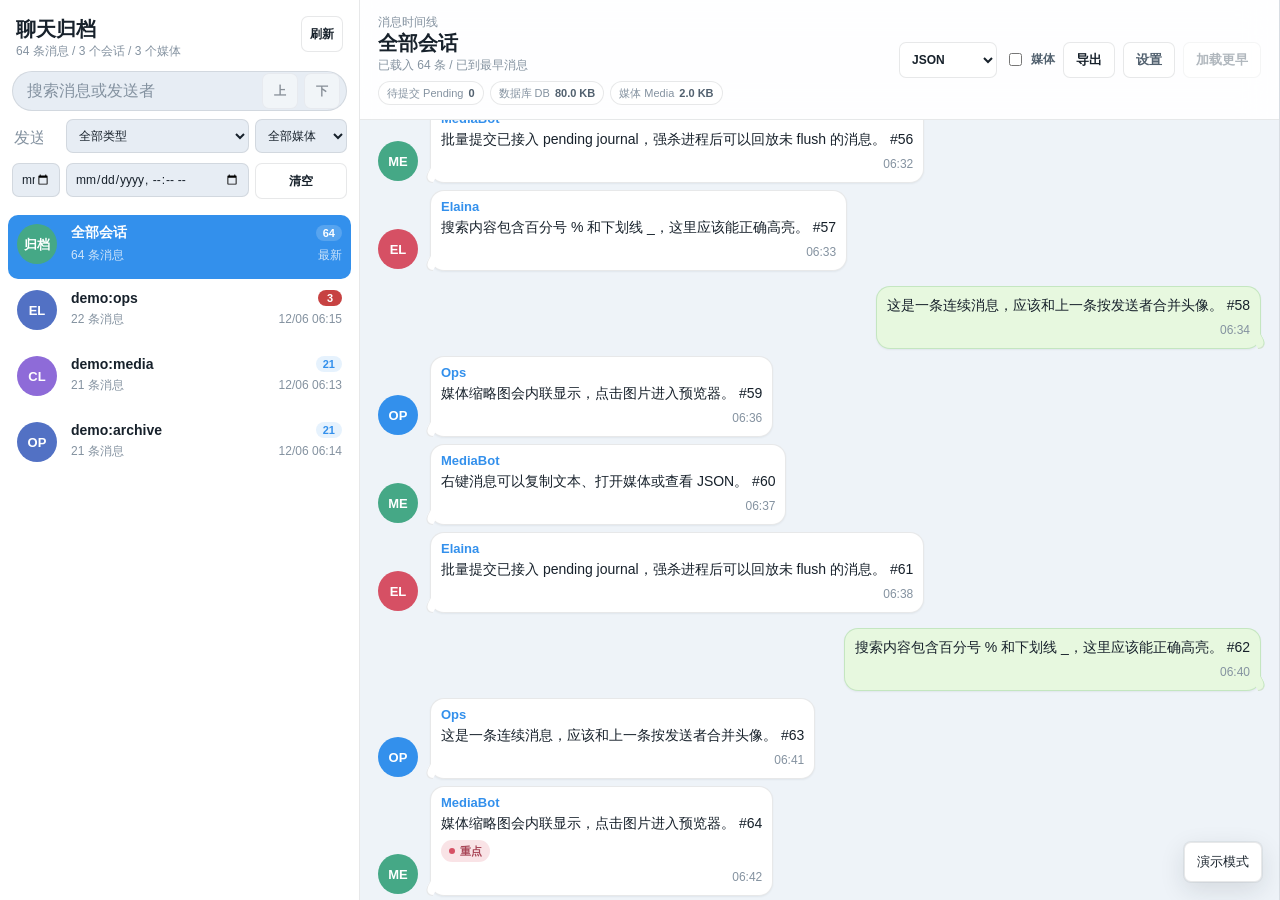
==== pages/timeline/index.html @ 01dcf889 "Initial chat archive plugin" ====
<!doctype html>
<html lang="zh-CN">
  <head>
    <meta charset="UTF-8" />
    <meta name="viewport" content="width=device-width, initial-scale=1.0" />
    <title>聊天归档</title>
    <link rel="stylesheet" href="./style.css" />
  </head>
  <body>
    <main class="shell">
      <aside class="rail">
        <div class="brand">
          <div>
              <h1>聊天归档</h1>
              <p id="statLine">加载中</p>
          </div>
          <button id="refreshBtn" class="icon-button" title="刷新 / Refresh" aria-label="刷新">刷新</button>
        </div>
        <div class="search-box">
          <div class="search-shell">
            <input id="searchInput" type="search" placeholder="搜索消息或发送者" autocomplete="off" aria-label="搜索消息" />
            <span id="searchCount" class="search-count"></span>
            <button id="prevSearchBtn" class="icon-button" type="button" title="上一个结果" aria-label="上一个搜索结果">上</button>
            <button id="nextSearchBtn" class="icon-button" type="button" title="下一个结果" aria-label="下一个搜索结果">下</button>
          </div>
          <div class="filter-grid" aria-label="搜索过滤器">
            <input id="senderFilter" type="search" placeholder="发送者" autocomplete="off" aria-label="按发送者过滤" />
            <select id="typeFilter" aria-label="按消息类型过滤">
              <option value="">全部类型</option>
            </select>
            <select id="mediaFilter" aria-label="按媒体类型过滤">
              <option value="">全部媒体</option>
            </select>
            <input id="startFilter" type="datetime-local" aria-label="开始时间" />
            <input id="endFilter" type="datetime-local" aria-label="结束时间" />
            <button id="clearFiltersBtn" class="icon-button" type="button">清空</button>
          </div>
        </div>
        <div id="conversationList" class="conversation-list"></div>
      </aside>

      <section class="timeline-panel">
        <header class="timeline-header">
          <div>
            <div class="eyebrow">消息时间线</div>
            <h2 id="currentTitle">全部会话</h2>
            <p id="currentMeta" class="panel-meta">加载中</p>
            <div id="statusStrip" class="status-strip" aria-label="归档状态"></div>
          </div>
          <div class="header-actions">
            <button id="sessionToggleBtn" class="button subtle session-toggle" type="button">会话</button>
            <select id="exportFormat" class="select-compact" aria-label="导出格式">
              <option value="json">JSON</option>
              <option value="markdown">Markdown</option>
              <option value="txt">TXT</option>
              <option value="html">HTML</option>
              <option value="zip">ZIP</option>
            </select>
            <label class="check-compact"><input id="includeMediaExport" type="checkbox" />媒体</label>
            <button id="exportBtn" class="button">导出</button>
            <button id="settingsBtn" class="button subtle" type="button">设置</button>
            <button id="loadMoreBtn" class="button subtle">加载更早</button>
          </div>
        </header>
        <div id="timeline" class="timeline" aria-live="polite"></div>
        <button id="jumpLatestBtn" class="button jump-latest" type="button" hidden>跳到最新</button>
      </section>

      <section id="detailPane" class="detail-pane" hidden>
        <header>
          <h3>原始 JSON</h3>
          <button id="closeDetailBtn" class="icon-button" title="关闭 / Close" aria-label="关闭原始 JSON">关闭</button>
        </header>
        <pre id="rawJson"></pre>
      </section>
    </main>

    <div id="toastLayer" class="toast-layer"></div>
    <div id="contextMenu" class="context-menu" hidden></div>
    <dialog id="tagDialog" class="modal-dialog">
      <form method="dialog">
        <header>
          <div>
            <h3>标签</h3>
            <p class="panel-meta">给当前消息添加或移除标签</p>
          </div>
          <button id="closeTagDialogBtn" class="icon-button" value="close" aria-label="关闭标签面板">关闭</button>
        </header>
        <div id="tagDialogList" class="tag-dialog-list"></div>
        <div class="tag-create">
          <input id="newTagName" type="text" maxlength="40" placeholder="新标签名称" aria-label="新标签名称" />
          <input id="newTagColor" type="color" value="#3390ec" aria-label="标签颜色" />
          <button id="createTagBtn" class="button" type="button">新建</button>
        </div>
      </form>
    </dialog>
    <dialog id="settingsDialog" class="modal-dialog">
      <form method="dialog">
        <header>
          <div>
            <h3>设置与监控</h3>
            <p class="panel-meta">调整 WebUI 行为，查看近期检索记录</p>
          </div>
          <button id="closeSettingsBtn" class="icon-button" value="close" aria-label="关闭设置">关闭</button>
        </header>
        <div class="settings-grid">
          <label>
            <span>主题</span>
            <select id="themeSelect">
              <option value="system">跟随系统</option>
              <option value="light">浅色</option>
              <option value="dark">深色</option>
            </select>
          </label>
          <label>
            <span>轮询间隔</span>
            <input id="pollIntervalInput" type="number" min="5" max="120" step="1" />
          </label>
          <label class="check-line"><input id="autoScrollToggle" type="checkbox" /> 自动滚动到最新</label>
          <label class="check-line"><input id="compactModeToggle" type="checkbox" /> 紧凑模式</label>
          <label class="check-line"><input id="showStatusToggle" type="checkbox" /> 显示状态条</label>
        </div>
        <section class="history-panel">
          <div class="history-title-row">
            <h3>搜索历史</h3>
            <button id="clearHistoryBtn" class="button subtle" type="button">清空</button>
          </div>
          <div id="historyList" class="history-list"></div>
        </section>
        <footer>
          <button id="saveSettingsBtn" class="button" type="button">保存设置</button>
        </footer>
      </form>
    </dialog>
    <div id="mediaViewer" class="media-viewer" hidden>
      <header>
        <div id="mediaViewerCaption"></div>
        <button id="closeViewerBtn" class="icon-button" type="button" aria-label="关闭预览">关闭</button>
      </header>
      <div id="mediaViewerBody" class="media-viewer-body"></div>
      <footer>
        <button id="downloadViewerBtn" class="button" type="button">下载</button>
        <button id="prevMediaBtn" class="button" type="button">上一项</button>
        <button id="nextMediaBtn" class="button" type="button">下一项</button>
      </footer>
    </div>
    <script type="module" src="./app.js"></script>
  </body>
</html>
---- pages/timeline/style.css ----
:root {
  color-scheme: light;
  --canvas: #eef3f8;
  --panel: #ffffff;
  --panel-soft: #f7f9fc;
  --recess: #e7edf4;
  --ink: #17212b;
  --ink-soft: #52616f;
  --ink-muted: #8492a0;
  --line: rgba(23, 33, 43, 0.1);
  --line-strong: rgba(23, 33, 43, 0.18);
  --accent: #3390ec;
  --accent-soft: rgba(51, 144, 236, 0.12);
  --incoming: #ffffff;
  --outgoing: #e7f8df;
  --outgoing-line: rgba(76, 164, 83, 0.22);
  --tail-incoming: #ffffff;
  --tail-outgoing: #e7f8df;
  --mark: #ffe08a;
  --danger: #c74242;
  --radius-sm: 7px;
  --radius-md: 10px;
  --radius-lg: 16px;
  --shadow-pop: 0 0 0 1px rgba(23, 33, 43, 0.06), 0 8px 26px rgba(23, 33, 43, 0.12);
  --font-ui: ui-sans-serif, -apple-system, BlinkMacSystemFont, "Segoe UI", "Microsoft YaHei", sans-serif;
  font-family: var(--font-ui);
}

@media (prefers-color-scheme: dark) {
  :root {
    color-scheme: dark;
    --canvas: #0e141a;
    --panel: #17212b;
    --panel-soft: #1d2a35;
    --recess: #101920;
    --ink: #eff5fb;
    --ink-soft: #b8c3cc;
    --ink-muted: #7d8b96;
    --line: rgba(239, 245, 251, 0.1);
    --line-strong: rgba(239, 245, 251, 0.2);
    --accent: #62aef4;
    --accent-soft: rgba(98, 174, 244, 0.14);
    --incoming: #1d2a35;
    --outgoing: #21422f;
    --outgoing-line: rgba(117, 204, 126, 0.2);
    --tail-incoming: #1d2a35;
    --tail-outgoing: #21422f;
    --mark: #745d1d;
    --shadow-pop: 0 0 0 1px rgba(255, 255, 255, 0.08);
  }
}

:root[data-theme="light"] {
  color-scheme: light;
  --canvas: #eef3f8;
  --panel: #ffffff;
  --panel-soft: #f7f9fc;
  --recess: #e7edf4;
  --ink: #17212b;
  --ink-soft: #52616f;
  --ink-muted: #8492a0;
  --line: rgba(23, 33, 43, 0.1);
  --line-strong: rgba(23, 33, 43, 0.18);
  --accent: #3390ec;
  --accent-soft: rgba(51, 144, 236, 0.12);
  --incoming: #ffffff;
  --outgoing: #e7f8df;
  --outgoing-line: rgba(76, 164, 83, 0.22);
  --mark: #ffe08a;
}

:root[data-theme="dark"] {
  color-scheme: dark;
  --canvas: #0e141a;
  --panel: #17212b;
  --panel-soft: #1d2a35;
  --recess: #101920;
  --ink: #eff5fb;
  --ink-soft: #b8c3cc;
  --ink-muted: #7d8b96;
  --line: rgba(239, 245, 251, 0.1);
  --line-strong: rgba(239, 245, 251, 0.2);
  --accent: #62aef4;
  --accent-soft: rgba(98, 174, 244, 0.14);
  --incoming: #1d2a35;
  --outgoing: #21422f;
  --outgoing-line: rgba(117, 204, 126, 0.2);
  --mark: #745d1d;
  --shadow-pop: 0 0 0 1px rgba(255, 255, 255, 0.08);
}

* {
  box-sizing: border-box;
}

html,
body {
  height: 100%;
}

body {
  margin: 0;
  min-height: 100vh;
  overflow: hidden;
  background: var(--canvas);
  color: var(--ink);
  -webkit-font-smoothing: antialiased;
}

button,
input {
  font: inherit;
}

button {
  touch-action: manipulation;
}

:focus-visible {
  outline: 2px solid color-mix(in srgb, var(--accent), transparent 20%);
  outline-offset: 2px;
}

::-webkit-scrollbar {
  width: 10px;
  height: 10px;
}

::-webkit-scrollbar-thumb {
  border: 3px solid transparent;
  border-radius: 999px;
  background: color-mix(in srgb, var(--ink-muted), transparent 52%);
  background-clip: padding-box;
}

h1,
h2,
h3,
p {
  margin: 0;
}

.shell {
  display: grid;
  grid-template-columns: minmax(280px, 360px) minmax(0, 1fr);
  height: 100vh;
  min-height: 0;
}

.rail {
  display: flex;
  flex-direction: column;
  min-width: 0;
  min-height: 0;
  border-right: 1px solid var(--line);
  background: var(--panel);
}

.brand {
  display: flex;
  align-items: flex-start;
  justify-content: space-between;
  gap: 12px;
  padding: 16px 16px 12px;
}

h1 {
  font-size: 20px;
  font-weight: 720;
  letter-spacing: 0;
}

.brand p,
.eyebrow,
.message-time,
.media-meta,
.conversation-sub,
.panel-meta,
.search-count {
  color: var(--ink-muted);
  font-size: 12px;
  line-height: 1.35;
}

.search-box {
  padding: 0 12px 12px;
}

.search-shell {
  display: grid;
  grid-template-columns: minmax(0, 1fr) auto auto auto;
  align-items: center;
  gap: 6px;
  min-height: 40px;
  border: 1px solid var(--line);
  border-radius: 999px;
  background: var(--recess);
  padding: 0 6px 0 12px;
}

input[type="search"] {
  width: 100%;
  min-width: 0;
  height: 38px;
  border: 0;
  outline: none;
  background: transparent;
  color: var(--ink);
}

input[type="search"]::placeholder {
  color: var(--ink-muted);
}

select,
input[type="datetime-local"] {
  min-width: 0;
  height: 34px;
  border: 1px solid var(--line);
  border-radius: var(--radius-sm);
  background: var(--recess);
  color: var(--ink);
  padding: 0 8px;
  font: inherit;
  font-size: 12px;
}

.filter-grid {
  display: grid;
  grid-template-columns: minmax(0, 1fr) minmax(92px, auto) minmax(92px, auto);
  gap: 6px;
  margin-top: 8px;
}

.filter-grid input[type="datetime-local"] {
  grid-column: span 1;
}

.search-count {
  min-width: 64px;
  text-align: right;
  font-variant-numeric: tabular-nums;
}

.conversation-list {
  display: grid;
  gap: 2px;
  min-height: 0;
  overflow: auto;
  padding: 4px 8px 12px;
}

.conversation {
  display: grid;
  grid-template-columns: 44px minmax(0, 1fr);
  gap: 10px;
  width: 100%;
  min-height: 64px;
  text-align: left;
  border: 1px solid transparent;
  border-radius: var(--radius-md);
  background: transparent;
  color: var(--ink);
  padding: 8px;
  cursor: pointer;
}

.conversation:hover {
  background: var(--panel-soft);
}

.conversation.active {
  background: var(--accent);
  color: #fff;
}

.conversation.active .conversation-sub {
  color: rgba(255, 255, 255, 0.76);
}

.conversation-title-row {
  display: grid;
  grid-template-columns: minmax(0, 1fr) auto;
  align-items: center;
  gap: 8px;
}

.conversation-avatar,
.avatar {
  display: grid;
  place-items: center;
  width: 40px;
  height: 40px;
  border-radius: 50%;
  background: var(--avatar-bg, var(--accent));
  color: #fff;
  font-size: 13px;
  font-weight: 720;
  line-height: 1;
  user-select: none;
}

.conversation-main {
  min-width: 0;
}

.conversation-title {
  overflow: hidden;
  text-overflow: ellipsis;
  white-space: nowrap;
  font-size: 14px;
  font-weight: 650;
}

.conversation-badge {
  min-width: 24px;
  border-radius: 999px;
  padding: 2px 7px;
  background: var(--accent-soft);
  color: var(--accent);
  font-size: 11px;
  font-weight: 760;
  font-variant-numeric: tabular-nums;
  text-align: center;
}

.conversation-badge.unread {
  background: var(--danger);
  color: #fff;
}

.conversation.active .conversation-badge {
  background: rgba(255, 255, 255, 0.18);
  color: #fff;
}

.conversation-sub {
  display: flex;
  justify-content: space-between;
  gap: 10px;
  margin-top: 5px;
  font-variant-numeric: tabular-nums;
}

.timeline-panel {
  position: relative;
  display: grid;
  grid-template-rows: auto minmax(0, 1fr);
  min-width: 0;
  min-height: 0;
  background:
    radial-gradient(circle at 20px 20px, rgba(51, 144, 236, 0.06) 0 2px, transparent 2px 22px),
    var(--canvas);
  border-right: 1px solid var(--line);
}

.timeline-header {
  z-index: 3;
  display: flex;
  align-items: center;
  justify-content: space-between;
  gap: 16px;
  min-height: 72px;
  padding: 14px 18px;
  border-bottom: 1px solid var(--line);
  background: color-mix(in srgb, var(--panel), transparent 8%);
  backdrop-filter: blur(18px);
}

.status-strip {
  display: flex;
  flex-wrap: wrap;
  gap: 6px;
  margin-top: 8px;
}

.status-chip {
  display: inline-flex;
  align-items: center;
  gap: 5px;
  min-height: 24px;
  border: 1px solid var(--line);
  border-radius: 999px;
  background: color-mix(in srgb, var(--panel), transparent 14%);
  color: var(--ink-muted);
  padding: 2px 8px;
  font-size: 11px;
  line-height: 1;
  font-variant-numeric: tabular-nums;
}

.status-chip strong {
  color: var(--ink-soft);
  font-weight: 720;
}

.status-chip.warn {
  border-color: rgba(199, 66, 66, 0.28);
  background: rgba(199, 66, 66, 0.08);
}

.status-chip.warn strong {
  color: var(--danger);
}

h2 {
  max-width: min(56vw, 780px);
  overflow: hidden;
  text-overflow: ellipsis;
  white-space: nowrap;
  font-size: 20px;
  font-weight: 720;
  letter-spacing: 0;
}

.header-actions {
  display: flex;
  align-items: center;
  justify-content: flex-end;
  gap: 8px;
  flex-wrap: wrap;
}

.session-toggle {
  display: none;
}

.select-compact {
  height: 36px;
  background: var(--panel);
  font-weight: 650;
}

.check-compact {
  display: inline-flex;
  align-items: center;
  gap: 6px;
  min-height: 36px;
  color: var(--ink-soft);
  font-size: 12px;
  font-weight: 650;
  white-space: nowrap;
}

.check-compact input {
  accent-color: var(--accent);
}

.button,
.icon-button,
.message-action,
.media-download {
  min-height: 36px;
  border: 1px solid var(--line);
  border-radius: var(--radius-sm);
  color: var(--ink);
  background: var(--panel);
  cursor: pointer;
  transition:
    border-color 140ms ease,
    background-color 140ms ease,
    transform 100ms ease;
}

.button {
  padding: 0 12px;
  font-size: 13px;
  font-weight: 650;
  white-space: nowrap;
}

.button.subtle {
  color: var(--ink-soft);
  background: color-mix(in srgb, var(--panel), transparent 20%);
}

.icon-button {
  width: auto;
  min-width: 36px;
  padding: 0 8px;
  font-size: 12px;
  font-weight: 700;
  white-space: nowrap;
}

.button:hover,
.icon-button:hover,
.message-action:hover,
.media-download:hover {
  border-color: var(--line-strong);
  background: var(--panel-soft);
}

.button:active,
.icon-button:active,
.message-action:active,
.media-download:active {
  transform: scale(0.97);
}

.button:disabled,
.icon-button:disabled {
  opacity: 0.45;
  cursor: not-allowed;
}

.timeline {
  position: relative;
  min-height: 0;
  overflow: auto;
  padding: 0 18px;
  scroll-behavior: smooth;
}

.virtual-spacer {
  position: relative;
  min-height: 100%;
}

.virtual-window {
  position: absolute;
  inset: 0;
}

.virtual-row {
  position: absolute;
  left: 0;
  right: 0;
  padding: 3px 0;
  will-change: transform;
}

.day-divider,
.time-gap {
  width: max-content;
  max-width: 80%;
  margin: 12px auto;
  padding: 5px 12px;
  border-radius: 999px;
  background: color-mix(in srgb, var(--panel), transparent 4%);
  color: var(--ink-muted);
  box-shadow: var(--shadow-pop);
  font-size: 12px;
  font-weight: 650;
  text-align: center;
}

.time-gap {
  margin-top: 6px;
  margin-bottom: 6px;
  background: transparent;
  box-shadow: none;
}

.message-row {
  display: grid;
  grid-template-columns: 44px minmax(0, 1fr);
  gap: 8px;
  width: min(760px, 86%);
  margin-right: auto;
  align-items: end;
}

.message-row.self {
  grid-template-columns: minmax(0, 1fr);
  margin-left: auto;
  margin-right: 0;
}

.avatar {
  align-self: end;
  margin-bottom: 2px;
}

.avatar-spacer {
  width: 40px;
}

.bubble-shell {
  min-width: 0;
}

.bubble {
  position: relative;
  width: max-content;
  max-width: min(100%, 680px);
  border: 1px solid var(--line);
  border-radius: 14px;
  background: var(--incoming);
  color: var(--ink);
  box-shadow: 0 1px 2px rgba(23, 33, 43, 0.06);
  padding: 8px 10px 6px;
}

.message-row.group-last:not(.self) .bubble::before,
.message-row.self.group-last .bubble::before {
  content: "";
  position: absolute;
  bottom: -1px;
  width: 10px;
  height: 14px;
  background: inherit;
  border-bottom: 1px solid var(--line);
}

.message-row.group-last:not(.self) .bubble::before {
  left: -5px;
  border-left: 1px solid var(--line);
  border-bottom-left-radius: 12px;
  transform: skewX(-28deg);
}

.message-row.self.group-last .bubble::before {
  right: -5px;
  border-right: 1px solid var(--outgoing-line);
  border-bottom-right-radius: 12px;
  transform: skewX(28deg);
}

.message-row.self .bubble {
  margin-left: auto;
  border-color: var(--outgoing-line);
  background: var(--outgoing);
}

.message-row.active-search .bubble {
  outline: 2px solid color-mix(in srgb, var(--accent), transparent 20%);
  outline-offset: 2px;
}

.message-row.group-first:not(.group-last) .bubble {
  border-bottom-left-radius: 8px;
}

.message-row:not(.group-first):not(.self) .bubble {
  border-top-left-radius: 8px;
}

.message-row.self.group-first:not(.group-last) .bubble {
  border-bottom-right-radius: 8px;
}

.message-row.self:not(.group-first) .bubble {
  border-top-right-radius: 8px;
}

.sender {
  margin-bottom: 3px;
  color: var(--accent);
  font-size: 13px;
  font-weight: 720;
}

.message-text {
  color: var(--ink);
  font-size: 14px;
  line-height: 1.45;
  white-space: pre-wrap;
  overflow-wrap: anywhere;
}

mark {
  border-radius: 4px;
  background: var(--mark);
  color: inherit;
  padding: 0 2px;
}

.message-foot {
  display: flex;
  align-items: center;
  justify-content: flex-end;
  gap: 6px;
  min-height: 18px;
  margin-top: 3px;
  padding-left: 12px;
}

.tag-row {
  display: flex;
  flex-wrap: wrap;
  gap: 5px;
  margin-top: 7px;
}

.tag-chip {
  display: inline-flex;
  align-items: center;
  gap: 5px;
  min-height: 22px;
  border-radius: 999px;
  background: color-mix(in srgb, var(--tag-color, var(--accent)), transparent 84%);
  color: color-mix(in srgb, var(--tag-color, var(--accent)), var(--ink) 24%);
  padding: 2px 8px;
  font-size: 11px;
  font-weight: 720;
}

.tag-chip::before {
  content: "";
  width: 6px;
  height: 6px;
  border-radius: 50%;
  background: var(--tag-color, var(--accent));
}

.message-action {
  min-height: 24px;
  padding: 0 6px;
  opacity: 0;
  color: var(--ink-muted);
  font-size: 11px;
  font-weight: 650;
  white-space: nowrap;
}

.message-action.active {
  opacity: 1;
  color: var(--accent);
  background: var(--accent-soft);
}

.bubble:hover .message-action,
.message-action:focus-visible {
  opacity: 1;
}

.message-time {
  margin-left: auto;
  font-variant-numeric: tabular-nums;
}

.message-platform {
  color: var(--ink-muted);
  font-size: 11px;
  font-weight: 650;
  text-transform: uppercase;
}

.media-grid {
  display: grid;
  gap: 8px;
  margin-top: 8px;
}

.media-card {
  overflow: hidden;
  max-width: 320px;
  border: 1px solid var(--line);
  border-radius: 10px;
  background: color-mix(in srgb, var(--panel), var(--canvas) 34%);
}

.media-thumb {
  display: block;
  width: 100%;
  border: 0;
  padding: 0;
  background: #000;
  cursor: zoom-in;
}

.media-card img,
.media-card video,
.media-card audio,
.media-viewer-body img {
  display: block;
  max-width: 100%;
  max-height: 340px;
  background: #000;
}

.media-card audio {
  width: min(320px, 100%);
  padding: 10px;
  background: transparent;
}

.media-file {
  display: grid;
  grid-template-columns: 38px minmax(0, 1fr) auto;
  align-items: center;
  gap: 9px;
  padding: 9px;
}

.file-icon {
  display: grid;
  place-items: center;
  width: 34px;
  height: 34px;
  border-radius: 9px;
  background: var(--accent-soft);
  color: var(--accent);
  font-size: 10px;
  font-weight: 780;
}

.file-main {
  min-width: 0;
}

.media-kind {
  color: var(--ink);
  font-size: 12px;
  font-weight: 720;
  text-transform: uppercase;
}

.media-meta {
  overflow: hidden;
  text-overflow: ellipsis;
  white-space: nowrap;
}

.media-download {
  min-height: 30px;
  padding: 0 9px;
  color: var(--accent);
  font-size: 12px;
  font-weight: 700;
}

.jump-latest {
  position: absolute;
  right: 20px;
  bottom: 18px;
  z-index: 4;
  border-color: transparent;
  background: var(--accent);
  color: #fff;
  box-shadow: var(--shadow-pop);
}

.detail-pane {
  position: fixed;
  top: 0;
  right: 0;
  bottom: 0;
  z-index: 12;
  width: min(420px, calc(100vw - 24px));
  min-width: 0;
  min-height: 0;
  background: var(--panel);
  border-left: 1px solid var(--line);
  box-shadow: var(--shadow-pop);
  padding: 16px;
}

.detail-pane[hidden] {
  display: none;
}

.detail-pane header {
  display: flex;
  justify-content: space-between;
  align-items: center;
  margin-bottom: 12px;
}

.detail-pane pre {
  margin: 0;
  padding: 12px;
  border: 1px solid var(--line);
  border-radius: var(--radius-sm);
  max-height: calc(100vh - 78px);
  overflow: auto;
  background: var(--recess);
  color: var(--ink-soft);
  font-size: 12px;
  line-height: 1.55;
}

.empty {
  display: grid;
  gap: 6px;
  width: min(420px, calc(100% - 32px));
  margin: 20vh auto 0;
  border: 1px dashed var(--line-strong);
  border-radius: var(--radius-lg);
  padding: 26px;
  text-align: center;
  color: var(--ink-muted);
  background: color-mix(in srgb, var(--panel), transparent 10%);
}

.empty.error {
  border-color: rgba(199, 66, 66, 0.32);
  background: rgba(199, 66, 66, 0.08);
}

.empty strong {
  color: var(--ink);
  font-size: 15px;
}

.loading-state {
  display: grid;
  gap: 12px;
  width: min(760px, 86%);
  margin: 28px auto;
}

.skeleton {
  overflow: hidden;
  border-radius: 14px;
  background: color-mix(in srgb, var(--panel), var(--canvas) 20%);
}

.skeleton::after {
  content: "";
  display: block;
  width: 100%;
  height: 100%;
  transform: translateX(-100%);
  background: linear-gradient(90deg, transparent, rgba(255, 255, 255, 0.28), transparent);
  animation: shimmer 1.2s infinite;
}

.bubble-skeleton {
  width: min(520px, 78%);
  height: 72px;
}

.bubble-skeleton.short {
  width: min(360px, 58%);
}

.bubble-skeleton.self {
  justify-self: end;
  width: min(440px, 68%);
}

@keyframes shimmer {
  to {
    transform: translateX(100%);
  }
}

.toast-layer {
  position: fixed;
  right: 18px;
  bottom: 18px;
  z-index: 20;
  display: grid;
  gap: 8px;
}

.toast {
  border: 1px solid var(--line);
  border-radius: var(--radius-sm);
  background: var(--panel);
  color: var(--ink);
  box-shadow: var(--shadow-pop);
  padding: 10px 12px;
  font-size: 13px;
}

.context-menu {
  position: fixed;
  z-index: 30;
  display: grid;
  min-width: 168px;
  border: 1px solid var(--line);
  border-radius: var(--radius-md);
  background: var(--panel);
  box-shadow: var(--shadow-pop);
  padding: 6px;
}

.context-menu[hidden] {
  display: none;
}

.context-menu button {
  min-height: 34px;
  border: 0;
  border-radius: var(--radius-sm);
  background: transparent;
  color: var(--ink);
  text-align: left;
  padding: 0 10px;
  cursor: pointer;
}

.context-menu button:hover {
  background: var(--panel-soft);
}

.modal-dialog {
  width: min(520px, calc(100vw - 28px));
  border: 1px solid var(--line);
  border-radius: var(--radius-lg);
  background: var(--panel);
  color: var(--ink);
  box-shadow: var(--shadow-pop);
  padding: 0;
}

.modal-dialog::backdrop {
  background: rgba(14, 20, 26, 0.42);
  backdrop-filter: blur(4px);
}

.modal-dialog form {
  display: grid;
  gap: 14px;
  margin: 0;
  padding: 16px;
}

.modal-dialog header,
.modal-dialog footer,
.history-title-row {
  display: flex;
  align-items: center;
  justify-content: space-between;
  gap: 12px;
}

.modal-dialog h3 {
  font-size: 16px;
  font-weight: 720;
}

.tag-dialog-list,
.history-list {
  display: grid;
  gap: 6px;
  max-height: min(360px, 52vh);
  overflow: auto;
}

.tag-option,
.history-item,
.settings-grid label {
  border: 1px solid var(--line);
  border-radius: var(--radius-sm);
  background: var(--panel-soft);
}

.tag-option {
  display: grid;
  grid-template-columns: auto 10px minmax(0, 1fr) auto;
  align-items: center;
  gap: 9px;
  min-height: 40px;
  padding: 8px 10px;
  cursor: pointer;
}

.tag-dot {
  width: 10px;
  height: 10px;
  border-radius: 50%;
  background: var(--tag-color, var(--accent));
}

.tag-option small,
.history-item small {
  color: var(--ink-muted);
  font-size: 12px;
  font-variant-numeric: tabular-nums;
}

.tag-create {
  display: grid;
  grid-template-columns: minmax(0, 1fr) 44px auto;
  gap: 8px;
}

.tag-create input[type="text"],
.settings-grid input[type="number"] {
  min-width: 0;
  min-height: 36px;
  border: 1px solid var(--line);
  border-radius: var(--radius-sm);
  background: var(--recess);
  color: var(--ink);
  padding: 0 10px;
}

.tag-create input[type="color"] {
  width: 44px;
  min-height: 36px;
  border: 1px solid var(--line);
  border-radius: var(--radius-sm);
  background: var(--recess);
  padding: 3px;
}

.settings-grid {
  display: grid;
  grid-template-columns: 1fr 1fr;
  gap: 8px;
}

.settings-grid label {
  display: grid;
  gap: 6px;
  padding: 10px;
  color: var(--ink-soft);
  font-size: 12px;
  font-weight: 650;
}

.settings-grid .check-line {
  display: flex;
  align-items: center;
  gap: 8px;
  min-height: 42px;
}

.history-panel {
  display: grid;
  gap: 8px;
}

.history-item {
  display: grid;
  gap: 3px;
  min-height: 44px;
  color: var(--ink);
  text-align: left;
  padding: 8px 10px;
  cursor: pointer;
}

.history-item:hover {
  border-color: var(--line-strong);
  background: var(--recess);
}

.empty-inline {
  border: 1px dashed var(--line);
  border-radius: var(--radius-sm);
  color: var(--ink-muted);
  padding: 12px;
  text-align: center;
  font-size: 13px;
}

body.hide-status .status-strip {
  display: none;
}

body.compact-mode .timeline-header {
  min-height: 58px;
  padding: 10px 14px;
}

body.compact-mode .bubble {
  padding: 6px 9px 5px;
}

body.compact-mode .message-text {
  font-size: 13px;
  line-height: 1.38;
}

.media-viewer {
  position: fixed;
  inset: 0;
  z-index: 40;
  display: grid;
  grid-template-rows: auto minmax(0, 1fr) auto;
  background: rgba(0, 0, 0, 0.82);
  color: #fff;
}

.media-viewer[hidden] {
  display: none;
}

.media-viewer header,
.media-viewer footer {
  display: flex;
  align-items: center;
  justify-content: flex-end;
  gap: 12px;
  padding: 12px;
}

.media-viewer header {
  justify-content: space-between;
}

.media-viewer-body {
  display: grid;
  place-items: center;
  min-height: 0;
  padding: 12px;
}

.media-viewer-body img,
.media-viewer-body video {
  max-height: calc(100vh - 132px);
  border-radius: var(--radius-sm);
  box-shadow: 0 16px 80px rgba(0, 0, 0, 0.35);
}

.media-viewer-body video {
  max-width: min(1100px, 96vw);
  background: #000;
}

.media-viewer-body audio {
  width: min(560px, 86vw);
}

.viewer-file {
  display: grid;
  justify-items: center;
  gap: 10px;
  min-width: min(420px, 86vw);
  border: 1px solid rgba(255, 255, 255, 0.16);
  border-radius: var(--radius-lg);
  background: rgba(255, 255, 255, 0.08);
  padding: 28px;
  text-align: center;
}

.viewer-file .file-icon {
  width: 52px;
  height: 52px;
  border-radius: 14px;
  background: rgba(255, 255, 255, 0.14);
  color: #fff;
  font-size: 18px;
}

.viewer-file strong {
  max-width: 100%;
  overflow-wrap: anywhere;
}

.viewer-file span {
  color: rgba(255, 255, 255, 0.68);
  font-size: 13px;
}

.media-viewer .icon-button,
.media-viewer .button {
  background: rgba(255, 255, 255, 0.12);
  border-color: rgba(255, 255, 255, 0.22);
  color: #fff;
}

@media (max-width: 1080px) {
  .shell {
    grid-template-columns: minmax(250px, 320px) minmax(0, 1fr);
  }

  .detail-pane {
    top: 60px;
    right: 12px;
    bottom: 12px;
    border: 1px solid var(--line);
    border-radius: var(--radius-lg);
  }
}

@media (max-width: 760px) {
  body {
    overflow: hidden;
  }

  .shell {
    grid-template-columns: 1fr;
    height: 100vh;
    min-height: 0;
  }

  .rail {
    position: fixed;
    inset: 0 auto 0 0;
    z-index: 18;
    width: min(88vw, 340px);
    max-height: none;
    transform: translateX(-102%);
    box-shadow: var(--shadow-pop);
    border-right: 0;
    border-bottom: 0;
    transition: transform 180ms cubic-bezier(0.23, 1, 0.32, 1);
  }

  body.sessions-open .rail {
    transform: translateX(0);
  }

  .timeline-panel {
    height: 100vh;
    min-height: 0;
    border-right: 0;
  }

  .timeline-header {
    align-items: flex-start;
    flex-direction: column;
    gap: 10px;
  }

  .header-actions {
    width: 100%;
    justify-content: flex-start;
  }

  .filter-grid {
    grid-template-columns: 1fr 1fr;
  }

  .session-toggle {
    display: inline-flex;
  }

  .status-strip {
    max-height: 58px;
    overflow: auto;
  }

  h2 {
    max-width: calc(100vw - 36px);
  }

  .timeline {
    height: auto;
    padding: 0 10px;
  }

  .message-row,
  .message-row.self {
    width: 100%;
    grid-template-columns: 34px minmax(0, 1fr);
  }

  .message-row.self {
    grid-template-columns: minmax(0, 1fr);
  }

  .avatar,
  .conversation-avatar {
    width: 34px;
    height: 34px;
    font-size: 11px;
  }

  .media-card {
    max-width: 100%;
  }

  .jump-latest {
    right: 12px;
    bottom: 12px;
  }

  .media-viewer header,
  .media-viewer footer {
    flex-wrap: wrap;
  }
}

@media (prefers-reduced-motion: reduce) {
  *,
  *::before,
  *::after {
    scroll-behavior: auto !important;
    transition-duration: 0.01ms !important;
    animation-duration: 0.01ms !important;
  }
}
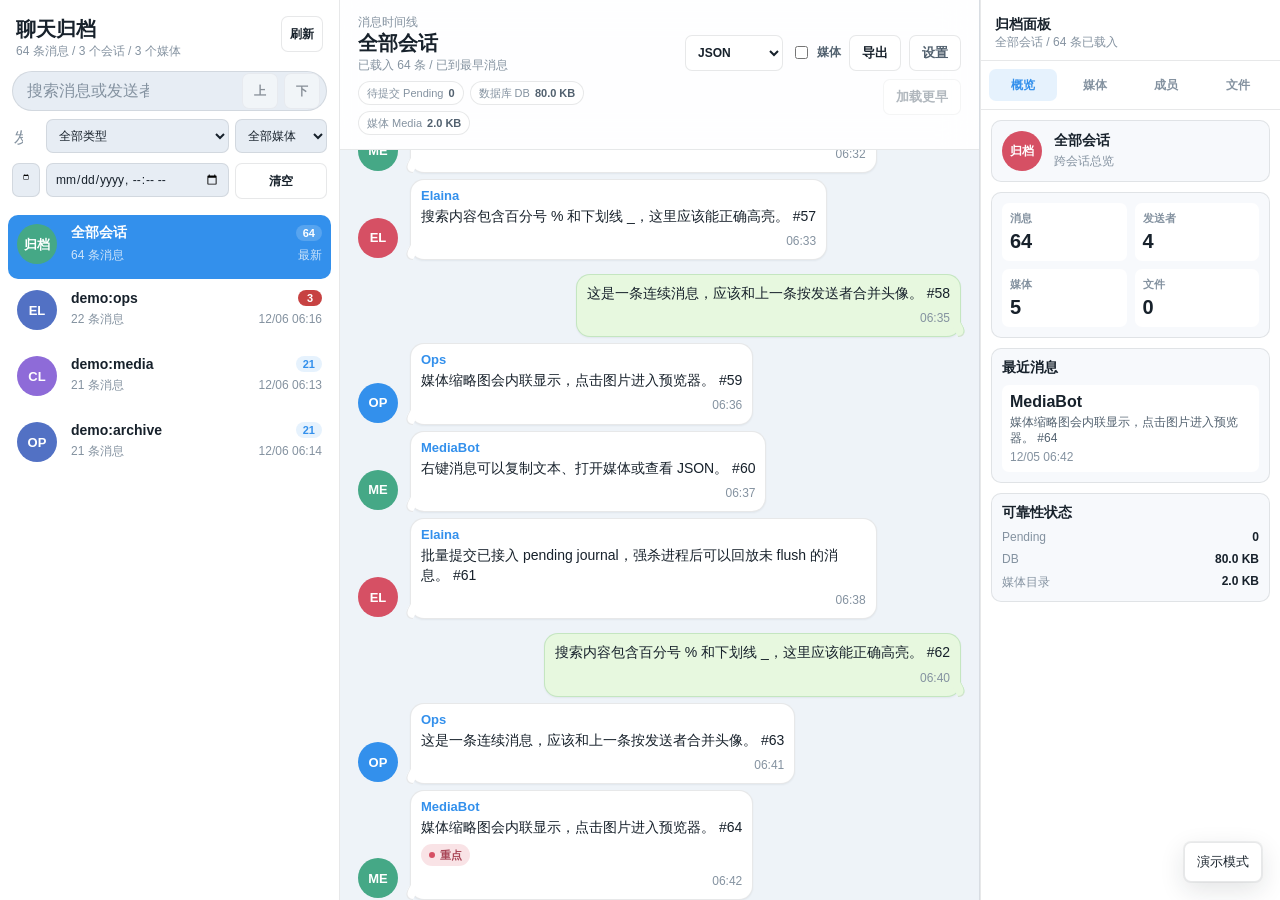
==== commit a124f819: "Enhance archive WebUI media rendering" ====
--- a/pages/timeline/index.html
+++ b/pages/timeline/index.html
@@ -66,6 +66,22 @@
         <button id="jumpLatestBtn" class="button jump-latest" type="button" hidden>跳到最新</button>
       </section>
 
+      <aside id="inspectorPane" class="inspector-pane">
+        <header>
+          <div>
+            <h3>归档面板</h3>
+            <p id="inspectorMeta" class="panel-meta">当前会话概览</p>
+          </div>
+        </header>
+        <div class="inspector-tabs" role="tablist" aria-label="归档面板">
+          <button class="active" type="button" data-inspector-tab="summary">概览</button>
+          <button type="button" data-inspector-tab="media">媒体</button>
+          <button type="button" data-inspector-tab="people">成员</button>
+          <button type="button" data-inspector-tab="files">文件</button>
+        </div>
+        <div id="inspectorContent" class="inspector-content"></div>
+      </aside>
+
       <section id="detailPane" class="detail-pane" hidden>
         <header>
           <h3>原始 JSON</h3>
@@ -77,6 +93,19 @@
 
     <div id="toastLayer" class="toast-layer"></div>
     <div id="contextMenu" class="context-menu" hidden></div>
+    <div id="profilePopover" class="profile-popover" hidden></div>
+    <div id="forwardViewer" class="forward-viewer" hidden>
+      <section>
+        <header>
+          <div>
+            <h3 id="forwardViewerTitle">合并转发</h3>
+            <p class="panel-meta">只读归档预览</p>
+          </div>
+          <button id="closeForwardBtn" class="icon-button" type="button" aria-label="关闭合并转发预览">关闭</button>
+        </header>
+        <div id="forwardViewerBody" class="forward-viewer-body"></div>
+      </section>
+    </div>
     <dialog id="tagDialog" class="modal-dialog">
       <form method="dialog">
         <header>
--- a/pages/timeline/style.css
+++ b/pages/timeline/style.css
@@ -142,7 +142,7 @@
 
 .shell {
   display: grid;
-  grid-template-columns: minmax(280px, 360px) minmax(0, 1fr);
+  grid-template-columns: minmax(280px, 340px) minmax(0, 1fr) minmax(240px, 300px);
   height: 100vh;
   min-height: 0;
 }
@@ -300,6 +300,16 @@
   user-select: none;
 }
 
+.avatar {
+  border: 0;
+  padding: 0;
+  cursor: pointer;
+}
+
+.avatar:hover {
+  filter: brightness(0.96);
+}
+
 .conversation-main {
   min-width: 0;
 }
@@ -342,6 +352,262 @@
   font-variant-numeric: tabular-nums;
 }
 
+.inspector-pane {
+  display: grid;
+  grid-template-rows: auto auto minmax(0, 1fr);
+  min-width: 0;
+  min-height: 0;
+  border-left: 1px solid var(--line);
+  background: var(--panel);
+}
+
+.inspector-pane header {
+  padding: 16px 14px 10px;
+  border-bottom: 1px solid var(--line);
+}
+
+.inspector-pane h3,
+.inspector-card h4 {
+  margin: 0;
+  color: var(--ink);
+  font-size: 14px;
+  font-weight: 720;
+}
+
+.inspector-tabs {
+  display: grid;
+  grid-template-columns: repeat(4, minmax(0, 1fr));
+  gap: 4px;
+  padding: 8px;
+  border-bottom: 1px solid var(--line);
+}
+
+.inspector-tabs button {
+  min-height: 32px;
+  border: 0;
+  border-radius: var(--radius-sm);
+  background: transparent;
+  color: var(--ink-muted);
+  font-size: 12px;
+  font-weight: 650;
+  cursor: pointer;
+}
+
+.inspector-tabs button:hover {
+  background: var(--panel-soft);
+  color: var(--ink);
+}
+
+.inspector-tabs button.active {
+  background: var(--accent-soft);
+  color: var(--accent);
+}
+
+.inspector-content {
+  display: grid;
+  align-content: start;
+  gap: 10px;
+  min-height: 0;
+  overflow: auto;
+  padding: 10px;
+}
+
+.inspector-card {
+  display: grid;
+  gap: 8px;
+  border: 1px solid var(--line);
+  border-radius: var(--radius-md);
+  background: var(--panel-soft);
+  padding: 10px;
+}
+
+.session-card {
+  grid-template-columns: 44px minmax(0, 1fr);
+  align-items: center;
+}
+
+.session-avatar,
+.person-avatar {
+  display: grid;
+  place-items: center;
+  overflow: hidden;
+  width: 40px;
+  height: 40px;
+  border-radius: 50%;
+  background: var(--avatar-bg, var(--accent));
+  color: #fff;
+  font-size: 12px;
+  font-weight: 760;
+}
+
+.session-card strong,
+.session-card span,
+.person-row strong,
+.person-row small,
+.file-row strong,
+.file-row small {
+  overflow: hidden;
+  text-overflow: ellipsis;
+  white-space: nowrap;
+}
+
+.session-card strong {
+  display: block;
+  font-size: 14px;
+}
+
+.session-card span {
+  display: block;
+  margin-top: 3px;
+  color: var(--ink-muted);
+  font-size: 12px;
+}
+
+.metric-grid {
+  grid-template-columns: repeat(2, minmax(0, 1fr));
+}
+
+.metric {
+  display: grid;
+  gap: 3px;
+  min-height: 58px;
+  border-radius: var(--radius-sm);
+  background: var(--panel);
+  padding: 8px;
+}
+
+.metric span {
+  color: var(--ink-muted);
+  font-size: 11px;
+  font-weight: 650;
+}
+
+.metric strong {
+  color: var(--ink);
+  font-size: 20px;
+  font-weight: 760;
+  font-variant-numeric: tabular-nums;
+}
+
+.inspector-message,
+.person-row,
+.file-row {
+  display: grid;
+  width: 100%;
+  border: 0;
+  border-radius: var(--radius-sm);
+  background: var(--panel);
+  color: var(--ink);
+  text-align: left;
+  padding: 8px;
+  cursor: pointer;
+}
+
+.inspector-message:hover,
+.person-row:hover,
+.file-row:hover {
+  background: var(--recess);
+}
+
+.inspector-message {
+  gap: 3px;
+}
+
+.inspector-message span {
+  display: -webkit-box;
+  overflow: hidden;
+  color: var(--ink-soft);
+  font-size: 12px;
+  line-height: 1.35;
+  -webkit-line-clamp: 2;
+  -webkit-box-orient: vertical;
+}
+
+.inspector-message small,
+.inspector-kv span {
+  color: var(--ink-muted);
+  font-size: 12px;
+}
+
+.inspector-kv {
+  display: flex;
+  justify-content: space-between;
+  gap: 8px;
+  font-size: 12px;
+}
+
+.inspector-kv strong {
+  color: var(--ink);
+  font-weight: 720;
+  font-variant-numeric: tabular-nums;
+}
+
+.inspector-media-grid {
+  display: grid;
+  grid-template-columns: repeat(3, minmax(0, 1fr));
+  gap: 6px;
+}
+
+.inspector-media-thumb {
+  display: grid;
+  place-items: center;
+  overflow: hidden;
+  aspect-ratio: 1;
+  border: 1px solid var(--line);
+  border-radius: var(--radius-sm);
+  background: var(--recess);
+  color: var(--ink-muted);
+  padding: 0;
+  cursor: pointer;
+}
+
+.inspector-media-thumb img {
+  width: 100%;
+  height: 100%;
+  object-fit: cover;
+}
+
+.inspector-media-thumb span {
+  display: grid;
+  place-items: center;
+  width: 34px;
+  height: 34px;
+  border-radius: 50%;
+  background: var(--accent-soft);
+  color: var(--accent);
+  font-weight: 760;
+}
+
+.inspector-media-thumb small {
+  margin-top: 4px;
+  font-size: 11px;
+}
+
+.people-list,
+.file-list {
+  display: grid;
+  gap: 6px;
+}
+
+.person-row,
+.file-row {
+  grid-template-columns: 40px minmax(0, 1fr) auto;
+  align-items: center;
+  gap: 8px;
+}
+
+.person-row b {
+  color: var(--accent);
+  font-size: 12px;
+  font-variant-numeric: tabular-nums;
+}
+
+.person-avatar img {
+  width: 100%;
+  height: 100%;
+  object-fit: cover;
+}
+
 .timeline-panel {
   position: relative;
   display: grid;
@@ -510,24 +776,9 @@
   overflow: auto;
   padding: 0 18px;
   scroll-behavior: smooth;
-}
-
-.virtual-spacer {
-  position: relative;
-  min-height: 100%;
-}
-
-.virtual-window {
-  position: absolute;
-  inset: 0;
-}
-
-.virtual-row {
-  position: absolute;
-  left: 0;
-  right: 0;
-  padding: 3px 0;
-  will-change: transform;
+  display: flex;
+  flex-direction: column;
+  gap: 6px;
 }
 
 .day-divider,
@@ -557,6 +808,7 @@
   grid-template-columns: 44px minmax(0, 1fr);
   gap: 8px;
   width: min(760px, 86%);
+  flex: 0 0 auto;
   margin-right: auto;
   align-items: end;
 }
@@ -570,6 +822,28 @@
 .avatar {
   align-self: end;
   margin-bottom: 2px;
+}
+
+.image-avatar {
+  position: relative;
+  overflow: hidden;
+}
+
+.image-avatar img {
+  position: absolute;
+  inset: 0;
+  width: 100%;
+  height: 100%;
+  object-fit: cover;
+}
+
+.image-avatar span {
+  position: relative;
+  z-index: 1;
+}
+
+.image-avatar img + span {
+  opacity: 0;
 }
 
 .avatar-spacer {
@@ -628,6 +902,34 @@
   outline-offset: 2px;
 }
 
+.system-tip-row {
+  display: flex;
+  justify-content: center;
+  width: 100%;
+  flex: 0 0 auto;
+  margin: 4px 0;
+}
+
+.system-tip {
+  max-width: min(640px, 86%);
+  border: 1px solid var(--line);
+  border-radius: 999px;
+  background: color-mix(in srgb, var(--panel), transparent 10%);
+  color: var(--ink-muted);
+  box-shadow: var(--shadow-pop);
+  padding: 5px 12px;
+  font-size: 12px;
+  font-weight: 650;
+  line-height: 1.45;
+  text-align: center;
+  overflow-wrap: anywhere;
+}
+
+.system-tip-row.active-search .system-tip {
+  outline: 2px solid color-mix(in srgb, var(--accent), transparent 20%);
+  outline-offset: 2px;
+}
+
 .message-row.group-first:not(.group-last) .bubble {
   border-bottom-left-radius: 8px;
 }
@@ -645,10 +947,42 @@
 }
 
 .sender {
+  display: flex;
+  align-items: center;
+  flex-wrap: wrap;
+  gap: 5px;
   margin-bottom: 3px;
   color: var(--accent);
   font-size: 13px;
   font-weight: 720;
+}
+
+.sender-badge {
+  display: inline-flex;
+  align-items: center;
+  min-height: 18px;
+  border-radius: 5px;
+  background: color-mix(in srgb, var(--accent), transparent 86%);
+  color: var(--accent);
+  padding: 0 5px;
+  font-size: 10px;
+  font-weight: 760;
+  line-height: 1;
+}
+
+.sender-badge.owner {
+  background: rgba(209, 122, 34, 0.14);
+  color: #b76718;
+}
+
+.sender-badge.admin {
+  background: rgba(51, 144, 236, 0.14);
+  color: var(--accent);
+}
+
+.sender-badge.title {
+  background: rgba(214, 80, 100, 0.12);
+  color: #d65064;
 }
 
 .message-text {
@@ -657,6 +991,436 @@
   line-height: 1.45;
   white-space: pre-wrap;
   overflow-wrap: anywhere;
+}
+
+.bubble.is-recalled {
+  opacity: 0.72;
+}
+
+.message-recalled {
+  margin-top: 6px;
+  color: var(--ink-muted);
+  font-size: 12px;
+  font-style: italic;
+}
+
+.reply-preview {
+  display: grid;
+  gap: 2px;
+  width: 100%;
+  min-height: 42px;
+  margin-bottom: 7px;
+  border: 0;
+  border-left: 3px solid var(--accent);
+  border-radius: 8px;
+  background: color-mix(in srgb, var(--accent), transparent 90%);
+  color: var(--ink-soft);
+  padding: 6px 8px;
+  text-align: left;
+  cursor: pointer;
+}
+
+.reply-preview strong {
+  color: var(--accent);
+  font-size: 12px;
+  font-weight: 720;
+}
+
+.reply-preview span {
+  display: -webkit-box;
+  overflow: hidden;
+  color: var(--ink-muted);
+  font-size: 12px;
+  line-height: 1.35;
+  -webkit-box-orient: vertical;
+  -webkit-line-clamp: 2;
+}
+
+.reply-preview:not([data-reply-key]) {
+  cursor: default;
+}
+
+.inline-face {
+  display: inline-flex;
+  align-items: center;
+  min-height: 22px;
+  border-radius: 6px;
+  background: color-mix(in srgb, var(--accent), transparent 88%);
+  color: var(--accent);
+  padding: 1px 5px;
+  font-size: 13px;
+  font-weight: 650;
+  line-height: 1.35;
+  vertical-align: baseline;
+}
+
+.market-face-shell,
+.inline-face-shell {
+  display: inline-grid;
+  vertical-align: bottom;
+}
+
+.market-face-shell em,
+.inline-face-shell em {
+  display: none;
+  color: var(--ink-muted);
+  font-style: normal;
+}
+
+.market-face-shell.no-image em,
+.inline-face-shell.no-image em {
+  display: inline;
+}
+
+.inline-market-face,
+.inline-face-img {
+  display: inline-block;
+  border-radius: 8px;
+  vertical-align: bottom;
+}
+
+.inline-market-face {
+  max-width: 180px;
+  max-height: 180px;
+}
+
+.inline-face-img {
+  width: 24px;
+  height: 24px;
+  object-fit: contain;
+}
+
+.inline-image-preview {
+  display: inline-block;
+  position: relative;
+  overflow: hidden;
+  max-width: min(260px, 100%);
+  max-height: 220px;
+  border: 1px solid var(--line);
+  border-radius: 10px;
+  background: #000;
+  padding: 0;
+  vertical-align: top;
+  cursor: zoom-in;
+}
+
+.media-loading,
+.media-error {
+  position: absolute;
+  inset: 0;
+  display: grid;
+  place-items: center;
+  color: rgba(255, 255, 255, 0.72);
+  font-size: 12px;
+  pointer-events: none;
+}
+
+.media-error {
+  display: none;
+}
+
+.inline-image-preview.loaded .media-loading,
+.media-thumb.loaded .media-loading,
+.inline-image-preview.loaded .media-error,
+.media-thumb.loaded .media-error {
+  display: none;
+}
+
+.inline-image-preview.load-error .media-loading,
+.media-thumb.load-error .media-loading {
+  display: none;
+}
+
+.inline-image-preview.load-error .media-error,
+.media-thumb.load-error .media-error {
+  display: grid;
+}
+
+.inline-image-preview img {
+  display: block;
+  width: 100%;
+  height: 100%;
+  object-fit: contain;
+  opacity: 0;
+  transition: opacity 140ms ease-out;
+}
+
+.inline-image-preview.loaded img,
+.media-thumb.loaded img {
+  opacity: 1;
+}
+
+.inline-image-preview.load-error img,
+.media-thumb.load-error img {
+  display: none;
+}
+
+.inline-market-face:not([src]),
+.inline-market-face[src=""] {
+  display: none;
+}
+
+.inline-market-face:not([src]) + em,
+.inline-market-face[src=""] + em {
+  display: inline;
+}
+
+.inline-rich-card,
+.forward-card,
+.voice-element {
+  display: inline-grid;
+  max-width: min(320px, 100%);
+  vertical-align: top;
+}
+
+.inline-rich-card {
+  grid-template-columns: 38px minmax(0, 1fr);
+  align-items: center;
+  gap: 9px;
+  min-width: min(260px, 100%);
+  border: 1px solid var(--line);
+  border-radius: 10px;
+  background: color-mix(in srgb, var(--panel), var(--canvas) 22%);
+  padding: 8px;
+}
+
+.rich-card-icon {
+  display: grid;
+  place-items: center;
+  width: 34px;
+  height: 34px;
+  border-radius: 9px;
+  background: var(--accent-soft);
+  color: var(--accent);
+  font-size: 10px;
+  font-weight: 780;
+}
+
+.rich-card-main {
+  display: grid;
+  gap: 2px;
+  min-width: 0;
+}
+
+.rich-card-main strong,
+.forward-card strong {
+  overflow: hidden;
+  color: var(--ink);
+  font-size: 13px;
+  font-weight: 720;
+  text-overflow: ellipsis;
+  white-space: nowrap;
+}
+
+.rich-card-main small,
+.forward-card small {
+  overflow: hidden;
+  color: var(--ink-muted);
+  font-size: 12px;
+  text-overflow: ellipsis;
+  white-space: nowrap;
+}
+
+.voice-element {
+  gap: 6px;
+}
+
+.voice-bar {
+  display: inline-flex;
+  align-items: center;
+  gap: 8px;
+  min-height: 38px;
+  border-radius: 999px;
+  background: rgba(69, 168, 134, 0.14);
+  color: #2f8d70;
+  padding: 0 10px;
+}
+
+.voice-play {
+  display: grid;
+  place-items: center;
+  width: 22px;
+  height: 22px;
+  border-radius: 50%;
+  background: rgba(69, 168, 134, 0.18);
+  font-size: 10px;
+  font-weight: 780;
+}
+
+.voice-wave {
+  display: inline-flex;
+  align-items: center;
+  gap: 2px;
+  flex: 1;
+  min-width: 40px;
+}
+
+.voice-wave i {
+  width: 3px;
+  border-radius: 999px;
+  background: currentColor;
+  opacity: 0.58;
+}
+
+.voice-wave i:nth-child(1) { height: 8px; }
+.voice-wave i:nth-child(2) { height: 14px; }
+.voice-wave i:nth-child(3) { height: 18px; }
+.voice-wave i:nth-child(4) { height: 12px; }
+.voice-wave i:nth-child(5) { height: 16px; }
+
+.voice-duration {
+  font-size: 12px;
+  font-weight: 720;
+  font-variant-numeric: tabular-nums;
+}
+
+.voice-text {
+  max-width: 280px;
+  border-radius: 8px;
+  background: color-mix(in srgb, var(--panel), var(--canvas) 24%);
+  color: var(--ink-soft);
+  padding: 6px 8px;
+  font-size: 13px;
+  line-height: 1.45;
+  white-space: pre-wrap;
+  overflow-wrap: anywhere;
+}
+
+.voice-audio {
+  width: min(260px, 100%);
+  height: 32px;
+}
+
+.inline-card-action {
+  align-self: center;
+  min-height: 28px;
+  border: 1px solid var(--line);
+  border-radius: 7px;
+  color: var(--accent);
+  padding: 5px 8px;
+  font-size: 12px;
+  font-weight: 700;
+  text-decoration: none;
+}
+
+.inline-card-action:hover {
+  background: var(--accent-soft);
+}
+
+.video-element {
+  display: inline-grid;
+  position: relative;
+  overflow: hidden;
+  max-width: min(300px, 100%);
+  min-width: 180px;
+  min-height: 120px;
+  border: 1px solid var(--line);
+  border-radius: 10px;
+  background: #000;
+  padding: 0;
+  color: #fff;
+  vertical-align: top;
+  cursor: pointer;
+}
+
+.video-cover {
+  position: relative;
+  display: grid;
+  place-items: center;
+  overflow: hidden;
+  width: 100%;
+  height: 100%;
+  border-radius: inherit;
+  background: #000;
+  color: #fff;
+}
+
+.video-cover img {
+  width: 100%;
+  height: 100%;
+  object-fit: cover;
+}
+
+.video-cover b {
+  position: absolute;
+  display: grid;
+  place-items: center;
+  width: 26px;
+  height: 26px;
+  border-radius: 50%;
+  background: rgba(0, 0, 0, 0.58);
+  color: #fff;
+  font-size: 12px;
+}
+
+.video-caption {
+  position: absolute;
+  right: 0;
+  bottom: 0;
+  left: 0;
+  display: flex;
+  align-items: end;
+  justify-content: space-between;
+  gap: 8px;
+  background: linear-gradient(to top, rgba(0, 0, 0, 0.72), transparent);
+  padding: 26px 9px 8px;
+  text-align: left;
+  pointer-events: none;
+}
+
+.video-caption strong,
+.video-caption small {
+  overflow: hidden;
+  text-overflow: ellipsis;
+  white-space: nowrap;
+}
+
+.video-caption strong {
+  min-width: 0;
+  font-size: 12px;
+  font-weight: 750;
+}
+
+.video-caption small {
+  flex: 0 0 auto;
+  opacity: 0.86;
+  font-size: 11px;
+  font-variant-numeric: tabular-nums;
+}
+
+.forward-card {
+  border: 1px solid var(--line);
+  color: inherit;
+  text-align: left;
+  cursor: pointer;
+}
+
+.forward-card:hover {
+  border-color: var(--line-strong);
+  background: color-mix(in srgb, var(--panel), var(--canvas) 34%);
+}
+
+.forward-card {
+  gap: 3px;
+  min-width: min(260px, 100%);
+  border-radius: 10px;
+  background: color-mix(in srgb, var(--panel), var(--canvas) 22%);
+  padding: 9px 10px 8px;
+}
+
+.forward-card span {
+  overflow: hidden;
+  color: var(--ink-soft);
+  font-size: 12px;
+  line-height: 1.45;
+  text-overflow: ellipsis;
+  white-space: nowrap;
+}
+
+.forward-card small {
+  margin-top: 4px;
+  border-top: 1px solid var(--line);
+  padding-top: 6px;
 }
 
 mark {
@@ -704,6 +1468,43 @@
   background: var(--tag-color, var(--accent));
 }
 
+.reaction-row {
+  display: flex;
+  flex-wrap: wrap;
+  gap: 5px;
+  margin-top: 7px;
+}
+
+.message-row.self .reaction-row {
+  justify-content: flex-end;
+}
+
+.reaction-chip {
+  display: inline-flex;
+  align-items: center;
+  gap: 4px;
+  min-height: 24px;
+  border: 1px solid var(--line);
+  border-radius: 999px;
+  background: color-mix(in srgb, var(--panel), transparent 16%);
+  color: var(--ink-soft);
+  padding: 2px 7px;
+  font-size: 12px;
+  line-height: 1;
+}
+
+.reaction-chip.active {
+  border-color: color-mix(in srgb, var(--accent), transparent 48%);
+  background: var(--accent-soft);
+  color: var(--accent);
+}
+
+.reaction-chip b {
+  font-size: 11px;
+  font-weight: 780;
+  font-variant-numeric: tabular-nums;
+}
+
 .message-action {
   min-height: 24px;
   padding: 0 6px;
@@ -753,11 +1554,20 @@
 
 .media-thumb {
   display: block;
+  position: relative;
   width: 100%;
+  min-width: 160px;
+  min-height: 96px;
+  max-width: 100%;
   border: 0;
   padding: 0;
   background: #000;
   cursor: zoom-in;
+}
+
+.media-card.image {
+  width: max-content;
+  max-width: min(320px, 70vw);
 }
 
 .media-card img,
@@ -765,9 +1575,18 @@
 .media-card audio,
 .media-viewer-body img {
   display: block;
+  width: 100%;
   max-width: 100%;
   max-height: 340px;
+  object-fit: contain;
   background: #000;
+}
+
+.media-thumb img {
+  height: 100%;
+  object-fit: contain;
+  opacity: 0;
+  transition: opacity 140ms ease-out;
 }
 
 .media-card audio {
@@ -987,6 +1806,224 @@
   background: var(--panel-soft);
 }
 
+.profile-popover {
+  position: fixed;
+  z-index: 32;
+  overflow: hidden;
+  width: min(320px, calc(100vw - 24px));
+  border: 1px solid var(--line);
+  border-radius: var(--radius-lg);
+  background: var(--panel);
+  box-shadow: var(--shadow-pop);
+}
+
+.profile-popover[hidden] {
+  display: none;
+}
+
+.profile-cover {
+  display: grid;
+  grid-template-columns: 58px minmax(0, 1fr) auto;
+  align-items: center;
+  gap: 12px;
+  min-height: 86px;
+  background:
+    linear-gradient(135deg, color-mix(in srgb, var(--avatar-bg), #000 12%), color-mix(in srgb, var(--avatar-bg), #fff 18%));
+  color: #fff;
+  padding: 14px;
+}
+
+.profile-avatar {
+  display: grid;
+  place-items: center;
+  overflow: hidden;
+  width: 58px;
+  height: 58px;
+  border: 2px solid rgba(255, 255, 255, 0.42);
+  border-radius: 50%;
+  background: rgba(255, 255, 255, 0.18);
+  font-size: 18px;
+  font-weight: 780;
+}
+
+.profile-avatar img {
+  width: 100%;
+  height: 100%;
+  object-fit: cover;
+}
+
+.profile-main {
+  display: grid;
+  gap: 3px;
+  min-width: 0;
+}
+
+.profile-main strong,
+.profile-main span {
+  overflow: hidden;
+  text-overflow: ellipsis;
+  white-space: nowrap;
+}
+
+.profile-main strong {
+  font-size: 17px;
+  font-weight: 760;
+}
+
+.profile-main span {
+  opacity: 0.82;
+  font-size: 12px;
+}
+
+.profile-close {
+  align-self: start;
+  min-height: 28px;
+  border: 1px solid rgba(255, 255, 255, 0.28);
+  border-radius: 999px;
+  background: rgba(0, 0, 0, 0.14);
+  color: #fff;
+  padding: 0 8px;
+  font-size: 12px;
+  cursor: pointer;
+}
+
+.profile-body {
+  display: grid;
+  gap: 2px;
+  padding: 10px 12px;
+}
+
+.profile-row {
+  display: grid;
+  grid-template-columns: 62px minmax(0, 1fr);
+  align-items: center;
+  gap: 10px;
+  min-height: 30px;
+}
+
+.profile-row span {
+  color: var(--ink-muted);
+  font-size: 12px;
+}
+
+.profile-row strong {
+  overflow: hidden;
+  color: var(--ink);
+  font-size: 13px;
+  font-weight: 650;
+  text-overflow: ellipsis;
+  white-space: nowrap;
+}
+
+.profile-popover footer {
+  display: flex;
+  justify-content: flex-end;
+  gap: 8px;
+  border-top: 1px solid var(--line);
+  padding: 9px 12px 12px;
+}
+
+.profile-popover footer button {
+  min-height: 32px;
+  border: 1px solid var(--line);
+  border-radius: var(--radius-sm);
+  background: var(--panel-soft);
+  color: var(--ink);
+  padding: 0 10px;
+  font-size: 12px;
+  font-weight: 650;
+  cursor: pointer;
+}
+
+.forward-viewer {
+  position: fixed;
+  inset: 0;
+  z-index: 38;
+  display: grid;
+  place-items: center;
+  background: rgba(14, 20, 26, 0.42);
+  backdrop-filter: blur(5px);
+  padding: 18px;
+}
+
+.forward-viewer[hidden] {
+  display: none;
+}
+
+.forward-viewer > section {
+  display: grid;
+  grid-template-rows: auto minmax(0, 1fr);
+  width: min(680px, 100%);
+  max-height: min(760px, calc(100vh - 36px));
+  overflow: hidden;
+  border: 1px solid var(--line);
+  border-radius: var(--radius-lg);
+  background: var(--panel);
+  box-shadow: var(--shadow-pop);
+}
+
+.forward-viewer header {
+  display: flex;
+  align-items: center;
+  justify-content: space-between;
+  gap: 12px;
+  border-bottom: 1px solid var(--line);
+  padding: 14px;
+}
+
+.forward-viewer h3 {
+  margin: 0;
+  font-size: 16px;
+}
+
+.forward-viewer-body {
+  display: grid;
+  align-content: start;
+  gap: 8px;
+  min-height: 0;
+  overflow: auto;
+  padding: 14px;
+}
+
+.forward-message {
+  display: grid;
+  gap: 5px;
+  border: 1px solid var(--line);
+  border-radius: var(--radius-md);
+  background: var(--panel-soft);
+  padding: 10px 12px;
+}
+
+.forward-message header {
+  display: flex;
+  border: 0;
+  padding: 0;
+}
+
+.forward-message header span {
+  margin-left: auto;
+  color: var(--ink-muted);
+  font-size: 12px;
+}
+
+.forward-message p,
+.forward-preview-list p {
+  margin: 0;
+  color: var(--ink-soft);
+  font-size: 13px;
+  line-height: 1.5;
+  white-space: pre-wrap;
+  overflow-wrap: anywhere;
+}
+
+.forward-preview-list {
+  display: grid;
+  gap: 8px;
+  border: 1px dashed var(--line);
+  border-radius: var(--radius-md);
+  padding: 12px;
+}
+
 .modal-dialog {
   width: min(520px, calc(100vw - 28px));
   border: 1px solid var(--line);
@@ -1249,6 +2286,10 @@
 @media (max-width: 1080px) {
   .shell {
     grid-template-columns: minmax(250px, 320px) minmax(0, 1fr);
+  }
+
+  .inspector-pane {
+    display: none;
   }
 
   .detail-pane {
@@ -1294,6 +2335,10 @@
     border-right: 0;
   }
 
+  .inspector-pane {
+    display: none;
+  }
+
   .timeline-header {
     align-items: flex-start;
     flex-direction: column;
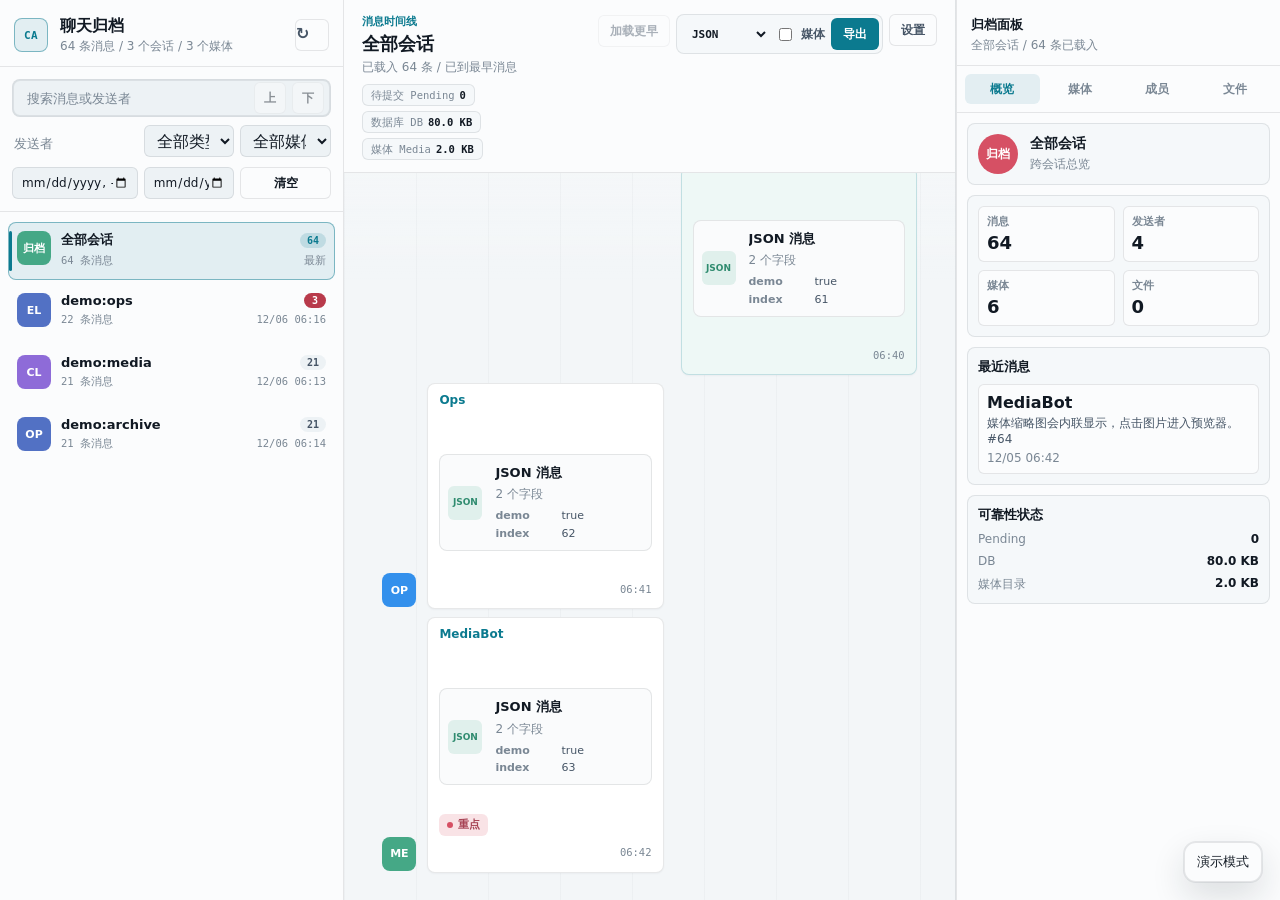
==== commit 3cf8816d: "Redesign timeline archive console UI" ====
--- a/pages/timeline/index.html
+++ b/pages/timeline/index.html
@@ -10,7 +10,8 @@
     <main class="shell">
       <aside class="rail">
         <div class="brand">
-          <div>
+          <span class="brand-mark" aria-hidden="true">CA</span>
+          <div class="brand-copy">
               <h1>聊天归档</h1>
               <p id="statLine">加载中</p>
           </div>
@@ -41,25 +42,29 @@
 
       <section class="timeline-panel">
         <header class="timeline-header">
-          <div>
+          <div class="header-copy">
             <div class="eyebrow">消息时间线</div>
             <h2 id="currentTitle">全部会话</h2>
             <p id="currentMeta" class="panel-meta">加载中</p>
             <div id="statusStrip" class="status-strip" aria-label="归档状态"></div>
           </div>
           <div class="header-actions">
-            <button id="sessionToggleBtn" class="button subtle session-toggle" type="button">会话</button>
-            <select id="exportFormat" class="select-compact" aria-label="导出格式">
-              <option value="json">JSON</option>
-              <option value="markdown">Markdown</option>
-              <option value="txt">TXT</option>
-              <option value="html">HTML</option>
-              <option value="zip">ZIP</option>
-            </select>
-            <label class="check-compact"><input id="includeMediaExport" type="checkbox" />媒体</label>
-            <button id="exportBtn" class="button">导出</button>
+            <div class="action-cluster">
+              <button id="sessionToggleBtn" class="button subtle session-toggle" type="button">会话</button>
+              <button id="loadMoreBtn" class="button subtle">加载更早</button>
+            </div>
+            <div class="action-cluster export-cluster">
+              <select id="exportFormat" class="select-compact" aria-label="导出格式">
+                <option value="json">JSON</option>
+                <option value="markdown">Markdown</option>
+                <option value="txt">TXT</option>
+                <option value="html">HTML</option>
+                <option value="zip">ZIP</option>
+              </select>
+              <label class="check-compact"><input id="includeMediaExport" type="checkbox" />媒体</label>
+              <button id="exportBtn" class="button">导出</button>
+            </div>
             <button id="settingsBtn" class="button subtle" type="button">设置</button>
-            <button id="loadMoreBtn" class="button subtle">加载更早</button>
           </div>
         </header>
         <div id="timeline" class="timeline" aria-live="polite"></div>
--- a/pages/timeline/style.css
+++ b/pages/timeline/style.css
@@ -786,11 +786,10 @@
   width: max-content;
   max-width: 80%;
   margin: 12px auto;
-  padding: 5px 12px;
+  padding: 4px 12px;
   border-radius: 999px;
-  background: color-mix(in srgb, var(--panel), transparent 4%);
-  color: var(--ink-muted);
-  box-shadow: var(--shadow-pop);
+  background: color-mix(in srgb, var(--ink), transparent 88%);
+  color: var(--ink-soft);
   font-size: 12px;
   font-weight: 650;
   text-align: center;
@@ -1054,6 +1053,20 @@
   vertical-align: baseline;
 }
 
+.inline-mention {
+  display: inline-flex;
+  align-items: center;
+  min-height: 22px;
+  border-radius: 999px;
+  background: var(--accent-soft);
+  color: var(--accent);
+  padding: 1px 7px;
+  font-size: 13px;
+  font-weight: 720;
+  line-height: 1.35;
+  vertical-align: baseline;
+}
+
 .market-face-shell,
 .inline-face-shell {
   display: inline-grid;
@@ -1121,18 +1134,22 @@
 
 .inline-image-preview.loaded .media-loading,
 .media-thumb.loaded .media-loading,
+.video-element.loaded .media-loading,
 .inline-image-preview.loaded .media-error,
-.media-thumb.loaded .media-error {
+.media-thumb.loaded .media-error,
+.video-element.loaded .media-error {
   display: none;
 }
 
 .inline-image-preview.load-error .media-loading,
-.media-thumb.load-error .media-loading {
+.media-thumb.load-error .media-loading,
+.video-element.load-error .media-loading {
   display: none;
 }
 
 .inline-image-preview.load-error .media-error,
-.media-thumb.load-error .media-error {
+.media-thumb.load-error .media-error,
+.video-element.load-error .media-error {
   display: grid;
 }
 
@@ -1146,12 +1163,14 @@
 }
 
 .inline-image-preview.loaded img,
-.media-thumb.loaded img {
+.media-thumb.loaded img,
+.video-element.loaded img {
   opacity: 1;
 }
 
 .inline-image-preview.load-error img,
-.media-thumb.load-error img {
+.media-thumb.load-error img,
+.video-element.load-error img {
   display: none;
 }
 
@@ -1217,6 +1236,48 @@
   overflow: hidden;
   color: var(--ink-muted);
   font-size: 12px;
+  text-overflow: ellipsis;
+  white-space: nowrap;
+}
+
+.json-element {
+  width: min(340px, 100%);
+}
+
+.json-element .rich-card-icon {
+  background: rgba(69, 168, 134, 0.14);
+  color: #2f8b6f;
+  font-size: 9px;
+}
+
+.json-field-list {
+  display: grid;
+  gap: 3px;
+  min-width: 0;
+  padding-top: 3px;
+}
+
+.json-field-list span {
+  display: grid;
+  grid-template-columns: minmax(58px, 0.42fr) minmax(0, 1fr);
+  gap: 8px;
+  min-width: 0;
+  color: var(--ink-soft);
+  font-size: 11px;
+  line-height: 1.35;
+}
+
+.json-field-list b {
+  overflow: hidden;
+  color: var(--ink-muted);
+  font-weight: 680;
+  text-overflow: ellipsis;
+  white-space: nowrap;
+}
+
+.json-field-list em {
+  overflow: hidden;
+  font-style: normal;
   text-overflow: ellipsis;
   white-space: nowrap;
 }
@@ -1289,6 +1350,34 @@
 .voice-audio {
   width: min(260px, 100%);
   height: 32px;
+}
+
+.voice-download,
+.voice-unavailable,
+.media-playback-note {
+  width: fit-content;
+  max-width: min(280px, 100%);
+  border-radius: 999px;
+  background: color-mix(in srgb, var(--panel), var(--canvas) 24%);
+  color: var(--ink-muted);
+  padding: 5px 9px;
+  font-size: 12px;
+  line-height: 1.35;
+}
+
+.voice-download {
+  color: var(--accent);
+  font-weight: 700;
+  text-decoration: none;
+}
+
+.voice-download:hover {
+  background: var(--accent-soft);
+}
+
+.media-playback-note {
+  border-radius: var(--radius-sm);
+  background: var(--panel-soft);
 }
 
 .inline-card-action {
@@ -1339,6 +1428,8 @@
   width: 100%;
   height: 100%;
   object-fit: cover;
+  opacity: 0;
+  transition: opacity 140ms ease-out;
 }
 
 .video-cover b {
@@ -1499,6 +1590,31 @@
   color: var(--accent);
 }
 
+.reaction-chip img {
+  width: 18px;
+  height: 18px;
+  object-fit: contain;
+}
+
+.reaction-chip img + em {
+  display: none;
+  font-style: normal;
+}
+
+.reaction-chip img:not([src]),
+.reaction-chip img[src=""] {
+  display: none;
+}
+
+.reaction-chip img:not([src]) + em,
+.reaction-chip img[src=""] + em {
+  display: inline;
+}
+
+.reaction-chip.no-image em {
+  display: inline;
+}
+
 .reaction-chip b {
   font-size: 11px;
   font-weight: 780;
@@ -1536,6 +1652,12 @@
   font-size: 11px;
   font-weight: 650;
   text-transform: uppercase;
+  opacity: 0;
+  transition: opacity 0.15s ease;
+}
+
+.bubble:hover .message-platform {
+  opacity: 0.7;
 }
 
 .media-grid {
@@ -2016,6 +2138,25 @@
   overflow-wrap: anywhere;
 }
 
+.forward-segments {
+  display: grid;
+  gap: 6px;
+  color: var(--ink-soft);
+  font-size: 13px;
+  line-height: 1.5;
+  white-space: pre-wrap;
+  overflow-wrap: anywhere;
+}
+
+.forward-segments .inline-image-preview,
+.forward-segments .video-element,
+.forward-segments .inline-rich-card,
+.forward-segments .voice-element,
+.forward-segments .forward-card {
+  display: inline-grid;
+  max-width: min(260px, 100%);
+}
+
 .forward-preview-list {
   display: grid;
   gap: 8px;
@@ -2413,3 +2554,875 @@
     animation-duration: 0.01ms !important;
   }
 }
+
+/* Archive console redesign: compact, border-led product UI for long reading sessions. */
+:root {
+  --canvas: #f3f6f8;
+  --panel: #fbfcfd;
+  --panel-soft: #f5f8fa;
+  --recess: #edf2f5;
+  --ink: #111923;
+  --ink-soft: #465566;
+  --ink-muted: #7a8794;
+  --line: rgba(21, 33, 45, 0.1);
+  --line-strong: rgba(21, 33, 45, 0.18);
+  --accent: #0b7a8f;
+  --accent-soft: rgba(11, 122, 143, 0.1);
+  --incoming: #ffffff;
+  --outgoing: #eef8f6;
+  --outgoing-line: rgba(11, 122, 143, 0.2);
+  --tail-incoming: #ffffff;
+  --tail-outgoing: #eef8f6;
+  --mark: #ffe37a;
+  --danger: #b83a4b;
+  --ok: #218a62;
+  --warn: #b87416;
+  --radius-sm: 6px;
+  --radius-md: 8px;
+  --radius-lg: 12px;
+  --shadow-pop: 0 0 0 1px rgba(21, 33, 45, 0.08), 0 14px 34px rgba(21, 33, 45, 0.14);
+  --shadow-soft: 0 1px 2px rgba(21, 33, 45, 0.04);
+  --font-ui: "Inter", "SF Pro Text", "Segoe UI", "Microsoft YaHei", ui-sans-serif, system-ui, sans-serif;
+  --font-mono: "SF Mono", "Cascadia Code", "Consolas", ui-monospace, monospace;
+}
+
+@media (prefers-color-scheme: dark) {
+  :root {
+    color-scheme: dark;
+    --canvas: #0c1117;
+    --panel: #111821;
+    --panel-soft: #151e28;
+    --recess: #0f151d;
+    --ink: #edf4f7;
+    --ink-soft: #b5c0ca;
+    --ink-muted: #738290;
+    --line: rgba(237, 244, 247, 0.1);
+    --line-strong: rgba(237, 244, 247, 0.18);
+    --accent: #4ab9ca;
+    --accent-soft: rgba(74, 185, 202, 0.14);
+    --incoming: #151e28;
+    --outgoing: #142a2e;
+    --outgoing-line: rgba(74, 185, 202, 0.18);
+    --tail-incoming: #151e28;
+    --tail-outgoing: #142a2e;
+    --mark: #6a5616;
+    --shadow-pop: 0 0 0 1px rgba(237, 244, 247, 0.1), 0 16px 42px rgba(0, 0, 0, 0.38);
+    --shadow-soft: none;
+  }
+}
+
+:root[data-theme="light"] {
+  color-scheme: light;
+  --canvas: #f3f6f8;
+  --panel: #fbfcfd;
+  --panel-soft: #f5f8fa;
+  --recess: #edf2f5;
+  --ink: #111923;
+  --ink-soft: #465566;
+  --ink-muted: #7a8794;
+  --line: rgba(21, 33, 45, 0.1);
+  --line-strong: rgba(21, 33, 45, 0.18);
+  --accent: #0b7a8f;
+  --accent-soft: rgba(11, 122, 143, 0.1);
+  --incoming: #ffffff;
+  --outgoing: #eef8f6;
+  --outgoing-line: rgba(11, 122, 143, 0.2);
+  --tail-incoming: #ffffff;
+  --tail-outgoing: #eef8f6;
+  --mark: #ffe37a;
+  --shadow-pop: 0 0 0 1px rgba(21, 33, 45, 0.08), 0 14px 34px rgba(21, 33, 45, 0.14);
+  --shadow-soft: 0 1px 2px rgba(21, 33, 45, 0.04);
+}
+
+:root[data-theme="dark"] {
+  color-scheme: dark;
+  --canvas: #0c1117;
+  --panel: #111821;
+  --panel-soft: #151e28;
+  --recess: #0f151d;
+  --ink: #edf4f7;
+  --ink-soft: #b5c0ca;
+  --ink-muted: #738290;
+  --line: rgba(237, 244, 247, 0.1);
+  --line-strong: rgba(237, 244, 247, 0.18);
+  --accent: #4ab9ca;
+  --accent-soft: rgba(74, 185, 202, 0.14);
+  --incoming: #151e28;
+  --outgoing: #142a2e;
+  --outgoing-line: rgba(74, 185, 202, 0.18);
+  --tail-incoming: #151e28;
+  --tail-outgoing: #142a2e;
+  --mark: #6a5616;
+  --shadow-pop: 0 0 0 1px rgba(237, 244, 247, 0.1), 0 16px 42px rgba(0, 0, 0, 0.38);
+  --shadow-soft: none;
+}
+
+html,
+body {
+  min-width: 0;
+}
+
+body {
+  min-height: 100dvh;
+  background:
+    linear-gradient(90deg, color-mix(in srgb, var(--line), transparent 55%) 1px, transparent 1px) 0 0 / 72px 72px,
+    linear-gradient(180deg, color-mix(in srgb, var(--panel), transparent 72%), transparent 220px),
+    var(--canvas);
+  letter-spacing: 0;
+}
+
+button,
+input,
+select {
+  font: inherit;
+}
+
+button,
+select,
+input[type="search"],
+input[type="datetime-local"],
+input[type="number"],
+input[type="text"] {
+  letter-spacing: 0;
+}
+
+select,
+input[type="datetime-local"],
+input[type="number"],
+input[type="text"] {
+  border-radius: var(--radius-sm);
+}
+
+:focus-visible {
+  outline: 2px solid color-mix(in srgb, var(--accent), transparent 18%);
+  outline-offset: 2px;
+}
+
+.shell {
+  grid-template-columns: minmax(286px, 344px) minmax(520px, 1fr) minmax(260px, 324px);
+  height: 100dvh;
+  background: transparent;
+}
+
+.rail,
+.inspector-pane {
+  background: color-mix(in srgb, var(--panel), transparent 1%);
+}
+
+.rail {
+  border-right: 1px solid var(--line);
+}
+
+.brand {
+  align-items: center;
+  gap: 12px;
+  padding: 16px 14px 12px;
+  border-bottom: 1px solid var(--line);
+}
+
+.brand-mark {
+  display: grid;
+  place-items: center;
+  flex: 0 0 auto;
+  width: 34px;
+  height: 34px;
+  border: 1px solid color-mix(in srgb, var(--accent), transparent 52%);
+  border-radius: var(--radius-md);
+  background: var(--accent-soft);
+  color: var(--accent);
+  font-family: var(--font-mono);
+  font-size: 11px;
+  font-weight: 760;
+  letter-spacing: 0.04em;
+}
+
+.brand-copy {
+  min-width: 0;
+  margin-right: auto;
+}
+
+h1 {
+  font-size: 16px;
+  font-weight: 680;
+  line-height: 1.2;
+}
+
+.brand p {
+  margin-top: 3px;
+}
+
+.brand .icon-button {
+  width: 34px;
+  min-width: 34px;
+  padding: 0;
+  overflow: hidden;
+  color: transparent;
+}
+
+.brand .icon-button::before {
+  content: "↻";
+  color: var(--ink-soft);
+  font-size: 16px;
+  line-height: 1;
+}
+
+.search-box {
+  padding: 12px;
+  border-bottom: 1px solid var(--line);
+}
+
+.search-shell {
+  min-height: 38px;
+  border-radius: var(--radius-md);
+  background: var(--recess);
+  box-shadow: inset 0 0 0 1px color-mix(in srgb, var(--line), transparent 18%);
+}
+
+input[type="search"] {
+  height: 36px;
+  font-size: 13px;
+}
+
+.search-count {
+  font-family: var(--font-mono);
+  font-size: 11px;
+}
+
+.filter-grid {
+  grid-template-columns: minmax(0, 1fr) minmax(74px, 0.72fr) minmax(74px, 0.72fr);
+  gap: 6px;
+}
+
+.filter-grid input[type="datetime-local"],
+.filter-grid select,
+.filter-grid .icon-button {
+  height: 32px;
+  min-height: 32px;
+}
+
+.conversation-list {
+  gap: 4px;
+  padding: 10px 8px 14px;
+}
+
+.conversation {
+  position: relative;
+  grid-template-columns: 34px minmax(0, 1fr);
+  gap: 10px;
+  min-height: 58px;
+  border-radius: var(--radius-md);
+  padding: 8px;
+}
+
+.conversation::before {
+  content: "";
+  position: absolute;
+  inset: 8px auto 8px 0;
+  width: 3px;
+  border-radius: 999px;
+  background: transparent;
+}
+
+.conversation:hover {
+  background: var(--panel-soft);
+}
+
+.conversation.active {
+  border-color: color-mix(in srgb, var(--accent), transparent 52%);
+  background: var(--accent-soft);
+  color: var(--ink);
+}
+
+.conversation.active::before {
+  background: var(--accent);
+}
+
+.conversation-avatar,
+.avatar {
+  width: 34px;
+  height: 34px;
+  border-radius: var(--radius-md);
+  font-size: 11px;
+}
+
+.conversation-title {
+  font-size: 13px;
+  font-weight: 640;
+}
+
+.conversation-badge {
+  min-width: 22px;
+  background: var(--recess);
+  color: var(--ink-soft);
+  font-family: var(--font-mono);
+  font-size: 10px;
+  font-weight: 700;
+}
+
+.conversation.active .conversation-badge {
+  background: color-mix(in srgb, var(--accent), transparent 84%);
+  color: var(--accent);
+}
+
+.conversation.active .conversation-sub {
+  color: var(--ink-muted);
+}
+
+.conversation-sub {
+  margin-top: 4px;
+  font-family: var(--font-mono);
+  font-size: 10.5px;
+}
+
+.timeline-panel {
+  min-width: 0;
+  border-right: 1px solid var(--line);
+  background:
+    linear-gradient(90deg, color-mix(in srgb, var(--line), transparent 72%) 1px, transparent 1px) 0 0 / 72px 72px,
+    linear-gradient(180deg, color-mix(in srgb, var(--panel), transparent 54%), transparent 280px),
+    var(--canvas);
+}
+
+.timeline-header {
+  align-items: flex-start;
+  min-height: 86px;
+  padding: 14px 18px 12px;
+  background: color-mix(in srgb, var(--panel), transparent 4%);
+  backdrop-filter: blur(16px) saturate(120%);
+  -webkit-backdrop-filter: blur(16px) saturate(120%);
+}
+
+.header-copy {
+  min-width: 0;
+}
+
+.eyebrow {
+  margin-bottom: 4px;
+  color: var(--accent);
+  font-family: var(--font-mono);
+  font-size: 10.5px;
+  font-weight: 680;
+}
+
+h2 {
+  max-width: min(48vw, 720px);
+  font-size: 18px;
+  font-weight: 680;
+}
+
+.panel-meta {
+  margin-top: 3px;
+}
+
+.header-actions {
+  align-items: flex-start;
+  flex: 0 0 auto;
+  gap: 6px;
+}
+
+.action-cluster {
+  display: inline-flex;
+  align-items: center;
+  gap: 6px;
+  min-height: 34px;
+}
+
+.export-cluster {
+  border: 1px solid var(--line);
+  border-radius: var(--radius-md);
+  background: var(--panel-soft);
+  padding: 3px;
+}
+
+.status-strip {
+  gap: 5px;
+  margin-top: 9px;
+}
+
+.status-chip {
+  min-height: 22px;
+  border-radius: var(--radius-sm);
+  background: var(--panel-soft);
+  font-family: var(--font-mono);
+  font-size: 10.5px;
+}
+
+.status-chip strong {
+  color: var(--ink);
+}
+
+.button,
+.icon-button,
+.message-action,
+.media-download,
+.select-compact {
+  min-height: 32px;
+  border-color: var(--line);
+  border-radius: var(--radius-sm);
+  box-shadow: none;
+}
+
+.button {
+  padding: 0 11px;
+  font-size: 12px;
+  font-weight: 620;
+}
+
+.button:not(.subtle) {
+  border-color: color-mix(in srgb, var(--accent), transparent 38%);
+  background: var(--accent);
+  color: #ffffff;
+}
+
+.button.subtle {
+  color: var(--ink-soft);
+  background: var(--panel);
+}
+
+.icon-button {
+  min-width: 32px;
+  min-height: 32px;
+  border-radius: var(--radius-sm);
+  padding: 0 7px;
+}
+
+.select-compact {
+  height: 28px;
+  min-height: 28px;
+  border: 0;
+  background: transparent;
+  font-family: var(--font-mono);
+  font-size: 11px;
+}
+
+.check-compact {
+  min-height: 28px;
+  color: var(--ink-soft);
+  font-size: 12px;
+}
+
+.button:hover,
+.icon-button:hover,
+.message-action:hover,
+.media-download:hover {
+  border-color: color-mix(in srgb, var(--accent), transparent 52%);
+  background: color-mix(in srgb, var(--accent-soft), var(--panel) 64%);
+}
+
+.button:not(.subtle):hover {
+  background: color-mix(in srgb, var(--accent), #000 10%);
+}
+
+.timeline {
+  gap: 8px;
+  overflow-x: hidden;
+  overflow-y: auto;
+  padding: 14px clamp(14px, 3vw, 40px) 28px;
+}
+
+.day-divider,
+.time-gap {
+  border: 1px solid var(--line);
+  border-radius: var(--radius-sm);
+  background: color-mix(in srgb, var(--panel), transparent 10%);
+  box-shadow: none;
+  color: var(--ink-muted);
+  font-family: var(--font-mono);
+  font-size: 11px;
+}
+
+.time-gap {
+  border-color: transparent;
+  background: transparent;
+}
+
+.message-row {
+  grid-template-columns: 36px minmax(0, 1fr);
+  width: min(820px, 92%);
+  min-width: 0;
+  gap: 9px;
+}
+
+.message-row.self {
+  width: min(760px, 82%);
+}
+
+.avatar-spacer {
+  width: 34px;
+}
+
+.bubble {
+  min-width: 0;
+  max-width: min(100%, 720px);
+  border-radius: var(--radius-md);
+  box-shadow: var(--shadow-soft);
+  padding: 9px 11px 7px;
+  overflow-wrap: anywhere;
+}
+
+.message-row.self .bubble {
+  border-color: var(--outgoing-line);
+  background: var(--outgoing);
+}
+
+.message-row.group-last:not(.self) .bubble::before,
+.message-row.self.group-last .bubble::before {
+  display: none;
+}
+
+.message-row.group-first:not(.group-last) .bubble,
+.message-row:not(.group-first):not(.self) .bubble,
+.message-row.self.group-first:not(.group-last) .bubble,
+.message-row.self:not(.group-first) .bubble {
+  border-radius: var(--radius-md);
+}
+
+.sender {
+  margin-bottom: 4px;
+  color: var(--accent);
+  font-size: 12px;
+  font-weight: 680;
+}
+
+.sender-badge,
+.tag-chip,
+.reaction-chip {
+  border-radius: var(--radius-sm);
+}
+
+.message-text {
+  font-size: 13.5px;
+  line-height: 1.58;
+}
+
+.message-foot {
+  gap: 5px;
+  margin-top: 5px;
+  font-family: var(--font-mono);
+}
+
+.message-time,
+.message-platform {
+  font-family: var(--font-mono);
+  font-size: 10.5px;
+}
+
+.message-action {
+  min-height: 24px;
+  border-radius: 5px;
+}
+
+.reply-preview {
+  min-height: 40px;
+  border-left-width: 2px;
+  border-radius: var(--radius-sm);
+  background: color-mix(in srgb, var(--accent), transparent 92%);
+}
+
+.inline-mention,
+.inline-face {
+  border-radius: var(--radius-sm);
+}
+
+.inline-rich-card,
+.forward-card,
+.media-card,
+.video-element,
+.inline-image-preview,
+.voice-text,
+.media-playback-note {
+  max-width: 100%;
+  border-radius: var(--radius-md);
+  overflow-wrap: anywhere;
+}
+
+.forward-card,
+.inline-rich-card,
+.media-card {
+  min-width: 0;
+  background: color-mix(in srgb, var(--panel), var(--canvas) 18%);
+}
+
+.media-grid {
+  gap: 7px;
+}
+
+.media-card.image .media-thumb,
+.inline-image-preview,
+.video-element {
+  border-radius: var(--radius-md);
+}
+
+.file-icon,
+.rich-card-icon {
+  border-radius: var(--radius-sm);
+}
+
+.inspector-pane {
+  background: var(--panel);
+}
+
+.inspector-pane header {
+  padding: 16px 14px 12px;
+}
+
+.inspector-pane h3,
+.inspector-card h4 {
+  font-size: 13px;
+  font-weight: 680;
+}
+
+.inspector-tabs {
+  gap: 3px;
+  padding: 8px;
+}
+
+.inspector-tabs button {
+  min-height: 30px;
+  border-radius: var(--radius-sm);
+  font-size: 11.5px;
+}
+
+.inspector-card {
+  border-radius: var(--radius-md);
+  background: var(--panel-soft);
+  padding: 10px;
+}
+
+.metric {
+  min-height: 54px;
+  border: 1px solid var(--line);
+  background: var(--panel);
+}
+
+.metric span {
+  font-family: var(--font-mono);
+  font-size: 10.5px;
+}
+
+.metric strong {
+  font-size: 18px;
+}
+
+.inspector-message,
+.person-row,
+.file-row {
+  border: 1px solid var(--line);
+  background: var(--panel);
+}
+
+.inspector-media-thumb {
+  border-radius: var(--radius-md);
+}
+
+.detail-pane,
+.profile-popover,
+.forward-viewer > section,
+.modal-dialog,
+.context-menu,
+.toast {
+  border-radius: var(--radius-lg);
+}
+
+.empty {
+  border-radius: var(--radius-lg);
+  background: color-mix(in srgb, var(--panel), transparent 4%);
+}
+
+.loading-state {
+  width: min(820px, 92%);
+}
+
+.skeleton {
+  border-radius: var(--radius-md);
+  background: color-mix(in srgb, var(--panel), var(--canvas) 20%);
+}
+
+@media (max-width: 1180px) {
+  .shell {
+    grid-template-columns: minmax(264px, 320px) minmax(0, 1fr);
+  }
+
+  .header-actions {
+    flex-wrap: wrap;
+  }
+
+  h2 {
+    max-width: min(66vw, 760px);
+  }
+}
+
+@media (min-width: 1181px) {
+  .header-actions {
+    flex-wrap: nowrap;
+  }
+}
+
+@media (max-width: 760px) {
+  .shell,
+  .timeline-panel {
+    height: 100dvh;
+  }
+
+  .shell {
+    grid-template-columns: minmax(0, 1fr);
+    width: 100%;
+  }
+
+  .timeline-panel {
+    width: 100%;
+  }
+
+  .rail {
+    width: min(90vw, 360px);
+  }
+
+  .timeline-header {
+    min-height: auto;
+    padding: 12px;
+  }
+
+  .header-actions,
+  .action-cluster,
+  .export-cluster {
+    width: 100%;
+  }
+
+  .header-actions {
+    display: grid;
+    grid-template-columns: 1fr;
+  }
+
+  .action-cluster,
+  .export-cluster {
+    justify-content: flex-start;
+    min-width: 0;
+    overflow-x: auto;
+    scrollbar-width: none;
+  }
+
+  .action-cluster::-webkit-scrollbar,
+  .export-cluster::-webkit-scrollbar {
+    display: none;
+  }
+
+  #settingsBtn {
+    width: auto;
+    justify-self: end;
+  }
+
+  h2 {
+    max-width: calc(100vw - 24px);
+    font-size: 17px;
+  }
+
+  .timeline {
+    overflow-x: hidden;
+    padding: 12px 10px 22px;
+  }
+
+  .message-row,
+  .message-row.self {
+    width: 100%;
+    grid-template-columns: 34px minmax(0, 1fr);
+  }
+
+  .message-row.self {
+    grid-template-columns: minmax(0, 1fr);
+  }
+
+  .bubble {
+    width: fit-content;
+    max-width: 100%;
+  }
+
+  .message-row.self .bubble {
+    max-width: 100%;
+  }
+
+  .filter-grid {
+    grid-template-columns: 1fr 1fr;
+  }
+
+  .media-card,
+  .media-card.image,
+  .inline-rich-card,
+  .forward-card,
+  .json-element,
+  .voice-element {
+    width: auto;
+    min-width: 0;
+    max-width: 100%;
+  }
+
+  .media-thumb {
+    min-width: 0;
+  }
+
+  .toast-layer {
+    right: 12px;
+    bottom: 12px;
+    left: 12px;
+    justify-items: end;
+  }
+
+  .toast {
+    max-width: 100%;
+  }
+
+  .jump-latest {
+    right: 12px;
+    bottom: 58px;
+  }
+}
+
+
+.media-card.image {
+  border: 0;
+  background: transparent;
+}
+
+.media-card.image .media-thumb {
+  overflow: hidden;
+  border: 1px solid color-mix(in srgb, var(--line), transparent 18%);
+  border-radius: 8px;
+  background: color-mix(in srgb, var(--canvas), #000 82%);
+  box-shadow: inset 0 0 0 1px rgba(255, 255, 255, 0.04);
+}
+
+.media-file.compact {
+  grid-template-columns: minmax(0, 1fr) auto;
+  padding: 6px 0 0;
+  background: transparent;
+}
+
+.media-file.compact .file-icon,
+.media-file.compact .media-kind {
+  display: none;
+}
+
+.media-file.compact .media-meta {
+  overflow: hidden;
+  max-width: 220px;
+  color: var(--ink-muted);
+  font-size: 11px;
+  text-overflow: ellipsis;
+  white-space: nowrap;
+}
+
+.media-file.compact .media-download {
+  min-height: 24px;
+  border: 1px solid var(--line);
+  border-radius: 6px;
+  background: color-mix(in srgb, var(--panel), transparent 22%);
+  padding: 0 8px;
+  color: var(--ink-soft);
+  font-size: 11px;
+  font-weight: 650;
+}
+
+.media-file.compact .media-download:hover {
+  border-color: color-mix(in srgb, var(--accent), transparent 54%);
+  color: var(--accent);
+}
+
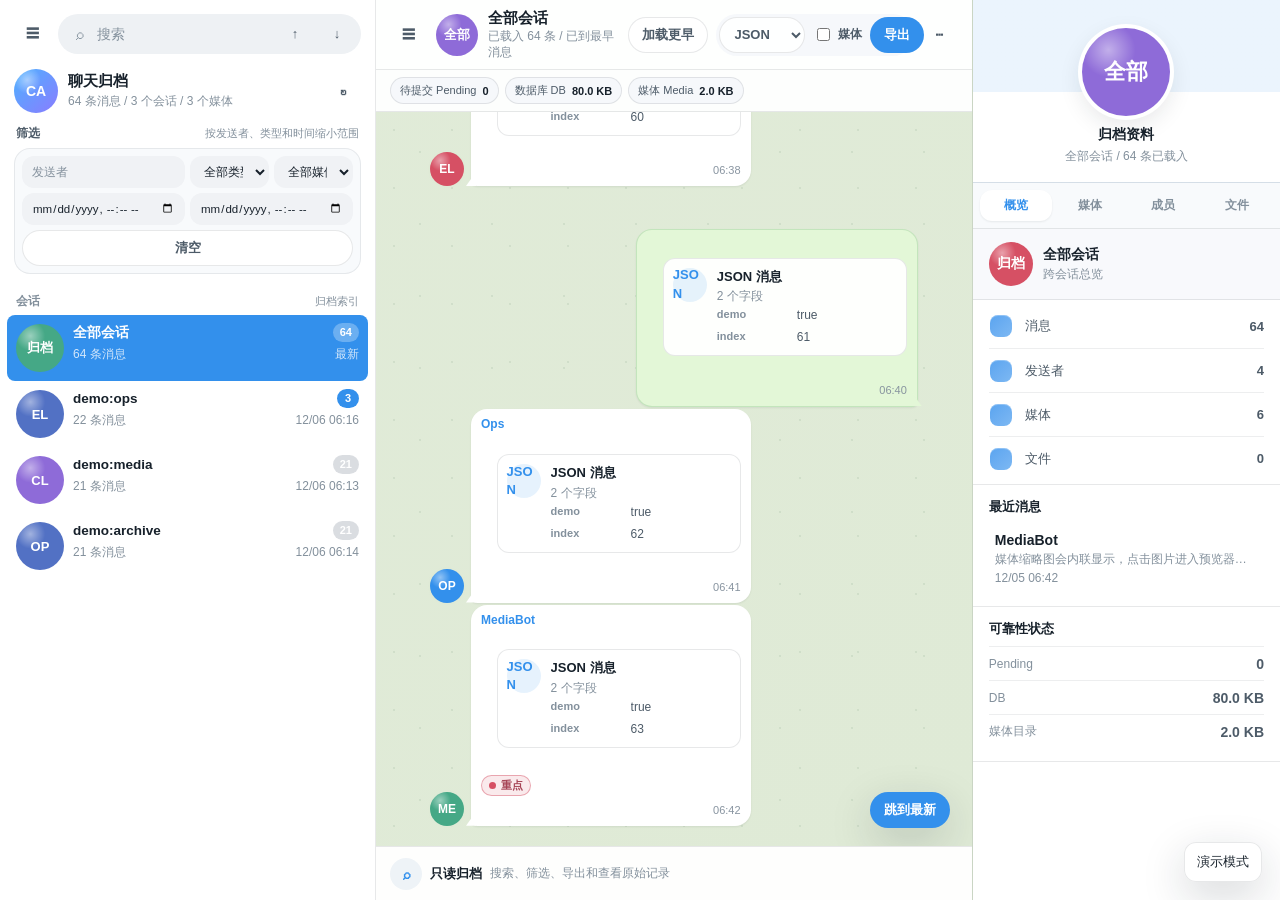
==== commit 2cd3f6b1: "Redesign archive reader frontend" ====
--- a/pages/timeline/index.html
+++ b/pages/timeline/index.html
@@ -4,27 +4,37 @@
     <meta charset="UTF-8" />
     <meta name="viewport" content="width=device-width, initial-scale=1.0" />
     <title>聊天归档</title>
-    <link rel="stylesheet" href="./style.css" />
+    <link rel="stylesheet" href="./style.css?v=20260709" />
   </head>
   <body>
-    <main class="shell">
-      <aside class="rail">
-        <div class="brand">
+    <main class="messenger-shell shell" aria-label="聊天归档阅读器">
+      <aside class="session-rail rail" aria-label="会话索引">
+        <header class="rail-searchbar">
+          <button class="rail-menu icon-button" type="button" aria-label="会话菜单">☰</button>
+          <div class="search-shell">
+            <span class="search-icon" aria-hidden="true">⌕</span>
+            <input id="searchInput" type="search" placeholder="搜索" autocomplete="off" aria-label="搜索消息" />
+            <span id="searchCount" class="search-count"></span>
+            <button id="prevSearchBtn" class="icon-button search-step" type="button" title="上一个结果" aria-label="上一个搜索结果">↑</button>
+            <button id="nextSearchBtn" class="icon-button search-step" type="button" title="下一个结果" aria-label="下一个搜索结果">↓</button>
+          </div>
+        </header>
+
+        <section class="brand" aria-label="归档状态">
           <span class="brand-mark" aria-hidden="true">CA</span>
           <div class="brand-copy">
-              <h1>聊天归档</h1>
-              <p id="statLine">加载中</p>
-          </div>
-          <button id="refreshBtn" class="icon-button" title="刷新 / Refresh" aria-label="刷新">刷新</button>
-        </div>
-        <div class="search-box">
-          <div class="search-shell">
-            <input id="searchInput" type="search" placeholder="搜索消息或发送者" autocomplete="off" aria-label="搜索消息" />
-            <span id="searchCount" class="search-count"></span>
-            <button id="prevSearchBtn" class="icon-button" type="button" title="上一个结果" aria-label="上一个搜索结果">上</button>
-            <button id="nextSearchBtn" class="icon-button" type="button" title="下一个结果" aria-label="下一个搜索结果">下</button>
-          </div>
-          <div class="filter-grid" aria-label="搜索过滤器">
+            <h1>聊天归档</h1>
+            <p id="statLine">加载中</p>
+          </div>
+          <button id="refreshBtn" class="icon-button refresh-button" title="刷新 / Refresh" aria-label="刷新">↻</button>
+        </section>
+
+        <section class="search-box" aria-label="过滤器">
+          <div class="filter-caption">
+            <span>筛选</span>
+            <small>按发送者、类型和时间缩小范围</small>
+          </div>
+          <div class="filter-grid">
             <input id="senderFilter" type="search" placeholder="发送者" autocomplete="off" aria-label="按发送者过滤" />
             <select id="typeFilter" aria-label="按消息类型过滤">
               <option value="">全部类型</option>
@@ -34,26 +44,31 @@
             </select>
             <input id="startFilter" type="datetime-local" aria-label="开始时间" />
             <input id="endFilter" type="datetime-local" aria-label="结束时间" />
-            <button id="clearFiltersBtn" class="icon-button" type="button">清空</button>
-          </div>
+            <button id="clearFiltersBtn" class="button subtle clear-filter" type="button">清空</button>
+          </div>
+        </section>
+
+        <div class="rail-section-title">
+          <span>会话</span>
+          <small>归档索引</small>
         </div>
         <div id="conversationList" class="conversation-list"></div>
       </aside>
 
-      <section class="timeline-panel">
-        <header class="timeline-header">
-          <div class="header-copy">
-            <div class="eyebrow">消息时间线</div>
-            <h2 id="currentTitle">全部会话</h2>
-            <p id="currentMeta" class="panel-meta">加载中</p>
-            <div id="statusStrip" class="status-strip" aria-label="归档状态"></div>
-          </div>
-          <div class="header-actions">
-            <div class="action-cluster">
-              <button id="sessionToggleBtn" class="button subtle session-toggle" type="button">会话</button>
-              <button id="loadMoreBtn" class="button subtle">加载更早</button>
+      <section class="chat-panel timeline-panel" aria-label="消息时间线">
+        <header class="chat-header">
+          <div class="chat-title-group">
+            <button id="sessionToggleBtn" class="icon-button session-toggle" type="button" aria-label="打开会话列表" aria-expanded="false">☰</button>
+            <span class="chat-avatar" aria-hidden="true">归</span>
+            <div class="header-copy">
+              <h2 id="currentTitle">全部会话</h2>
+              <p id="currentMeta" class="panel-meta">加载中</p>
             </div>
-            <div class="action-cluster export-cluster">
+          </div>
+
+          <div class="header-actions" aria-label="时间线操作">
+            <button id="loadMoreBtn" class="button subtle">加载更早</button>
+            <div class="export-cluster" aria-label="导出归档">
               <select id="exportFormat" class="select-compact" aria-label="导出格式">
                 <option value="json">JSON</option>
                 <option value="markdown">Markdown</option>
@@ -64,21 +79,33 @@
               <label class="check-compact"><input id="includeMediaExport" type="checkbox" />媒体</label>
               <button id="exportBtn" class="button">导出</button>
             </div>
-            <button id="settingsBtn" class="button subtle" type="button">设置</button>
-          </div>
-        </header>
-        <div id="timeline" class="timeline" aria-live="polite"></div>
-        <button id="jumpLatestBtn" class="button jump-latest" type="button" hidden>跳到最新</button>
+            <button id="settingsBtn" class="icon-button settings-button" type="button" aria-label="设置">⋯</button>
+          </div>
+        </header>
+
+        <div id="statusStrip" class="status-strip" aria-label="归档状态"></div>
+
+        <div class="chat-canvas">
+          <div id="timeline" class="timeline" aria-live="polite"></div>
+          <button id="jumpLatestBtn" class="button jump-latest" type="button" hidden>跳到最新</button>
+        </div>
+
+        <footer class="archive-composer" aria-label="只读归档工具栏">
+          <span class="composer-icon" aria-hidden="true">⌕</span>
+          <span class="composer-text">只读归档</span>
+          <span class="composer-meta">搜索、筛选、导出和查看原始记录</span>
+        </footer>
       </section>
 
-      <aside id="inspectorPane" class="inspector-pane">
-        <header>
-          <div>
-            <h3>归档面板</h3>
+      <aside id="inspectorPane" class="profile-panel inspector-pane" aria-label="归档资料">
+        <header class="profile-head">
+          <span class="profile-avatar-large" aria-hidden="true">CA</span>
+          <div>
+            <h3>归档资料</h3>
             <p id="inspectorMeta" class="panel-meta">当前会话概览</p>
           </div>
         </header>
-        <div class="inspector-tabs" role="tablist" aria-label="归档面板">
+        <div class="inspector-tabs" role="tablist" aria-label="归档资料">
           <button class="active" type="button" data-inspector-tab="summary">概览</button>
           <button type="button" data-inspector-tab="media">媒体</button>
           <button type="button" data-inspector-tab="people">成员</button>
@@ -90,15 +117,17 @@
       <section id="detailPane" class="detail-pane" hidden>
         <header>
           <h3>原始 JSON</h3>
-          <button id="closeDetailBtn" class="icon-button" title="关闭 / Close" aria-label="关闭原始 JSON">关闭</button>
+          <button id="closeDetailBtn" class="icon-button" title="关闭 / Close" aria-label="关闭原始 JSON">×</button>
         </header>
         <pre id="rawJson"></pre>
       </section>
     </main>
 
+    <button class="rail-scrim" type="button" aria-label="关闭会话列表"></button>
     <div id="toastLayer" class="toast-layer"></div>
     <div id="contextMenu" class="context-menu" hidden></div>
     <div id="profilePopover" class="profile-popover" hidden></div>
+
     <div id="forwardViewer" class="forward-viewer" hidden>
       <section>
         <header>
@@ -106,11 +135,12 @@
             <h3 id="forwardViewerTitle">合并转发</h3>
             <p class="panel-meta">只读归档预览</p>
           </div>
-          <button id="closeForwardBtn" class="icon-button" type="button" aria-label="关闭合并转发预览">关闭</button>
+          <button id="closeForwardBtn" class="icon-button" type="button" aria-label="关闭合并转发预览">×</button>
         </header>
         <div id="forwardViewerBody" class="forward-viewer-body"></div>
       </section>
     </div>
+
     <dialog id="tagDialog" class="modal-dialog">
       <form method="dialog">
         <header>
@@ -118,7 +148,7 @@
             <h3>标签</h3>
             <p class="panel-meta">给当前消息添加或移除标签</p>
           </div>
-          <button id="closeTagDialogBtn" class="icon-button" value="close" aria-label="关闭标签面板">关闭</button>
+          <button id="closeTagDialogBtn" class="icon-button" value="close" aria-label="关闭标签面板">×</button>
         </header>
         <div id="tagDialogList" class="tag-dialog-list"></div>
         <div class="tag-create">
@@ -128,6 +158,7 @@
         </div>
       </form>
     </dialog>
+
     <dialog id="settingsDialog" class="modal-dialog">
       <form method="dialog">
         <header>
@@ -135,7 +166,7 @@
             <h3>设置与监控</h3>
             <p class="panel-meta">调整 WebUI 行为，查看近期检索记录</p>
           </div>
-          <button id="closeSettingsBtn" class="icon-button" value="close" aria-label="关闭设置">关闭</button>
+          <button id="closeSettingsBtn" class="icon-button" value="close" aria-label="关闭设置">×</button>
         </header>
         <div class="settings-grid">
           <label>
@@ -166,10 +197,11 @@
         </footer>
       </form>
     </dialog>
+
     <div id="mediaViewer" class="media-viewer" hidden>
       <header>
         <div id="mediaViewerCaption"></div>
-        <button id="closeViewerBtn" class="icon-button" type="button" aria-label="关闭预览">关闭</button>
+        <button id="closeViewerBtn" class="icon-button" type="button" aria-label="关闭预览">×</button>
       </header>
       <div id="mediaViewerBody" class="media-viewer-body"></div>
       <footer>
@@ -178,6 +210,6 @@
         <button id="nextMediaBtn" class="button" type="button">下一项</button>
       </footer>
     </div>
-    <script type="module" src="./app.js"></script>
+    <script type="module" src="./app.js?v=20260709"></script>
   </body>
 </html>
--- a/pages/timeline/style.css
+++ b/pages/timeline/style.css
@@ -1,92 +1,122 @@
 :root {
   color-scheme: light;
-  --canvas: #eef3f8;
-  --panel: #ffffff;
-  --panel-soft: #f7f9fc;
-  --recess: #e7edf4;
-  --ink: #17212b;
-  --ink-soft: #52616f;
-  --ink-muted: #8492a0;
-  --line: rgba(23, 33, 43, 0.1);
-  --line-strong: rgba(23, 33, 43, 0.18);
+  --app-bg: #eef2f6;
+  --panel-bg: #ffffff;
+  --panel-bg-soft: #f6f8fb;
+  --panel-bg-hover: #eef3f7;
+  --chat-bg: #dfead6;
+  --chat-pattern: rgba(93, 133, 102, 0.12);
+  --input-bg: #eef1f4;
+  --text: #17212b;
+  --text-secondary: #4d5b68;
+  --text-muted: #83909c;
+  --border: rgba(23, 33, 43, 0.1);
+  --border-strong: rgba(23, 33, 43, 0.18);
   --accent: #3390ec;
+  --accent-hover: #2383dc;
   --accent-soft: rgba(51, 144, 236, 0.12);
+  --accent-contrast: #ffffff;
   --incoming: #ffffff;
-  --outgoing: #e7f8df;
-  --outgoing-line: rgba(76, 164, 83, 0.22);
-  --tail-incoming: #ffffff;
-  --tail-outgoing: #e7f8df;
+  --outgoing: #e3f7d7;
+  --outgoing-border: rgba(81, 163, 91, 0.22);
+  --service-bg: rgba(83, 123, 145, 0.18);
   --mark: #ffe08a;
   --danger: #c74242;
-  --radius-sm: 7px;
-  --radius-md: 10px;
+  --success: #4fa35a;
+  --warning: #d18b23;
+  --shadow-pop: 0 14px 44px rgba(23, 33, 43, 0.18);
+  --shadow-soft: 0 1px 2px rgba(23, 33, 43, 0.08);
+  --radius-xs: 6px;
+  --radius-sm: 8px;
+  --radius-md: 12px;
   --radius-lg: 16px;
-  --shadow-pop: 0 0 0 1px rgba(23, 33, 43, 0.06), 0 8px 26px rgba(23, 33, 43, 0.12);
+  --radius-xl: 20px;
+  --rail-width: clamp(300px, 30vw, 376px);
+  --profile-width: clamp(280px, 24vw, 338px);
+  --header-height: 64px;
+  --composer-height: 54px;
+  --message-max: 430px;
   --font-ui: ui-sans-serif, -apple-system, BlinkMacSystemFont, "Segoe UI", "Microsoft YaHei", sans-serif;
+  --font-mono: ui-monospace, "SFMono-Regular", Consolas, "Liberation Mono", monospace;
   font-family: var(--font-ui);
 }
 
 @media (prefers-color-scheme: dark) {
   :root {
     color-scheme: dark;
-    --canvas: #0e141a;
-    --panel: #17212b;
-    --panel-soft: #1d2a35;
-    --recess: #101920;
-    --ink: #eff5fb;
-    --ink-soft: #b8c3cc;
-    --ink-muted: #7d8b96;
-    --line: rgba(239, 245, 251, 0.1);
-    --line-strong: rgba(239, 245, 251, 0.2);
+    --app-bg: #0f141a;
+    --panel-bg: #17212b;
+    --panel-bg-soft: #1c2833;
+    --panel-bg-hover: #223241;
+    --chat-bg: #0f191f;
+    --chat-pattern: rgba(154, 182, 160, 0.08);
+    --input-bg: #22313d;
+    --text: #eff5fb;
+    --text-secondary: #bcc7d1;
+    --text-muted: #7f8c97;
+    --border: rgba(239, 245, 251, 0.1);
+    --border-strong: rgba(239, 245, 251, 0.2);
     --accent: #62aef4;
+    --accent-hover: #76bbf6;
     --accent-soft: rgba(98, 174, 244, 0.14);
-    --incoming: #1d2a35;
+    --incoming: #1f2c37;
     --outgoing: #21422f;
-    --outgoing-line: rgba(117, 204, 126, 0.2);
-    --tail-incoming: #1d2a35;
-    --tail-outgoing: #21422f;
-    --mark: #745d1d;
-    --shadow-pop: 0 0 0 1px rgba(255, 255, 255, 0.08);
+    --outgoing-border: rgba(119, 199, 124, 0.2);
+    --service-bg: rgba(255, 255, 255, 0.08);
+    --mark: #765f20;
+    --shadow-pop: 0 18px 48px rgba(0, 0, 0, 0.38);
+    --shadow-soft: 0 0 0 1px rgba(255, 255, 255, 0.06);
   }
 }
 
 :root[data-theme="light"] {
   color-scheme: light;
-  --canvas: #eef3f8;
-  --panel: #ffffff;
-  --panel-soft: #f7f9fc;
-  --recess: #e7edf4;
-  --ink: #17212b;
-  --ink-soft: #52616f;
-  --ink-muted: #8492a0;
-  --line: rgba(23, 33, 43, 0.1);
-  --line-strong: rgba(23, 33, 43, 0.18);
+  --app-bg: #eef2f6;
+  --panel-bg: #ffffff;
+  --panel-bg-soft: #f6f8fb;
+  --panel-bg-hover: #eef3f7;
+  --chat-bg: #dfead6;
+  --chat-pattern: rgba(93, 133, 102, 0.12);
+  --input-bg: #eef1f4;
+  --text: #17212b;
+  --text-secondary: #4d5b68;
+  --text-muted: #83909c;
+  --border: rgba(23, 33, 43, 0.1);
+  --border-strong: rgba(23, 33, 43, 0.18);
   --accent: #3390ec;
+  --accent-hover: #2383dc;
   --accent-soft: rgba(51, 144, 236, 0.12);
   --incoming: #ffffff;
-  --outgoing: #e7f8df;
-  --outgoing-line: rgba(76, 164, 83, 0.22);
+  --outgoing: #e3f7d7;
+  --outgoing-border: rgba(81, 163, 91, 0.22);
+  --service-bg: rgba(83, 123, 145, 0.18);
   --mark: #ffe08a;
 }
 
 :root[data-theme="dark"] {
   color-scheme: dark;
-  --canvas: #0e141a;
-  --panel: #17212b;
-  --panel-soft: #1d2a35;
-  --recess: #101920;
-  --ink: #eff5fb;
-  --ink-soft: #b8c3cc;
-  --ink-muted: #7d8b96;
-  --line: rgba(239, 245, 251, 0.1);
-  --line-strong: rgba(239, 245, 251, 0.2);
+  --app-bg: #0f141a;
+  --panel-bg: #17212b;
+  --panel-bg-soft: #1c2833;
+  --panel-bg-hover: #223241;
+  --chat-bg: #0f191f;
+  --chat-pattern: rgba(154, 182, 160, 0.08);
+  --input-bg: #22313d;
+  --text: #eff5fb;
+  --text-secondary: #bcc7d1;
+  --text-muted: #7f8c97;
+  --border: rgba(239, 245, 251, 0.1);
+  --border-strong: rgba(239, 245, 251, 0.2);
   --accent: #62aef4;
+  --accent-hover: #76bbf6;
   --accent-soft: rgba(98, 174, 244, 0.14);
-  --incoming: #1d2a35;
+  --incoming: #1f2c37;
   --outgoing: #21422f;
-  --outgoing-line: rgba(117, 204, 126, 0.2);
-  --mark: #745d1d;
-  --shadow-pop: 0 0 0 1px rgba(255, 255, 255, 0.08);
+  --outgoing-border: rgba(119, 199, 124, 0.2);
+  --service-bg: rgba(255, 255, 255, 0.08);
+  --mark: #765f20;
+  --shadow-pop: 0 18px 48px rgba(0, 0, 0, 0.38);
+  --shadow-soft: 0 0 0 1px rgba(255, 255, 255, 0.06);
 }
 
 * {
@@ -95,29 +125,53 @@
 
 html,
 body {
+  width: 100%;
   height: 100%;
 }
 
 body {
   margin: 0;
-  min-height: 100vh;
-  overflow: hidden;
-  background: var(--canvas);
-  color: var(--ink);
+  min-height: 100dvh;
+  overflow: hidden;
+  background: var(--app-bg);
+  color: var(--text);
+  font-family: var(--font-ui);
+  font-size: 14px;
   -webkit-font-smoothing: antialiased;
+  text-rendering: optimizeLegibility;
 }
 
 button,
-input {
+input,
+select {
   font: inherit;
 }
 
 button {
+  cursor: pointer;
   touch-action: manipulation;
 }
 
+button:disabled {
+  cursor: not-allowed;
+}
+
+input,
+select,
+button {
+  color: inherit;
+}
+
+h1,
+h2,
+h3,
+h4,
+p {
+  margin: 0;
+}
+
 :focus-visible {
-  outline: 2px solid color-mix(in srgb, var(--accent), transparent 20%);
+  outline: 2px solid color-mix(in srgb, var(--accent), transparent 18%);
   outline-offset: 2px;
 }
 
@@ -129,73 +183,83 @@
 ::-webkit-scrollbar-thumb {
   border: 3px solid transparent;
   border-radius: 999px;
-  background: color-mix(in srgb, var(--ink-muted), transparent 52%);
+  background: color-mix(in srgb, var(--text-muted), transparent 52%);
   background-clip: padding-box;
 }
 
-h1,
-h2,
-h3,
-p {
-  margin: 0;
-}
-
+::-webkit-scrollbar-track {
+  background: transparent;
+}
+
+.messenger-shell,
 .shell {
   display: grid;
-  grid-template-columns: minmax(280px, 340px) minmax(0, 1fr) minmax(240px, 300px);
-  height: 100vh;
+  grid-template-columns: var(--rail-width) minmax(0, 1fr) var(--profile-width);
+  width: 100%;
+  height: 100dvh;
   min-height: 0;
-}
-
+  background: var(--app-bg);
+}
+
+.session-rail,
+.rail,
+.chat-panel,
+.timeline-panel,
+.profile-panel,
+.inspector-pane {
+  min-width: 0;
+  min-height: 0;
+}
+
+.session-rail,
 .rail {
   display: flex;
   flex-direction: column;
+  border-right: 1px solid var(--border);
+  background: var(--panel-bg);
+}
+
+.rail-searchbar {
+  display: flex;
+  align-items: center;
+  gap: 8px;
+  min-height: var(--header-height);
+  padding: 10px 14px 7px;
+}
+
+.rail-menu {
+  flex: 0 0 auto;
+}
+
+.search-shell {
+  display: grid;
+  grid-template-columns: auto minmax(0, 1fr) auto auto auto;
+  align-items: center;
+  gap: 6px;
+  width: 100%;
   min-width: 0;
-  min-height: 0;
-  border-right: 1px solid var(--line);
-  background: var(--panel);
-}
-
-.brand {
-  display: flex;
-  align-items: flex-start;
-  justify-content: space-between;
-  gap: 12px;
-  padding: 16px 16px 12px;
-}
-
-h1 {
-  font-size: 20px;
-  font-weight: 720;
-  letter-spacing: 0;
-}
-
-.brand p,
-.eyebrow,
-.message-time,
-.media-meta,
-.conversation-sub,
-.panel-meta,
-.search-count {
-  color: var(--ink-muted);
-  font-size: 12px;
-  line-height: 1.35;
-}
-
-.search-box {
-  padding: 0 12px 12px;
-}
-
-.search-shell {
-  display: grid;
-  grid-template-columns: minmax(0, 1fr) auto auto auto;
-  align-items: center;
-  gap: 6px;
-  min-height: 40px;
-  border: 1px solid var(--line);
+  height: 40px;
+  border: 1px solid transparent;
   border-radius: 999px;
-  background: var(--recess);
-  padding: 0 6px 0 12px;
+  background: var(--input-bg);
+  padding: 0 5px 0 12px;
+  transition:
+    border-color 150ms cubic-bezier(0.23, 1, 0.32, 1),
+    background 150ms cubic-bezier(0.23, 1, 0.32, 1);
+}
+
+.search-shell:focus-within {
+  border-color: color-mix(in srgb, var(--accent), transparent 48%);
+  background: color-mix(in srgb, var(--input-bg), var(--panel-bg) 20%);
+}
+
+.search-icon {
+  display: grid;
+  place-items: center;
+  width: 18px;
+  color: var(--text-muted);
+  font-size: 15px;
+  line-height: 1;
 }
 
 input[type="search"] {
@@ -203,1124 +267,1068 @@
   min-width: 0;
   height: 38px;
   border: 0;
-  outline: none;
+  outline: 0;
   background: transparent;
-  color: var(--ink);
-}
-
-input[type="search"]::placeholder {
-  color: var(--ink-muted);
-}
-
+}
+
+input[type="search"]::placeholder,
+input[type="text"]::placeholder {
+  color: var(--text-muted);
+}
+
+.search-count {
+  min-width: 0;
+  color: var(--text-muted);
+  font-size: 12px;
+  font-variant-numeric: tabular-nums;
+  white-space: nowrap;
+}
+
+.search-step {
+  width: 30px;
+  height: 30px;
+  min-height: 30px;
+  font-size: 14px;
+}
+
+.brand {
+  display: grid;
+  grid-template-columns: 44px minmax(0, 1fr) 36px;
+  align-items: center;
+  gap: 10px;
+  min-height: 58px;
+  padding: 5px 14px 10px;
+}
+
+.brand-mark,
+.chat-avatar,
+.profile-avatar-large,
+.session-avatar,
+.conversation-avatar,
+.avatar,
+.person-avatar {
+  display: inline-flex;
+  align-items: center;
+  justify-content: center;
+  flex: 0 0 auto;
+  overflow: hidden;
+  border-radius: 50%;
+  background:
+    radial-gradient(circle at 30% 25%, rgba(255, 255, 255, 0.46), transparent 30%),
+    var(--avatar-bg, linear-gradient(135deg, #4db2ff, #8a7cff));
+  color: #fff;
+  font-weight: 700;
+  font-variant-numeric: tabular-nums;
+}
+
+.brand-mark {
+  width: 44px;
+  height: 44px;
+  font-size: 14px;
+}
+
+.brand-copy {
+  min-width: 0;
+}
+
+h1 {
+  overflow: hidden;
+  color: var(--text);
+  font-size: 15px;
+  font-weight: 700;
+  line-height: 1.2;
+  text-overflow: ellipsis;
+  white-space: nowrap;
+}
+
+.brand p,
+.panel-meta,
+.conversation-sub,
+.message-time,
+.media-meta,
+.media-kind,
+.eyebrow {
+  color: var(--text-muted);
+  font-size: 12px;
+  line-height: 1.35;
+}
+
+.brand p {
+  margin-top: 3px;
+  overflow: hidden;
+  text-overflow: ellipsis;
+  white-space: nowrap;
+}
+
+.refresh-button {
+  align-self: center;
+}
+
+.search-box {
+  padding: 0 14px 10px;
+}
+
+.filter-caption {
+  display: flex;
+  align-items: baseline;
+  justify-content: space-between;
+  gap: 10px;
+  padding: 2px 2px 6px;
+  color: var(--text-secondary);
+  font-size: 12px;
+  font-weight: 700;
+}
+
+.filter-caption small {
+  overflow: hidden;
+  color: var(--text-muted);
+  font-size: 11px;
+  font-weight: 500;
+  text-overflow: ellipsis;
+  white-space: nowrap;
+}
+
+.filter-grid {
+  display: grid;
+  grid-template-columns: repeat(4, minmax(0, 1fr));
+  gap: 5px;
+  padding: 7px;
+  border: 1px solid color-mix(in srgb, var(--border), transparent 22%);
+  border-radius: var(--radius-lg);
+  background: color-mix(in srgb, var(--panel-bg-soft), transparent 28%);
+}
+
+.filter-grid input,
+.filter-grid select,
+.tag-create input[type="text"],
+.settings-grid input[type="number"],
+.settings-grid select,
 select,
 input[type="datetime-local"] {
   min-width: 0;
-  height: 34px;
-  border: 1px solid var(--line);
-  border-radius: var(--radius-sm);
-  background: var(--recess);
-  color: var(--ink);
-  padding: 0 8px;
-  font: inherit;
-  font-size: 12px;
-}
-
-.filter-grid {
-  display: grid;
-  grid-template-columns: minmax(0, 1fr) minmax(92px, auto) minmax(92px, auto);
-  gap: 6px;
-  margin-top: 8px;
+  height: 32px;
+  border: 1px solid transparent;
+  border-radius: var(--radius-md);
+  background: color-mix(in srgb, var(--input-bg), var(--panel-bg) 10%);
+  padding: 0 9px;
+  color: var(--text);
+  font-size: 11.5px;
+}
+
+#senderFilter {
+  grid-column: span 2;
+}
+
+#typeFilter,
+#mediaFilter {
+  grid-column: span 1;
+}
+
+.filter-grid input:focus,
+.filter-grid select:focus,
+.tag-create input[type="text"]:focus,
+.settings-grid input[type="number"]:focus,
+.settings-grid select:focus,
+select:focus,
+input[type="datetime-local"]:focus {
+  border-color: color-mix(in srgb, var(--accent), transparent 48%);
+  outline: 0;
 }
 
 .filter-grid input[type="datetime-local"] {
-  grid-column: span 1;
-}
-
-.search-count {
-  min-width: 64px;
-  text-align: right;
-  font-variant-numeric: tabular-nums;
+  grid-column: span 2;
+}
+
+.clear-filter {
+  grid-column: span 4;
+  justify-content: center;
+  min-height: 32px;
+}
+
+.rail-section-title {
+  display: flex;
+  align-items: center;
+  justify-content: space-between;
+  gap: 12px;
+  padding: 9px 16px 5px;
+  color: var(--text-muted);
+  font-size: 12px;
+  font-weight: 650;
+}
+
+.rail-section-title small {
+  overflow: hidden;
+  font-size: 11px;
+  font-weight: 500;
+  text-overflow: ellipsis;
+  white-space: nowrap;
 }
 
 .conversation-list {
-  display: grid;
-  gap: 2px;
+  display: flex;
+  flex: 1;
+  flex-direction: column;
   min-height: 0;
   overflow: auto;
-  padding: 4px 8px 12px;
+  padding: 0 7px 10px;
 }
 
 .conversation {
-  display: grid;
-  grid-template-columns: 44px minmax(0, 1fr);
-  gap: 10px;
+  position: relative;
+  display: grid;
+  grid-template-columns: 48px minmax(0, 1fr);
+  gap: 9px;
   width: 100%;
-  min-height: 64px;
+  min-height: 66px;
+  border: 0;
+  border-radius: var(--radius-sm);
+  background: transparent;
+  padding: 8px 9px;
   text-align: left;
-  border: 1px solid transparent;
-  border-radius: var(--radius-md);
-  background: transparent;
-  color: var(--ink);
-  padding: 8px;
-  cursor: pointer;
+  transition:
+    background 130ms cubic-bezier(0.23, 1, 0.32, 1),
+    color 130ms cubic-bezier(0.23, 1, 0.32, 1);
 }
 
 .conversation:hover {
-  background: var(--panel-soft);
+  background: color-mix(in srgb, var(--panel-bg-hover), transparent 14%);
 }
 
 .conversation.active {
   background: var(--accent);
+  color: var(--accent-contrast);
+}
+
+.conversation-avatar {
+  width: 48px;
+  height: 48px;
+  align-self: center;
+  font-size: 13px;
+}
+
+.conversation-avatar img,
+.avatar img,
+.person-avatar img,
+.session-avatar img {
+  width: 100%;
+  height: 100%;
+  object-fit: cover;
+}
+
+.image-avatar {
+  position: relative;
+}
+
+.image-avatar img + span {
+  display: none;
+}
+
+.conversation-main {
+  display: flex;
+  flex-direction: column;
+  justify-content: center;
+  min-width: 0;
+  gap: 4px;
+}
+
+.conversation-title-row {
+  display: grid;
+  grid-template-columns: minmax(0, 1fr) auto;
+  align-items: center;
+  gap: 8px;
+}
+
+.conversation-title {
+  overflow: hidden;
+  color: inherit;
+  font-size: 13.5px;
+  font-weight: 700;
+  text-overflow: ellipsis;
+  white-space: nowrap;
+}
+
+.conversation-badge {
+  min-width: 22px;
+  height: 19px;
+  border-radius: 999px;
+  background: color-mix(in srgb, var(--text-muted), transparent 70%);
+  padding: 0 7px;
   color: #fff;
-}
-
-.conversation.active .conversation-sub {
-  color: rgba(255, 255, 255, 0.76);
-}
-
-.conversation-title-row {
+  font-size: 11px;
+  font-weight: 700;
+  line-height: 19px;
+  text-align: center;
+  font-variant-numeric: tabular-nums;
+}
+
+.conversation-badge.unread {
+  background: var(--accent);
+}
+
+.conversation.active .conversation-badge,
+.conversation.active .conversation-badge.unread {
+  background: rgba(255, 255, 255, 0.28);
+}
+
+.conversation-sub {
   display: grid;
   grid-template-columns: minmax(0, 1fr) auto;
-  align-items: center;
+  gap: 7px;
+  min-width: 0;
+}
+
+.conversation-sub span {
+  overflow: hidden;
+  text-overflow: ellipsis;
+  white-space: nowrap;
+}
+
+.conversation.active .conversation-sub,
+.conversation.active .brand p {
+  color: rgba(255, 255, 255, 0.78);
+}
+
+.chat-panel,
+.timeline-panel {
+  position: relative;
+  display: flex;
+  flex-direction: column;
+  overflow: hidden;
+  border-right: 1px solid var(--border);
+  background: var(--chat-bg);
+}
+
+.chat-header,
+.timeline-header {
+  display: flex;
+  align-items: center;
+  justify-content: space-between;
+  gap: 14px;
+  min-height: 66px;
+  border-bottom: 1px solid var(--border);
+  background: color-mix(in srgb, var(--panel-bg), transparent 2%);
+  padding: 9px 14px;
+  z-index: 3;
+}
+
+.chat-title-group {
+  display: flex;
+  align-items: center;
+  min-width: 0;
+  gap: 10px;
+}
+
+.chat-avatar {
+  width: 42px;
+  height: 42px;
+  font-size: 13px;
+}
+
+.header-copy {
+  min-width: 0;
+}
+
+h2 {
+  overflow: hidden;
+  max-width: 58vw;
+  color: var(--text);
+  font-size: 15px;
+  font-weight: 700;
+  line-height: 1.25;
+  text-overflow: ellipsis;
+  white-space: nowrap;
+}
+
+.header-actions,
+.action-cluster,
+.export-cluster {
+  display: flex;
+  align-items: center;
+  min-width: 0;
   gap: 8px;
 }
 
-.conversation-avatar,
-.avatar {
-  display: grid;
-  place-items: center;
-  width: 40px;
-  height: 40px;
-  border-radius: 50%;
-  background: var(--avatar-bg, var(--accent));
-  color: #fff;
-  font-size: 13px;
-  font-weight: 720;
-  line-height: 1;
-  user-select: none;
+.header-actions {
+  justify-content: flex-end;
+}
+
+.export-cluster {
+  border-radius: 999px;
+  background: color-mix(in srgb, var(--panel-bg-soft), transparent 8%);
+  padding: 3px;
+}
+
+.status-strip {
+  display: flex;
+  gap: 6px;
+  min-height: 0;
+  max-height: 86px;
+  overflow-x: auto;
+  overflow-y: hidden;
+  border-bottom: 1px solid var(--border);
+  background: color-mix(in srgb, var(--panel-bg), transparent 5%);
+  padding: 7px 14px;
+}
+
+.status-strip:empty {
+  display: none;
+}
+
+.status-chip {
+  display: inline-flex;
+  align-items: center;
+  flex: 0 0 auto;
+  gap: 6px;
+  min-height: 27px;
+  border: 1px solid var(--border);
+  border-radius: 999px;
+  background: color-mix(in srgb, var(--panel-bg-soft), transparent 10%);
+  padding: 0 9px;
+  color: var(--text-secondary);
+  font-size: 11px;
+  white-space: nowrap;
+}
+
+.status-chip strong {
+  color: var(--text);
+  font-weight: 750;
+  font-variant-numeric: tabular-nums;
+}
+
+.status-chip.warn strong {
+  color: var(--warning);
+}
+
+body.hide-status .status-strip {
+  display: none;
+}
+
+.chat-canvas {
+  position: relative;
+  flex: 1;
+  min-height: 0;
+  overflow: hidden;
+  background:
+    radial-gradient(circle at 18px 18px, var(--chat-pattern) 1.2px, transparent 1.5px),
+    radial-gradient(circle at 44px 40px, var(--chat-pattern) 1px, transparent 1.4px),
+    linear-gradient(135deg, color-mix(in srgb, var(--chat-bg), #fff 4%), var(--chat-bg));
+  background-size: 58px 58px, 72px 72px, auto;
+}
+
+.timeline {
+  position: relative;
+  z-index: 1;
+  height: 100%;
+  min-height: 0;
+  overflow-x: hidden;
+  overflow-y: auto;
+  padding: 15px clamp(12px, 5vw, 54px) 22px;
+}
+
+.day-divider,
+.time-gap {
+  width: fit-content;
+  max-width: min(82vw, 420px);
+  margin: 10px auto;
+  border-radius: 999px;
+  background: var(--service-bg);
+  padding: 5px 11px;
+  color: color-mix(in srgb, var(--text-secondary), transparent 8%);
+  font-size: 12px;
+  font-weight: 650;
+  line-height: 1.2;
+  text-align: center;
+  backdrop-filter: blur(8px);
+}
+
+.time-gap {
+  opacity: 0.84;
+  font-weight: 560;
+}
+
+.message-row {
+  display: grid;
+  grid-template-columns: 34px minmax(0, auto);
+  align-items: end;
+  gap: 7px;
+  width: min(100%, calc(var(--message-max) + 54px));
+  margin: 2px 0;
+}
+
+.message-row.self {
+  grid-template-columns: minmax(0, auto);
+  justify-content: end;
+  margin-left: auto;
+}
+
+.avatar,
+.avatar-spacer {
+  width: 34px;
+  height: 34px;
 }
 
 .avatar {
   border: 0;
   padding: 0;
-  cursor: pointer;
+  font-size: 12px;
+  box-shadow: 0 0 0 2px color-mix(in srgb, var(--chat-bg), transparent 20%);
 }
 
 .avatar:hover {
-  filter: brightness(0.96);
-}
-
-.conversation-main {
+  filter: brightness(1.04);
+}
+
+.avatar-spacer {
+  display: block;
+}
+
+.message-row:not(.group-last) .avatar,
+.message-row:not(.group-last) .avatar-spacer {
+  visibility: hidden;
+}
+
+.bubble-shell {
   min-width: 0;
 }
 
-.conversation-title {
-  overflow: hidden;
-  text-overflow: ellipsis;
-  white-space: nowrap;
-  font-size: 14px;
-  font-weight: 650;
-}
-
-.conversation-badge {
-  min-width: 24px;
+.bubble {
+  position: relative;
+  width: fit-content;
+  max-width: min(var(--message-max), 100%);
+  min-width: 112px;
+  border-radius: var(--radius-lg) var(--radius-lg) var(--radius-lg) var(--radius-xs);
+  background: var(--incoming);
+  box-shadow: var(--shadow-soft);
+  padding: 8px 10px 5px;
+  color: var(--text);
+  overflow-wrap: anywhere;
+}
+
+.message-row.self .bubble {
+  margin-left: auto;
+  border: 1px solid var(--outgoing-border);
+  border-radius: var(--radius-lg) var(--radius-lg) var(--radius-xs) var(--radius-lg);
+  background: var(--outgoing);
+}
+
+.message-row.group-first:not(.group-last):not(.self) .bubble,
+.message-row:not(.group-first):not(.self) .bubble {
+  border-bottom-left-radius: var(--radius-xs);
+}
+
+.message-row.self.group-first:not(.group-last) .bubble,
+.message-row.self:not(.group-first) .bubble {
+  border-bottom-right-radius: var(--radius-xs);
+}
+
+.message-row.group-last:not(.self) .bubble::before,
+.message-row.self.group-last .bubble::before {
+  content: "";
+  position: absolute;
+  bottom: 0;
+  width: 10px;
+  height: 14px;
+  background: inherit;
+}
+
+.message-row.group-last:not(.self) .bubble::before {
+  left: -5px;
+  clip-path: polygon(100% 0, 0 100%, 100% 100%);
+}
+
+.message-row.self.group-last .bubble::before {
+  right: -5px;
+  clip-path: polygon(0 0, 0 100%, 100% 100%);
+}
+
+.message-row.active-search .bubble {
+  box-shadow:
+    0 0 0 2px color-mix(in srgb, var(--accent), transparent 20%),
+    0 10px 28px rgba(51, 144, 236, 0.2);
+}
+
+.sender {
+  display: flex;
+  align-items: center;
+  flex-wrap: wrap;
+  gap: 5px;
+  margin-bottom: 3px;
+  color: var(--accent);
+  font-size: 12px;
+  font-weight: 700;
+}
+
+.sender-badge,
+.tag-chip,
+.reaction-chip {
+  display: inline-flex;
+  align-items: center;
+  justify-content: center;
+  min-width: 0;
   border-radius: 999px;
-  padding: 2px 7px;
-  background: var(--accent-soft);
-  color: var(--accent);
-  font-size: 11px;
-  font-weight: 760;
-  font-variant-numeric: tabular-nums;
-  text-align: center;
-}
-
-.conversation-badge.unread {
-  background: var(--danger);
-  color: #fff;
-}
-
-.conversation.active .conversation-badge {
-  background: rgba(255, 255, 255, 0.18);
-  color: #fff;
-}
-
-.conversation-sub {
-  display: flex;
-  justify-content: space-between;
-  gap: 10px;
-  margin-top: 5px;
-  font-variant-numeric: tabular-nums;
-}
-
-.inspector-pane {
-  display: grid;
-  grid-template-rows: auto auto minmax(0, 1fr);
-  min-width: 0;
-  min-height: 0;
-  border-left: 1px solid var(--line);
-  background: var(--panel);
-}
-
-.inspector-pane header {
-  padding: 16px 14px 10px;
-  border-bottom: 1px solid var(--line);
-}
-
-.inspector-pane h3,
-.inspector-card h4 {
-  margin: 0;
-  color: var(--ink);
-  font-size: 14px;
-  font-weight: 720;
-}
-
-.inspector-tabs {
-  display: grid;
-  grid-template-columns: repeat(4, minmax(0, 1fr));
-  gap: 4px;
-  padding: 8px;
-  border-bottom: 1px solid var(--line);
-}
-
-.inspector-tabs button {
-  min-height: 32px;
-  border: 0;
-  border-radius: var(--radius-sm);
-  background: transparent;
-  color: var(--ink-muted);
-  font-size: 12px;
-  font-weight: 650;
-  cursor: pointer;
-}
-
-.inspector-tabs button:hover {
-  background: var(--panel-soft);
-  color: var(--ink);
-}
-
-.inspector-tabs button.active {
-  background: var(--accent-soft);
-  color: var(--accent);
-}
-
-.inspector-content {
-  display: grid;
-  align-content: start;
-  gap: 10px;
-  min-height: 0;
-  overflow: auto;
-  padding: 10px;
-}
-
-.inspector-card {
-  display: grid;
-  gap: 8px;
-  border: 1px solid var(--line);
-  border-radius: var(--radius-md);
-  background: var(--panel-soft);
-  padding: 10px;
-}
-
-.session-card {
-  grid-template-columns: 44px minmax(0, 1fr);
-  align-items: center;
-}
-
-.session-avatar,
-.person-avatar {
-  display: grid;
-  place-items: center;
-  overflow: hidden;
-  width: 40px;
-  height: 40px;
-  border-radius: 50%;
-  background: var(--avatar-bg, var(--accent));
-  color: #fff;
-  font-size: 12px;
-  font-weight: 760;
-}
-
-.session-card strong,
-.session-card span,
-.person-row strong,
-.person-row small,
-.file-row strong,
-.file-row small {
-  overflow: hidden;
-  text-overflow: ellipsis;
-  white-space: nowrap;
-}
-
-.session-card strong {
-  display: block;
-  font-size: 14px;
-}
-
-.session-card span {
-  display: block;
-  margin-top: 3px;
-  color: var(--ink-muted);
-  font-size: 12px;
-}
-
-.metric-grid {
-  grid-template-columns: repeat(2, minmax(0, 1fr));
-}
-
-.metric {
-  display: grid;
-  gap: 3px;
-  min-height: 58px;
-  border-radius: var(--radius-sm);
-  background: var(--panel);
-  padding: 8px;
-}
-
-.metric span {
-  color: var(--ink-muted);
   font-size: 11px;
   font-weight: 650;
-}
-
-.metric strong {
-  color: var(--ink);
-  font-size: 20px;
-  font-weight: 760;
+  line-height: 1;
+  white-space: nowrap;
+}
+
+.sender-badge {
+  background: var(--accent-soft);
+  padding: 3px 6px;
+  color: var(--accent);
+}
+
+.sender-badge.owner {
+  background: color-mix(in srgb, var(--warning), transparent 84%);
+  color: var(--warning);
+}
+
+.sender-badge.admin,
+.sender-badge.title {
+  background: color-mix(in srgb, var(--success), transparent 84%);
+  color: var(--success);
+}
+
+.message-text {
+  color: var(--text);
+  font-size: 14px;
+  line-height: 1.42;
+  white-space: pre-wrap;
+  word-break: break-word;
+  text-wrap: pretty;
+}
+
+.bubble.is-recalled {
+  opacity: 0.68;
+}
+
+.message-recalled {
+  margin-top: 6px;
+  color: var(--text-muted);
+  font-size: 12px;
+  font-style: italic;
+}
+
+.reply-preview {
+  display: block;
+  margin-bottom: 7px;
+  border-left: 3px solid var(--accent);
+  border-radius: var(--radius-xs);
+  background: color-mix(in srgb, var(--accent-soft), transparent 28%);
+  padding: 6px 8px;
+  text-align: left;
+}
+
+.reply-preview strong,
+.reply-preview span {
+  display: block;
+  overflow: hidden;
+  text-overflow: ellipsis;
+}
+
+.reply-preview strong {
+  color: var(--accent);
+  font-size: 12px;
+  white-space: nowrap;
+}
+
+.reply-preview span {
+  color: var(--text-secondary);
+  font-size: 12px;
+  line-height: 1.35;
+}
+
+.reply-preview:not([data-reply-key]) {
+  cursor: default;
+}
+
+.tag-row,
+.reaction-row {
+  display: flex;
+  flex-wrap: wrap;
+  gap: 5px;
+  margin-top: 7px;
+}
+
+.message-row.self .reaction-row {
+  justify-content: flex-end;
+}
+
+.tag-chip {
+  gap: 5px;
+  border: 1px solid color-mix(in srgb, var(--tag-color, var(--accent)), transparent 55%);
+  background: color-mix(in srgb, var(--tag-color, var(--accent)), transparent 88%);
+  padding: 4px 7px;
+  color: color-mix(in srgb, var(--tag-color, var(--accent)), var(--text) 25%);
+}
+
+.tag-chip::before {
+  content: "";
+  width: 7px;
+  height: 7px;
+  border-radius: 50%;
+  background: var(--tag-color, var(--accent));
+}
+
+.reaction-chip {
+  gap: 4px;
+  border: 1px solid var(--border);
+  background: color-mix(in srgb, var(--panel-bg), transparent 10%);
+  padding: 3px 6px;
+  color: var(--text-secondary);
+}
+
+.reaction-chip.active {
+  border-color: color-mix(in srgb, var(--accent), transparent 38%);
+  background: var(--accent-soft);
+}
+
+.reaction-chip img {
+  width: 16px;
+  height: 16px;
+}
+
+.reaction-chip img + em,
+.reaction-chip b {
+  font-style: normal;
+  font-size: 11px;
+}
+
+.reaction-chip.no-image em {
+  display: inline;
+}
+
+.message-foot {
+  display: flex;
+  align-items: center;
+  justify-content: flex-end;
+  flex-wrap: wrap;
+  gap: 4px;
+  margin-top: 3px;
+  min-height: 20px;
+}
+
+.message-action {
+  min-height: 22px;
+  border: 0;
+  border-radius: 999px;
+  background: transparent;
+  padding: 0 5px;
+  color: var(--text-muted);
+  font-size: 11px;
+  font-weight: 650;
+  opacity: 0;
+  transition:
+    opacity 120ms cubic-bezier(0.23, 1, 0.32, 1),
+    background 120ms cubic-bezier(0.23, 1, 0.32, 1);
+}
+
+.message-action:hover,
+.message-action:focus-visible,
+.message-action.active {
+  background: color-mix(in srgb, var(--accent), transparent 86%);
+  color: var(--accent);
+  opacity: 1;
+}
+
+.bubble:hover .message-action,
+.message-action:focus-visible {
+  opacity: 1;
+}
+
+.message-platform,
+.message-time {
+  margin-left: auto;
+  color: color-mix(in srgb, var(--text-muted), transparent 4%);
+  font-size: 11px;
+  line-height: 20px;
+  white-space: nowrap;
   font-variant-numeric: tabular-nums;
 }
 
-.inspector-message,
-.person-row,
-.file-row {
-  display: grid;
-  width: 100%;
+.message-platform {
+  margin-left: 4px;
+  font-weight: 650;
+}
+
+.system-tip-row {
+  display: flex;
+  justify-content: center;
+  margin: 10px 0;
+}
+
+.system-tip {
+  max-width: min(72vw, 460px);
+  border-radius: 999px;
+  background: var(--service-bg);
+  padding: 6px 11px;
+  color: color-mix(in srgb, var(--text-secondary), transparent 4%);
+  font-size: 12px;
+  font-weight: 650;
+  text-align: center;
+  backdrop-filter: blur(8px);
+}
+
+.system-tip-row.active-search .system-tip {
+  box-shadow: 0 0 0 2px color-mix(in srgb, var(--accent), transparent 28%);
+}
+
+.inline-mention,
+.inline-face {
+  display: inline-flex;
+  align-items: center;
+  min-height: 24px;
+  border-radius: 999px;
+  background: var(--accent-soft);
+  padding: 0 7px;
+  color: var(--accent);
+  font-weight: 650;
+}
+
+.market-face-shell,
+.inline-face-shell {
+  display: inline-flex;
+  align-items: center;
+  gap: 6px;
+  max-width: 100%;
+  vertical-align: middle;
+}
+
+.market-face-shell em,
+.inline-face-shell em {
+  color: var(--text-muted);
+  font-size: 12px;
+  font-style: normal;
+}
+
+.market-face-shell.no-image em,
+.inline-face-shell.no-image em {
+  color: var(--text-secondary);
+}
+
+.inline-market-face,
+.inline-face-img {
+  display: inline-block;
+  max-width: 180px;
+  max-height: 180px;
+  vertical-align: middle;
+}
+
+.inline-face-img {
+  width: 24px;
+  height: 24px;
+}
+
+.inline-image-preview,
+.video-element {
+  position: relative;
+  display: inline-flex;
+  overflow: hidden;
+  max-width: 100%;
   border: 0;
-  border-radius: var(--radius-sm);
-  background: var(--panel);
-  color: var(--ink);
-  text-align: left;
-  padding: 8px;
-  cursor: pointer;
-}
-
-.inspector-message:hover,
-.person-row:hover,
-.file-row:hover {
-  background: var(--recess);
-}
-
-.inspector-message {
-  gap: 3px;
-}
-
-.inspector-message span {
-  display: -webkit-box;
-  overflow: hidden;
-  color: var(--ink-soft);
-  font-size: 12px;
-  line-height: 1.35;
-  -webkit-line-clamp: 2;
-  -webkit-box-orient: vertical;
-}
-
-.inspector-message small,
-.inspector-kv span {
-  color: var(--ink-muted);
-  font-size: 12px;
-}
-
-.inspector-kv {
-  display: flex;
-  justify-content: space-between;
-  gap: 8px;
-  font-size: 12px;
-}
-
-.inspector-kv strong {
-  color: var(--ink);
-  font-weight: 720;
-  font-variant-numeric: tabular-nums;
-}
-
-.inspector-media-grid {
-  display: grid;
-  grid-template-columns: repeat(3, minmax(0, 1fr));
-  gap: 6px;
-}
-
-.inspector-media-thumb {
-  display: grid;
-  place-items: center;
-  overflow: hidden;
-  aspect-ratio: 1;
-  border: 1px solid var(--line);
-  border-radius: var(--radius-sm);
-  background: var(--recess);
-  color: var(--ink-muted);
+  border-radius: var(--radius-md);
+  background: color-mix(in srgb, var(--text), transparent 90%);
   padding: 0;
-  cursor: pointer;
-}
-
-.inspector-media-thumb img {
+  vertical-align: top;
+}
+
+.inline-image-preview img,
+.video-cover img {
   width: 100%;
   height: 100%;
   object-fit: cover;
-}
-
-.inspector-media-thumb span {
+  opacity: 0;
+  transition: opacity 160ms cubic-bezier(0.23, 1, 0.32, 1);
+}
+
+.inline-image-preview.loaded img,
+.media-thumb.loaded img,
+.video-element.loaded img {
+  opacity: 1;
+}
+
+.inline-image-preview.load-error img,
+.media-thumb.load-error img,
+.video-element.load-error img {
+  opacity: 0;
+}
+
+.media-loading,
+.media-error {
+  position: absolute;
+  inset: 0;
   display: grid;
   place-items: center;
+  color: var(--text-muted);
+  font-size: 12px;
+  text-align: center;
+}
+
+.media-error {
+  display: none;
+  color: var(--danger);
+}
+
+.inline-image-preview.loaded .media-loading,
+.media-thumb.loaded .media-loading,
+.video-element.loaded .media-loading,
+.inline-image-preview.loaded .media-error,
+.media-thumb.loaded .media-error,
+.video-element.loaded .media-error,
+.inline-image-preview.load-error .media-loading,
+.media-thumb.load-error .media-loading,
+.video-element.load-error .media-loading {
+  display: none;
+}
+
+.inline-image-preview.load-error .media-error,
+.media-thumb.load-error .media-error,
+.video-element.load-error .media-error {
+  display: grid;
+}
+
+.inline-rich-card,
+.forward-card,
+.voice-element {
+  display: inline-flex;
+  align-items: center;
+  gap: 10px;
+  max-width: 100%;
+  border: 1px solid var(--border);
+  border-radius: var(--radius-md);
+  background: color-mix(in srgb, var(--panel-bg), transparent 6%);
+  padding: 9px;
+  color: var(--text);
+  text-decoration: none;
+}
+
+.inline-rich-card {
+  vertical-align: middle;
+}
+
+.rich-card-icon,
+.file-icon,
+.voice-play {
+  display: inline-flex;
+  align-items: center;
+  justify-content: center;
+  flex: 0 0 auto;
   width: 34px;
   height: 34px;
   border-radius: 50%;
   background: var(--accent-soft);
   color: var(--accent);
-  font-weight: 760;
-}
-
-.inspector-media-thumb small {
-  margin-top: 4px;
-  font-size: 11px;
-}
-
-.people-list,
-.file-list {
-  display: grid;
-  gap: 6px;
-}
-
-.person-row,
-.file-row {
-  grid-template-columns: 40px minmax(0, 1fr) auto;
-  align-items: center;
-  gap: 8px;
-}
-
-.person-row b {
-  color: var(--accent);
-  font-size: 12px;
-  font-variant-numeric: tabular-nums;
-}
-
-.person-avatar img {
-  width: 100%;
-  height: 100%;
-  object-fit: cover;
-}
-
-.timeline-panel {
-  position: relative;
-  display: grid;
-  grid-template-rows: auto minmax(0, 1fr);
+  font-size: 13px;
+  font-weight: 800;
+}
+
+.rich-card-main,
+.file-main {
+  display: grid;
   min-width: 0;
-  min-height: 0;
-  background:
-    radial-gradient(circle at 20px 20px, rgba(51, 144, 236, 0.06) 0 2px, transparent 2px 22px),
-    var(--canvas);
-  border-right: 1px solid var(--line);
-}
-
-.timeline-header {
-  z-index: 3;
-  display: flex;
-  align-items: center;
-  justify-content: space-between;
-  gap: 16px;
-  min-height: 72px;
-  padding: 14px 18px;
-  border-bottom: 1px solid var(--line);
-  background: color-mix(in srgb, var(--panel), transparent 8%);
-  backdrop-filter: blur(18px);
-}
-
-.status-strip {
-  display: flex;
-  flex-wrap: wrap;
-  gap: 6px;
-  margin-top: 8px;
-}
-
-.status-chip {
-  display: inline-flex;
-  align-items: center;
-  gap: 5px;
-  min-height: 24px;
-  border: 1px solid var(--line);
-  border-radius: 999px;
-  background: color-mix(in srgb, var(--panel), transparent 14%);
-  color: var(--ink-muted);
-  padding: 2px 8px;
-  font-size: 11px;
-  line-height: 1;
-  font-variant-numeric: tabular-nums;
-}
-
-.status-chip strong {
-  color: var(--ink-soft);
-  font-weight: 720;
-}
-
-.status-chip.warn {
-  border-color: rgba(199, 66, 66, 0.28);
-  background: rgba(199, 66, 66, 0.08);
-}
-
-.status-chip.warn strong {
-  color: var(--danger);
-}
-
-h2 {
-  max-width: min(56vw, 780px);
-  overflow: hidden;
+  gap: 2px;
+}
+
+.rich-card-main strong,
+.forward-card strong,
+.file-row strong,
+.viewer-file strong {
+  overflow: hidden;
+  color: var(--text);
+  font-size: 13px;
+  font-weight: 700;
   text-overflow: ellipsis;
   white-space: nowrap;
-  font-size: 20px;
-  font-weight: 720;
-  letter-spacing: 0;
-}
-
-.header-actions {
-  display: flex;
-  align-items: center;
-  justify-content: flex-end;
-  gap: 8px;
-  flex-wrap: wrap;
-}
-
-.session-toggle {
-  display: none;
-}
-
-.select-compact {
-  height: 36px;
-  background: var(--panel);
-  font-weight: 650;
-}
-
-.check-compact {
-  display: inline-flex;
-  align-items: center;
-  gap: 6px;
-  min-height: 36px;
-  color: var(--ink-soft);
-  font-size: 12px;
-  font-weight: 650;
+}
+
+.rich-card-main small,
+.forward-card small,
+.file-row small,
+.viewer-file span {
+  overflow: hidden;
+  color: var(--text-muted);
+  font-size: 12px;
+  text-overflow: ellipsis;
   white-space: nowrap;
 }
 
-.check-compact input {
-  accent-color: var(--accent);
-}
-
-.button,
-.icon-button,
-.message-action,
-.media-download {
-  min-height: 36px;
-  border: 1px solid var(--line);
-  border-radius: var(--radius-sm);
-  color: var(--ink);
-  background: var(--panel);
-  cursor: pointer;
-  transition:
-    border-color 140ms ease,
-    background-color 140ms ease,
-    transform 100ms ease;
-}
-
-.button {
-  padding: 0 12px;
-  font-size: 13px;
-  font-weight: 650;
-  white-space: nowrap;
-}
-
-.button.subtle {
-  color: var(--ink-soft);
-  background: color-mix(in srgb, var(--panel), transparent 20%);
-}
-
-.icon-button {
-  width: auto;
-  min-width: 36px;
-  padding: 0 8px;
-  font-size: 12px;
-  font-weight: 700;
-  white-space: nowrap;
-}
-
-.button:hover,
-.icon-button:hover,
-.message-action:hover,
-.media-download:hover {
-  border-color: var(--line-strong);
-  background: var(--panel-soft);
-}
-
-.button:active,
-.icon-button:active,
-.message-action:active,
-.media-download:active {
-  transform: scale(0.97);
-}
-
-.button:disabled,
-.icon-button:disabled {
-  opacity: 0.45;
-  cursor: not-allowed;
-}
-
-.timeline {
-  position: relative;
-  min-height: 0;
-  overflow: auto;
-  padding: 0 18px;
-  scroll-behavior: smooth;
-  display: flex;
-  flex-direction: column;
-  gap: 6px;
-}
-
-.day-divider,
-.time-gap {
-  width: max-content;
-  max-width: 80%;
-  margin: 12px auto;
-  padding: 4px 12px;
-  border-radius: 999px;
-  background: color-mix(in srgb, var(--ink), transparent 88%);
-  color: var(--ink-soft);
-  font-size: 12px;
-  font-weight: 650;
-  text-align: center;
-}
-
-.time-gap {
-  margin-top: 6px;
-  margin-bottom: 6px;
-  background: transparent;
-  box-shadow: none;
-}
-
-.message-row {
-  display: grid;
-  grid-template-columns: 44px minmax(0, 1fr);
-  gap: 8px;
-  width: min(760px, 86%);
-  flex: 0 0 auto;
-  margin-right: auto;
-  align-items: end;
-}
-
-.message-row.self {
-  grid-template-columns: minmax(0, 1fr);
-  margin-left: auto;
-  margin-right: 0;
-}
-
-.avatar {
-  align-self: end;
-  margin-bottom: 2px;
-}
-
-.image-avatar {
-  position: relative;
-  overflow: hidden;
-}
-
-.image-avatar img {
-  position: absolute;
-  inset: 0;
-  width: 100%;
-  height: 100%;
-  object-fit: cover;
-}
-
-.image-avatar span {
-  position: relative;
-  z-index: 1;
-}
-
-.image-avatar img + span {
-  opacity: 0;
-}
-
-.avatar-spacer {
-  width: 40px;
-}
-
-.bubble-shell {
-  min-width: 0;
-}
-
-.bubble {
-  position: relative;
-  width: max-content;
-  max-width: min(100%, 680px);
-  border: 1px solid var(--line);
-  border-radius: 14px;
-  background: var(--incoming);
-  color: var(--ink);
-  box-shadow: 0 1px 2px rgba(23, 33, 43, 0.06);
-  padding: 8px 10px 6px;
-}
-
-.message-row.group-last:not(.self) .bubble::before,
-.message-row.self.group-last .bubble::before {
-  content: "";
-  position: absolute;
-  bottom: -1px;
-  width: 10px;
-  height: 14px;
-  background: inherit;
-  border-bottom: 1px solid var(--line);
-}
-
-.message-row.group-last:not(.self) .bubble::before {
-  left: -5px;
-  border-left: 1px solid var(--line);
-  border-bottom-left-radius: 12px;
-  transform: skewX(-28deg);
-}
-
-.message-row.self.group-last .bubble::before {
-  right: -5px;
-  border-right: 1px solid var(--outgoing-line);
-  border-bottom-right-radius: 12px;
-  transform: skewX(28deg);
-}
-
-.message-row.self .bubble {
-  margin-left: auto;
-  border-color: var(--outgoing-line);
-  background: var(--outgoing);
-}
-
-.message-row.active-search .bubble {
-  outline: 2px solid color-mix(in srgb, var(--accent), transparent 20%);
-  outline-offset: 2px;
-}
-
-.system-tip-row {
-  display: flex;
-  justify-content: center;
-  width: 100%;
-  flex: 0 0 auto;
-  margin: 4px 0;
-}
-
-.system-tip {
-  max-width: min(640px, 86%);
-  border: 1px solid var(--line);
-  border-radius: 999px;
-  background: color-mix(in srgb, var(--panel), transparent 10%);
-  color: var(--ink-muted);
-  box-shadow: var(--shadow-pop);
-  padding: 5px 12px;
-  font-size: 12px;
-  font-weight: 650;
-  line-height: 1.45;
-  text-align: center;
-  overflow-wrap: anywhere;
-}
-
-.system-tip-row.active-search .system-tip {
-  outline: 2px solid color-mix(in srgb, var(--accent), transparent 20%);
-  outline-offset: 2px;
-}
-
-.message-row.group-first:not(.group-last) .bubble {
-  border-bottom-left-radius: 8px;
-}
-
-.message-row:not(.group-first):not(.self) .bubble {
-  border-top-left-radius: 8px;
-}
-
-.message-row.self.group-first:not(.group-last) .bubble {
-  border-bottom-right-radius: 8px;
-}
-
-.message-row.self:not(.group-first) .bubble {
-  border-top-right-radius: 8px;
-}
-
-.sender {
-  display: flex;
-  align-items: center;
-  flex-wrap: wrap;
-  gap: 5px;
-  margin-bottom: 3px;
-  color: var(--accent);
-  font-size: 13px;
-  font-weight: 720;
-}
-
-.sender-badge {
-  display: inline-flex;
-  align-items: center;
-  min-height: 18px;
-  border-radius: 5px;
-  background: color-mix(in srgb, var(--accent), transparent 86%);
-  color: var(--accent);
-  padding: 0 5px;
-  font-size: 10px;
-  font-weight: 760;
-  line-height: 1;
-}
-
-.sender-badge.owner {
-  background: rgba(209, 122, 34, 0.14);
-  color: #b76718;
-}
-
-.sender-badge.admin {
-  background: rgba(51, 144, 236, 0.14);
-  color: var(--accent);
-}
-
-.sender-badge.title {
-  background: rgba(214, 80, 100, 0.12);
-  color: #d65064;
-}
-
-.message-text {
-  color: var(--ink);
-  font-size: 14px;
-  line-height: 1.45;
-  white-space: pre-wrap;
-  overflow-wrap: anywhere;
-}
-
-.bubble.is-recalled {
-  opacity: 0.72;
-}
-
-.message-recalled {
-  margin-top: 6px;
-  color: var(--ink-muted);
-  font-size: 12px;
-  font-style: italic;
-}
-
-.reply-preview {
-  display: grid;
-  gap: 2px;
-  width: 100%;
-  min-height: 42px;
-  margin-bottom: 7px;
-  border: 0;
-  border-left: 3px solid var(--accent);
-  border-radius: 8px;
-  background: color-mix(in srgb, var(--accent), transparent 90%);
-  color: var(--ink-soft);
-  padding: 6px 8px;
-  text-align: left;
-  cursor: pointer;
-}
-
-.reply-preview strong {
-  color: var(--accent);
-  font-size: 12px;
-  font-weight: 720;
-}
-
-.reply-preview span {
-  display: -webkit-box;
-  overflow: hidden;
-  color: var(--ink-muted);
-  font-size: 12px;
-  line-height: 1.35;
-  -webkit-box-orient: vertical;
-  -webkit-line-clamp: 2;
-}
-
-.reply-preview:not([data-reply-key]) {
-  cursor: default;
-}
-
-.inline-face {
-  display: inline-flex;
-  align-items: center;
-  min-height: 22px;
-  border-radius: 6px;
-  background: color-mix(in srgb, var(--accent), transparent 88%);
-  color: var(--accent);
-  padding: 1px 5px;
-  font-size: 13px;
-  font-weight: 650;
-  line-height: 1.35;
-  vertical-align: baseline;
-}
-
-.inline-mention {
-  display: inline-flex;
-  align-items: center;
-  min-height: 22px;
+.inline-card-action {
+  min-height: 28px;
   border-radius: 999px;
   background: var(--accent-soft);
+  padding: 0 9px;
   color: var(--accent);
-  padding: 1px 7px;
-  font-size: 13px;
-  font-weight: 720;
-  line-height: 1.35;
-  vertical-align: baseline;
-}
-
-.market-face-shell,
-.inline-face-shell {
-  display: inline-grid;
-  vertical-align: bottom;
-}
-
-.market-face-shell em,
-.inline-face-shell em {
-  display: none;
-  color: var(--ink-muted);
-  font-style: normal;
-}
-
-.market-face-shell.no-image em,
-.inline-face-shell.no-image em {
-  display: inline;
-}
-
-.inline-market-face,
-.inline-face-img {
-  display: inline-block;
-  border-radius: 8px;
-  vertical-align: bottom;
-}
-
-.inline-market-face {
-  max-width: 180px;
-  max-height: 180px;
-}
-
-.inline-face-img {
-  width: 24px;
-  height: 24px;
-  object-fit: contain;
-}
-
-.inline-image-preview {
-  display: inline-block;
-  position: relative;
-  overflow: hidden;
-  max-width: min(260px, 100%);
-  max-height: 220px;
-  border: 1px solid var(--line);
-  border-radius: 10px;
-  background: #000;
-  padding: 0;
-  vertical-align: top;
-  cursor: zoom-in;
-}
-
-.media-loading,
-.media-error {
-  position: absolute;
-  inset: 0;
-  display: grid;
-  place-items: center;
-  color: rgba(255, 255, 255, 0.72);
-  font-size: 12px;
-  pointer-events: none;
-}
-
-.media-error {
-  display: none;
-}
-
-.inline-image-preview.loaded .media-loading,
-.media-thumb.loaded .media-loading,
-.video-element.loaded .media-loading,
-.inline-image-preview.loaded .media-error,
-.media-thumb.loaded .media-error,
-.video-element.loaded .media-error {
-  display: none;
-}
-
-.inline-image-preview.load-error .media-loading,
-.media-thumb.load-error .media-loading,
-.video-element.load-error .media-loading {
-  display: none;
-}
-
-.inline-image-preview.load-error .media-error,
-.media-thumb.load-error .media-error,
-.video-element.load-error .media-error {
-  display: grid;
-}
-
-.inline-image-preview img {
-  display: block;
-  width: 100%;
-  height: 100%;
-  object-fit: contain;
-  opacity: 0;
-  transition: opacity 140ms ease-out;
-}
-
-.inline-image-preview.loaded img,
-.media-thumb.loaded img,
-.video-element.loaded img {
-  opacity: 1;
-}
-
-.inline-image-preview.load-error img,
-.media-thumb.load-error img,
-.video-element.load-error img {
-  display: none;
-}
-
-.inline-market-face:not([src]),
-.inline-market-face[src=""] {
-  display: none;
-}
-
-.inline-market-face:not([src]) + em,
-.inline-market-face[src=""] + em {
-  display: inline;
-}
-
-.inline-rich-card,
-.forward-card,
-.voice-element {
-  display: inline-grid;
-  max-width: min(320px, 100%);
-  vertical-align: top;
-}
-
-.inline-rich-card {
-  grid-template-columns: 38px minmax(0, 1fr);
-  align-items: center;
-  gap: 9px;
-  min-width: min(260px, 100%);
-  border: 1px solid var(--line);
-  border-radius: 10px;
-  background: color-mix(in srgb, var(--panel), var(--canvas) 22%);
-  padding: 8px;
-}
-
-.rich-card-icon {
-  display: grid;
-  place-items: center;
-  width: 34px;
-  height: 34px;
-  border-radius: 9px;
-  background: var(--accent-soft);
-  color: var(--accent);
-  font-size: 10px;
-  font-weight: 780;
-}
-
-.rich-card-main {
-  display: grid;
-  gap: 2px;
-  min-width: 0;
-}
-
-.rich-card-main strong,
-.forward-card strong {
-  overflow: hidden;
-  color: var(--ink);
-  font-size: 13px;
-  font-weight: 720;
+  font-size: 12px;
+  font-weight: 700;
+  line-height: 28px;
+  text-decoration: none;
+  white-space: nowrap;
+}
+
+.inline-card-action:hover {
+  background: color-mix(in srgb, var(--accent), transparent 78%);
+}
+
+.json-element {
+  align-items: flex-start;
+}
+
+.json-field-list {
+  display: grid;
+  gap: 5px;
+  min-width: 180px;
+}
+
+.json-field-list span {
+  display: grid;
+  grid-template-columns: 72px minmax(0, 1fr);
+  gap: 8px;
+}
+
+.json-field-list b,
+.json-field-list em {
+  overflow: hidden;
   text-overflow: ellipsis;
   white-space: nowrap;
 }
 
-.rich-card-main small,
-.forward-card small {
-  overflow: hidden;
-  color: var(--ink-muted);
-  font-size: 12px;
-  text-overflow: ellipsis;
-  white-space: nowrap;
-}
-
-.json-element {
-  width: min(340px, 100%);
-}
-
-.json-element .rich-card-icon {
-  background: rgba(69, 168, 134, 0.14);
-  color: #2f8b6f;
-  font-size: 9px;
-}
-
-.json-field-list {
-  display: grid;
-  gap: 3px;
-  min-width: 0;
-  padding-top: 3px;
-}
-
-.json-field-list span {
-  display: grid;
-  grid-template-columns: minmax(58px, 0.42fr) minmax(0, 1fr);
-  gap: 8px;
-  min-width: 0;
-  color: var(--ink-soft);
+.json-field-list b {
+  color: var(--text-muted);
   font-size: 11px;
-  line-height: 1.35;
-}
-
-.json-field-list b {
-  overflow: hidden;
-  color: var(--ink-muted);
-  font-weight: 680;
-  text-overflow: ellipsis;
-  white-space: nowrap;
 }
 
 .json-field-list em {
-  overflow: hidden;
+  color: var(--text-secondary);
+  font-size: 12px;
   font-style: normal;
-  text-overflow: ellipsis;
-  white-space: nowrap;
 }
 
 .voice-element {
-  gap: 6px;
+  flex-direction: column;
+  align-items: stretch;
+  gap: 7px;
 }
 
 .voice-bar {
   display: inline-flex;
   align-items: center;
   gap: 8px;
-  min-height: 38px;
-  border-radius: 999px;
-  background: rgba(69, 168, 134, 0.14);
-  color: #2f8d70;
-  padding: 0 10px;
-}
-
-.voice-play {
-  display: grid;
-  place-items: center;
-  width: 22px;
-  height: 22px;
-  border-radius: 50%;
-  background: rgba(69, 168, 134, 0.18);
-  font-size: 10px;
-  font-weight: 780;
+  min-width: 96px;
+  max-width: 220px;
 }
 
 .voice-wave {
   display: inline-flex;
   align-items: center;
-  gap: 2px;
-  flex: 1;
-  min-width: 40px;
+  gap: 3px;
+  height: 20px;
 }
 
 .voice-wave i {
+  display: block;
   width: 3px;
   border-radius: 999px;
-  background: currentColor;
-  opacity: 0.58;
+  background: color-mix(in srgb, var(--accent), transparent 30%);
 }
 
 .voice-wave i:nth-child(1) { height: 8px; }
@@ -1330,188 +1338,86 @@
 .voice-wave i:nth-child(5) { height: 16px; }
 
 .voice-duration {
-  font-size: 12px;
-  font-weight: 720;
+  margin-left: auto;
+  color: var(--text-muted);
+  font-size: 12px;
   font-variant-numeric: tabular-nums;
 }
 
 .voice-text {
-  max-width: 280px;
-  border-radius: 8px;
-  background: color-mix(in srgb, var(--panel), var(--canvas) 24%);
-  color: var(--ink-soft);
-  padding: 6px 8px;
-  font-size: 13px;
-  line-height: 1.45;
-  white-space: pre-wrap;
-  overflow-wrap: anywhere;
+  color: var(--text-secondary);
+  font-size: 12px;
 }
 
 .voice-audio {
-  width: min(260px, 100%);
-  height: 32px;
+  width: 100%;
+  max-width: 260px;
 }
 
 .voice-download,
 .voice-unavailable,
 .media-playback-note {
-  width: fit-content;
-  max-width: min(280px, 100%);
-  border-radius: 999px;
-  background: color-mix(in srgb, var(--panel), var(--canvas) 24%);
-  color: var(--ink-muted);
-  padding: 5px 9px;
-  font-size: 12px;
-  line-height: 1.35;
+  color: var(--text-muted);
+  font-size: 12px;
 }
 
 .voice-download {
   color: var(--accent);
-  font-weight: 700;
   text-decoration: none;
 }
 
-.voice-download:hover {
-  background: var(--accent-soft);
-}
-
-.media-playback-note {
-  border-radius: var(--radius-sm);
-  background: var(--panel-soft);
-}
-
-.inline-card-action {
-  align-self: center;
-  min-height: 28px;
-  border: 1px solid var(--line);
-  border-radius: 7px;
-  color: var(--accent);
-  padding: 5px 8px;
-  font-size: 12px;
-  font-weight: 700;
-  text-decoration: none;
-}
-
-.inline-card-action:hover {
-  background: var(--accent-soft);
-}
-
 .video-element {
-  display: inline-grid;
-  position: relative;
-  overflow: hidden;
-  max-width: min(300px, 100%);
-  min-width: 180px;
-  min-height: 120px;
-  border: 1px solid var(--line);
-  border-radius: 10px;
-  background: #000;
-  padding: 0;
-  color: #fff;
-  vertical-align: top;
-  cursor: pointer;
+  flex-direction: column;
+  width: 260px;
+  min-height: 150px;
 }
 
 .video-cover {
   position: relative;
-  display: grid;
-  place-items: center;
-  overflow: hidden;
+  display: block;
+  flex: 1;
   width: 100%;
-  height: 100%;
-  border-radius: inherit;
-  background: #000;
-  color: #fff;
-}
-
-.video-cover img {
-  width: 100%;
-  height: 100%;
-  object-fit: cover;
-  opacity: 0;
-  transition: opacity 140ms ease-out;
 }
 
 .video-cover b {
   position: absolute;
+  left: 50%;
+  top: 50%;
   display: grid;
   place-items: center;
-  width: 26px;
-  height: 26px;
+  width: 46px;
+  height: 46px;
   border-radius: 50%;
-  background: rgba(0, 0, 0, 0.58);
+  background: rgba(0, 0, 0, 0.45);
   color: #fff;
-  font-size: 12px;
+  transform: translate(-50%, -50%);
 }
 
 .video-caption {
-  position: absolute;
-  right: 0;
-  bottom: 0;
-  left: 0;
-  display: flex;
-  align-items: end;
-  justify-content: space-between;
-  gap: 8px;
-  background: linear-gradient(to top, rgba(0, 0, 0, 0.72), transparent);
-  padding: 26px 9px 8px;
+  display: grid;
+  gap: 2px;
+  padding: 7px 9px;
   text-align: left;
-  pointer-events: none;
-}
-
-.video-caption strong,
-.video-caption small {
-  overflow: hidden;
+}
+
+.forward-card {
+  display: grid;
+  width: min(100%, 360px);
+  border: 1px solid var(--border);
+  text-align: left;
+}
+
+.forward-card:hover {
+  border-color: color-mix(in srgb, var(--accent), transparent 50%);
+}
+
+.forward-card span,
+.forward-card p {
+  overflow: hidden;
+  color: var(--text-secondary);
+  font-size: 12px;
   text-overflow: ellipsis;
   white-space: nowrap;
-}
-
-.video-caption strong {
-  min-width: 0;
-  font-size: 12px;
-  font-weight: 750;
-}
-
-.video-caption small {
-  flex: 0 0 auto;
-  opacity: 0.86;
-  font-size: 11px;
-  font-variant-numeric: tabular-nums;
-}
-
-.forward-card {
-  border: 1px solid var(--line);
-  color: inherit;
-  text-align: left;
-  cursor: pointer;
-}
-
-.forward-card:hover {
-  border-color: var(--line-strong);
-  background: color-mix(in srgb, var(--panel), var(--canvas) 34%);
-}
-
-.forward-card {
-  gap: 3px;
-  min-width: min(260px, 100%);
-  border-radius: 10px;
-  background: color-mix(in srgb, var(--panel), var(--canvas) 22%);
-  padding: 9px 10px 8px;
-}
-
-.forward-card span {
-  overflow: hidden;
-  color: var(--ink-soft);
-  font-size: 12px;
-  line-height: 1.45;
-  text-overflow: ellipsis;
-  white-space: nowrap;
-}
-
-.forward-card small {
-  margin-top: 4px;
-  border-top: 1px solid var(--line);
-  padding-top: 6px;
 }
 
 mark {
@@ -1521,355 +1427,651 @@
   padding: 0 2px;
 }
 
-.message-foot {
-  display: flex;
-  align-items: center;
-  justify-content: flex-end;
-  gap: 6px;
-  min-height: 18px;
-  margin-top: 3px;
-  padding-left: 12px;
-}
-
-.tag-row {
-  display: flex;
-  flex-wrap: wrap;
-  gap: 5px;
+.media-grid {
+  display: grid;
+  gap: 8px;
   margin-top: 7px;
 }
 
-.tag-chip {
-  display: inline-flex;
-  align-items: center;
-  gap: 5px;
-  min-height: 22px;
-  border-radius: 999px;
-  background: color-mix(in srgb, var(--tag-color, var(--accent)), transparent 84%);
-  color: color-mix(in srgb, var(--tag-color, var(--accent)), var(--ink) 24%);
-  padding: 2px 8px;
-  font-size: 11px;
-  font-weight: 720;
-}
-
-.tag-chip::before {
-  content: "";
-  width: 6px;
-  height: 6px;
-  border-radius: 50%;
-  background: var(--tag-color, var(--accent));
-}
-
-.reaction-row {
-  display: flex;
-  flex-wrap: wrap;
-  gap: 5px;
-  margin-top: 7px;
-}
-
-.message-row.self .reaction-row {
-  justify-content: flex-end;
-}
-
-.reaction-chip {
-  display: inline-flex;
-  align-items: center;
-  gap: 4px;
-  min-height: 24px;
-  border: 1px solid var(--line);
-  border-radius: 999px;
-  background: color-mix(in srgb, var(--panel), transparent 16%);
-  color: var(--ink-soft);
-  padding: 2px 7px;
-  font-size: 12px;
-  line-height: 1;
-}
-
-.reaction-chip.active {
-  border-color: color-mix(in srgb, var(--accent), transparent 48%);
-  background: var(--accent-soft);
-  color: var(--accent);
-}
-
-.reaction-chip img {
-  width: 18px;
-  height: 18px;
-  object-fit: contain;
-}
-
-.reaction-chip img + em {
-  display: none;
-  font-style: normal;
-}
-
-.reaction-chip img:not([src]),
-.reaction-chip img[src=""] {
-  display: none;
-}
-
-.reaction-chip img:not([src]) + em,
-.reaction-chip img[src=""] + em {
-  display: inline;
-}
-
-.reaction-chip.no-image em {
-  display: inline;
-}
-
-.reaction-chip b {
-  font-size: 11px;
-  font-weight: 780;
-  font-variant-numeric: tabular-nums;
-}
-
-.message-action {
-  min-height: 24px;
-  padding: 0 6px;
-  opacity: 0;
-  color: var(--ink-muted);
-  font-size: 11px;
-  font-weight: 650;
-  white-space: nowrap;
-}
-
-.message-action.active {
-  opacity: 1;
-  color: var(--accent);
-  background: var(--accent-soft);
-}
-
-.bubble:hover .message-action,
-.message-action:focus-visible {
-  opacity: 1;
-}
-
-.message-time {
-  margin-left: auto;
-  font-variant-numeric: tabular-nums;
-}
-
-.message-platform {
-  color: var(--ink-muted);
-  font-size: 11px;
-  font-weight: 650;
-  text-transform: uppercase;
-  opacity: 0;
-  transition: opacity 0.15s ease;
-}
-
-.bubble:hover .message-platform {
-  opacity: 0.7;
-}
-
-.media-grid {
-  display: grid;
-  gap: 8px;
-  margin-top: 8px;
-}
-
 .media-card {
-  overflow: hidden;
-  max-width: 320px;
-  border: 1px solid var(--line);
-  border-radius: 10px;
-  background: color-mix(in srgb, var(--panel), var(--canvas) 34%);
+  display: grid;
+  max-width: min(100%, 360px);
+  overflow: hidden;
+  border: 1px solid var(--border);
+  border-radius: var(--radius-md);
+  background: color-mix(in srgb, var(--panel-bg), transparent 6%);
+}
+
+.media-card.image {
+  border: 0;
+  background: transparent;
 }
 
 .media-thumb {
+  position: relative;
   display: block;
-  position: relative;
-  width: 100%;
-  min-width: 160px;
-  min-height: 96px;
+  overflow: hidden;
+  min-width: 120px;
   max-width: 100%;
-  border: 0;
+  border: 1px solid color-mix(in srgb, var(--border), transparent 15%);
+  border-radius: var(--radius-md);
+  background: color-mix(in srgb, var(--text), transparent 90%);
   padding: 0;
-  background: #000;
-  cursor: zoom-in;
-}
-
-.media-card.image {
-  width: max-content;
-  max-width: min(320px, 70vw);
 }
 
 .media-card img,
 .media-card video,
 .media-card audio,
 .media-viewer-body img {
-  display: block;
-  width: 100%;
   max-width: 100%;
-  max-height: 340px;
-  object-fit: contain;
-  background: #000;
 }
 
 .media-thumb img {
-  height: 100%;
-  object-fit: contain;
-  opacity: 0;
-  transition: opacity 140ms ease-out;
-}
-
-.media-card audio {
-  width: min(320px, 100%);
-  padding: 10px;
-  background: transparent;
-}
-
-.media-file {
-  display: grid;
-  grid-template-columns: 38px minmax(0, 1fr) auto;
-  align-items: center;
-  gap: 9px;
-  padding: 9px;
-}
-
-.file-icon {
-  display: grid;
-  place-items: center;
-  width: 34px;
-  height: 34px;
-  border-radius: 9px;
-  background: var(--accent-soft);
-  color: var(--accent);
-  font-size: 10px;
-  font-weight: 780;
-}
-
-.file-main {
-  min-width: 0;
-}
-
-.media-kind {
-  color: var(--ink);
-  font-size: 12px;
-  font-weight: 720;
-  text-transform: uppercase;
-}
-
-.media-meta {
-  overflow: hidden;
-  text-overflow: ellipsis;
-  white-space: nowrap;
-}
-
-.media-download {
-  min-height: 30px;
-  padding: 0 9px;
-  color: var(--accent);
-  font-size: 12px;
-  font-weight: 700;
-}
-
-.jump-latest {
-  position: absolute;
-  right: 20px;
-  bottom: 18px;
-  z-index: 4;
-  border-color: transparent;
-  background: var(--accent);
-  color: #fff;
-  box-shadow: var(--shadow-pop);
-}
-
-.detail-pane {
-  position: fixed;
-  top: 0;
-  right: 0;
-  bottom: 0;
-  z-index: 12;
-  width: min(420px, calc(100vw - 24px));
-  min-width: 0;
-  min-height: 0;
-  background: var(--panel);
-  border-left: 1px solid var(--line);
-  box-shadow: var(--shadow-pop);
-  padding: 16px;
-}
-
-.detail-pane[hidden] {
-  display: none;
-}
-
-.detail-pane header {
-  display: flex;
-  justify-content: space-between;
-  align-items: center;
-  margin-bottom: 12px;
-}
-
-.detail-pane pre {
-  margin: 0;
-  padding: 12px;
-  border: 1px solid var(--line);
-  border-radius: var(--radius-sm);
-  max-height: calc(100vh - 78px);
-  overflow: auto;
-  background: var(--recess);
-  color: var(--ink-soft);
-  font-size: 12px;
-  line-height: 1.55;
-}
-
-.empty {
-  display: grid;
-  gap: 6px;
-  width: min(420px, calc(100% - 32px));
-  margin: 20vh auto 0;
-  border: 1px dashed var(--line-strong);
-  border-radius: var(--radius-lg);
-  padding: 26px;
-  text-align: center;
-  color: var(--ink-muted);
-  background: color-mix(in srgb, var(--panel), transparent 10%);
-}
-
-.empty.error {
-  border-color: rgba(199, 66, 66, 0.32);
-  background: rgba(199, 66, 66, 0.08);
-}
-
-.empty strong {
-  color: var(--ink);
-  font-size: 15px;
-}
-
-.loading-state {
-  display: grid;
-  gap: 12px;
-  width: min(760px, 86%);
-  margin: 28px auto;
-}
-
-.skeleton {
-  overflow: hidden;
-  border-radius: 14px;
-  background: color-mix(in srgb, var(--panel), var(--canvas) 20%);
-}
-
-.skeleton::after {
-  content: "";
   display: block;
   width: 100%;
   height: 100%;
-  transform: translateX(-100%);
-  background: linear-gradient(90deg, transparent, rgba(255, 255, 255, 0.28), transparent);
-  animation: shimmer 1.2s infinite;
-}
-
-.bubble-skeleton {
-  width: min(520px, 78%);
-  height: 72px;
+  object-fit: cover;
+  opacity: 0;
+}
+
+.media-card video,
+.media-card audio {
+  width: 100%;
+}
+
+.media-file {
+  display: grid;
+  grid-template-columns: 34px minmax(0, 1fr) auto;
+  align-items: center;
+  gap: 9px;
+  padding: 8px;
+}
+
+.media-kind {
+  color: var(--text-secondary);
+  font-size: 12px;
+  font-weight: 700;
+}
+
+.media-meta {
+  overflow: hidden;
+  color: var(--text-muted);
+  font-size: 12px;
+  text-overflow: ellipsis;
+  white-space: nowrap;
+}
+
+.media-download,
+.button,
+.icon-button,
+.select-compact {
+  min-height: 36px;
+  border: 1px solid transparent;
+  border-radius: 999px;
+  background: transparent;
+  color: var(--text-secondary);
+  font-size: 13px;
+  font-weight: 700;
+  transition:
+    background 130ms cubic-bezier(0.23, 1, 0.32, 1),
+    color 130ms cubic-bezier(0.23, 1, 0.32, 1),
+    border-color 130ms cubic-bezier(0.23, 1, 0.32, 1),
+    transform 100ms cubic-bezier(0.23, 1, 0.32, 1);
+}
+
+.button,
+.media-download {
+  display: inline-flex;
+  align-items: center;
+  justify-content: center;
+  gap: 6px;
+  padding: 0 13px;
+  background: var(--accent);
+  color: var(--accent-contrast);
+  white-space: nowrap;
+}
+
+.button.subtle,
+.media-download {
+  border-color: var(--border);
+  background: color-mix(in srgb, var(--panel-bg), transparent 7%);
+  color: var(--text-secondary);
+}
+
+.icon-button {
+  display: inline-grid;
+  place-items: center;
+  width: 36px;
+  min-width: 36px;
+  padding: 0;
+}
+
+.select-compact {
+  min-width: 86px;
+  border-color: var(--border);
+  background: color-mix(in srgb, var(--panel-bg), transparent 10%);
+  padding: 0 10px;
+}
+
+.check-compact {
+  display: inline-flex;
+  align-items: center;
+  gap: 5px;
+  min-height: 32px;
+  color: var(--text-secondary);
+  font-size: 12px;
+  font-weight: 650;
+  white-space: nowrap;
+}
+
+.check-compact input {
+  accent-color: var(--accent);
+}
+
+.button:hover,
+.icon-button:hover,
+.message-action:hover,
+.media-download:hover {
+  border-color: color-mix(in srgb, var(--accent), transparent 56%);
+  background: var(--panel-bg-hover);
+  color: var(--accent);
+}
+
+.button:not(.subtle):hover {
+  background: var(--accent-hover);
+  color: var(--accent-contrast);
+}
+
+.button:active,
+.icon-button:active,
+.message-action:active,
+.media-download:active {
+  transform: scale(0.98);
+}
+
+.media-file.compact {
+  grid-template-columns: minmax(0, 1fr) auto;
+  padding: 6px 0 0;
+  background: transparent;
+}
+
+.media-file.compact .file-icon,
+.media-file.compact .media-kind {
+  display: none;
+}
+
+.media-file.compact .media-meta {
+  max-width: 220px;
+}
+
+.media-file.compact .media-download {
+  min-height: 26px;
+  padding: 0 9px;
+  font-size: 11px;
+}
+
+.jump-latest {
+  position: absolute;
+  right: 22px;
+  bottom: 18px;
+  z-index: 5;
+  box-shadow: var(--shadow-pop);
+}
+
+.archive-composer {
+  display: grid;
+  grid-template-columns: 32px auto minmax(0, 1fr);
+  align-items: center;
+  gap: 8px;
+  min-height: var(--composer-height);
+  border-top: 1px solid var(--border);
+  background: color-mix(in srgb, var(--panel-bg), transparent 4%);
+  padding: 8px 14px;
+}
+
+.composer-icon {
+  display: grid;
+  place-items: center;
+  width: 32px;
+  height: 32px;
+  border-radius: 50%;
+  background: var(--panel-bg-hover);
+  color: var(--accent);
+  font-weight: 800;
+}
+
+.composer-text {
+  color: var(--text);
+  font-size: 13px;
+  font-weight: 700;
+}
+
+.composer-meta {
+  overflow: hidden;
+  color: var(--text-muted);
+  font-size: 12px;
+  text-overflow: ellipsis;
+  white-space: nowrap;
+}
+
+.profile-panel,
+.inspector-pane {
+  display: flex;
+  flex-direction: column;
+  overflow: hidden;
+  background: var(--panel-bg);
+}
+
+.profile-head {
+  position: relative;
+  display: grid;
+  justify-items: center;
+  gap: 10px;
+  border-bottom: 1px solid var(--border);
+  background:
+    linear-gradient(180deg, color-mix(in srgb, var(--accent-soft), transparent 20%) 0 92px, transparent 92px),
+    var(--panel-bg);
+  padding: 28px 18px 18px;
+  text-align: center;
+}
+
+.profile-avatar-large {
+  width: 88px;
+  height: 88px;
+  box-shadow:
+    0 0 0 4px var(--panel-bg),
+    0 8px 24px rgba(23, 33, 43, 0.12);
+  font-size: 22px;
+}
+
+.profile-head h3,
+.inspector-pane h3,
+.inspector-card h4 {
+  color: var(--text);
+  font-size: 14px;
+  font-weight: 750;
+}
+
+.profile-head .panel-meta {
+  margin-top: 4px;
+}
+
+.inspector-tabs {
+  display: grid;
+  grid-template-columns: repeat(4, minmax(0, 1fr));
+  gap: 2px;
+  border-bottom: 1px solid var(--border);
+  background: color-mix(in srgb, var(--panel-bg-soft), transparent 28%);
+  padding: 7px;
+}
+
+.inspector-tabs button {
+  min-width: 0;
+  min-height: 31px;
+  border: 0;
+  border-radius: var(--radius-md);
+  background: transparent;
+  color: var(--text-muted);
+  font-size: 12px;
+  font-weight: 700;
+}
+
+.inspector-tabs button:hover {
+  background: var(--panel-bg-hover);
+  color: var(--text);
+}
+
+.inspector-tabs button.active {
+  background: var(--panel-bg);
+  box-shadow: 0 1px 2px rgba(23, 33, 43, 0.08);
+  color: var(--accent);
+}
+
+.inspector-content {
+  flex: 1;
+  min-height: 0;
+  overflow: auto;
+  padding: 0;
+}
+
+.inspector-card {
+  border: 0;
+  border-bottom: 1px solid var(--border);
+  background: transparent;
+  padding: 13px 16px;
+}
+
+.session-card {
+  display: grid;
+  grid-template-columns: 44px minmax(0, 1fr);
+  align-items: center;
+  gap: 10px;
+}
+
+.session-avatar {
+  width: 44px;
+  height: 44px;
+  font-size: 14px;
+}
+
+.session-card strong,
+.session-card span {
+  display: block;
+  overflow: hidden;
+  text-overflow: ellipsis;
+  white-space: nowrap;
+}
+
+.session-card strong {
+  color: var(--text);
+  font-size: 14px;
+}
+
+.session-card span {
+  margin-top: 2px;
+  color: var(--text-muted);
+  font-size: 12px;
+}
+
+.metric-grid {
+  display: grid;
+  gap: 0;
+  padding-block: 4px;
+}
+
+.metric {
+  display: flex;
+  align-items: center;
+  justify-content: space-between;
+  gap: 12px;
+  min-height: 42px;
+  border: 0;
+  border-radius: 0;
+  background: transparent;
+  padding: 0;
+}
+
+.metric span {
+  color: var(--text-secondary);
+  font-size: 13px;
+}
+
+.metric strong {
+  color: var(--text-secondary);
+  font-size: 13px;
+  font-weight: 700;
+  font-variant-numeric: tabular-nums;
+}
+
+.profile-session-card {
+  background: color-mix(in srgb, var(--panel-bg-soft), transparent 22%);
+}
+
+.profile-stat-list {
+  display: grid;
+  gap: 0;
+  padding-block: 4px;
+}
+
+.profile-stat-row {
+  position: relative;
+  min-height: 44px;
+  padding: 0 0 0 36px;
+}
+
+.profile-stat-row + .profile-stat-row {
+  border-top: 1px solid color-mix(in srgb, var(--border), transparent 28%);
+}
+
+.profile-stat-row::before {
+  content: "";
+  position: absolute;
+  left: 1px;
+  top: 50%;
+  width: 22px;
+  height: 22px;
+  border-radius: var(--radius-sm);
+  background:
+    linear-gradient(135deg, color-mix(in srgb, var(--accent), transparent 18%), color-mix(in srgb, var(--accent), #fff 36%));
+  transform: translateY(-50%);
+  box-shadow: inset 0 1px 0 rgba(255, 255, 255, 0.28);
+}
+
+.profile-section h4 {
+  margin-bottom: 8px;
+  color: var(--text);
+  font-size: 13px;
+}
+
+.inspector-message,
+.person-row,
+.file-row {
+  display: grid;
+  width: 100%;
+  min-width: 0;
+  min-height: 46px;
+  border: 0;
+  border-radius: var(--radius-sm);
+  background: transparent;
+  padding: 8px 6px;
+  text-align: left;
+}
+
+.inspector-message:hover,
+.person-row:hover,
+.file-row:hover {
+  background: var(--panel-bg-hover);
+}
+
+.inspector-message {
+  gap: 3px;
+}
+
+.inspector-message span,
+.inspector-message small,
+.inspector-kv span {
+  overflow: hidden;
+  color: var(--text-muted);
+  font-size: 12px;
+  text-overflow: ellipsis;
+  white-space: nowrap;
+}
+
+.inspector-kv {
+  display: flex;
+  align-items: center;
+  justify-content: space-between;
+  gap: 10px;
+  min-height: 34px;
+  border-top: 1px solid color-mix(in srgb, var(--border), transparent 28%);
+}
+
+.inspector-kv strong {
+  color: var(--text-secondary);
+  font-variant-numeric: tabular-nums;
+}
+
+.inspector-media-grid {
+  display: grid;
+  grid-template-columns: repeat(3, minmax(0, 1fr));
+  gap: 5px;
+  margin-top: 10px;
+}
+
+.inspector-media-thumb {
+  position: relative;
+  display: grid;
+  place-items: center;
+  overflow: hidden;
+  aspect-ratio: 1;
+  border: 0;
+  border-radius: var(--radius-sm);
+  background: var(--panel-bg-soft);
+  color: var(--text-muted);
+  padding: 0;
+}
+
+.inspector-media-thumb img {
+  width: 100%;
+  height: 100%;
+  object-fit: cover;
+}
+
+.inspector-media-thumb span {
+  color: var(--accent);
+  font-weight: 800;
+}
+
+.inspector-media-thumb small {
+  padding: 0 4px 4px;
+  color: var(--text-muted);
+  font-size: 10px;
+}
+
+.people-list,
+.file-list {
+  display: grid;
+  gap: 2px;
+  margin-top: 8px;
+}
+
+.person-row,
+.file-row {
+  grid-template-columns: 38px minmax(0, 1fr) auto;
+  align-items: center;
+  gap: 9px;
+}
+
+.file-row {
+  grid-template-columns: 38px minmax(0, 1fr);
+}
+
+.person-avatar {
+  width: 38px;
+  height: 38px;
+  font-size: 12px;
+}
+
+.person-row span:not(.person-avatar),
+.file-row span:not(.file-icon) {
+  display: grid;
+  min-width: 0;
+  gap: 2px;
+}
+
+.person-row b {
+  color: var(--text-muted);
+  font-size: 12px;
+  font-variant-numeric: tabular-nums;
+}
+
+.detail-pane {
+  position: fixed;
+  top: 76px;
+  right: calc(var(--profile-width) + 16px);
+  bottom: 16px;
+  z-index: 30;
+  display: flex;
+  flex-direction: column;
+  width: min(680px, calc(100vw - 40px));
+  overflow: hidden;
+  border: 1px solid var(--border);
+  border-radius: var(--radius-lg);
+  background: var(--panel-bg);
+  box-shadow: var(--shadow-pop);
+}
+
+.detail-pane[hidden] {
+  display: none;
+}
+
+.detail-pane header,
+.forward-viewer header,
+.media-viewer header,
+.media-viewer footer,
+.modal-dialog header,
+.modal-dialog footer,
+.history-title-row {
+  display: flex;
+  align-items: center;
+  justify-content: space-between;
+  gap: 12px;
+}
+
+.detail-pane header {
+  border-bottom: 1px solid var(--border);
+  padding: 12px 14px;
+}
+
+.detail-pane pre {
+  flex: 1;
+  min-height: 0;
+  overflow: auto;
+  margin: 0;
+  padding: 14px;
+  color: var(--text-secondary);
+  font-family: var(--font-mono);
+  font-size: 12px;
+  line-height: 1.55;
+  white-space: pre-wrap;
+}
+
+.empty,
+.loading-state {
+  display: grid;
+  place-items: center;
+  width: min(520px, 92%);
+  min-height: 180px;
+  margin: 40px auto;
+  border-radius: var(--radius-lg);
+  background: color-mix(in srgb, var(--panel-bg), transparent 12%);
+  padding: 24px;
+  color: var(--text-muted);
+  text-align: center;
+}
+
+.empty.error {
+  color: var(--danger);
+}
+
+.empty strong {
+  display: block;
+  color: var(--text);
+  font-size: 15px;
+  margin-bottom: 5px;
+}
+
+.empty-inline {
+  padding: 12px;
+  color: var(--text-muted);
+  font-size: 12px;
+  text-align: center;
+}
+
+.skeleton {
+  position: relative;
+  overflow: hidden;
+  width: min(360px, 90%);
+  height: 54px;
+  margin: 10px 0;
+  border-radius: var(--radius-lg);
+  background: color-mix(in srgb, var(--panel-bg), transparent 30%);
+}
+
+.skeleton::after {
+  content: "";
+  position: absolute;
+  inset: 0;
+  background: linear-gradient(90deg, transparent, rgba(255, 255, 255, 0.24), transparent);
+  animation: shimmer 1.4s infinite;
 }
 
 .bubble-skeleton.short {
-  width: min(360px, 58%);
+  width: 220px;
 }
 
 .bubble-skeleton.self {
-  justify-self: end;
-  width: min(440px, 68%);
+  margin-left: auto;
 }
 
 @keyframes shimmer {
@@ -1882,90 +2084,78 @@
   position: fixed;
   right: 18px;
   bottom: 18px;
-  z-index: 20;
+  z-index: 80;
   display: grid;
   gap: 8px;
+  justify-items: end;
+  pointer-events: none;
 }
 
 .toast {
-  border: 1px solid var(--line);
-  border-radius: var(--radius-sm);
-  background: var(--panel);
-  color: var(--ink);
+  max-width: min(360px, calc(100vw - 24px));
+  border: 1px solid var(--border);
+  border-radius: var(--radius-md);
+  background: color-mix(in srgb, var(--panel-bg), transparent 2%);
   box-shadow: var(--shadow-pop);
   padding: 10px 12px;
+  color: var(--text);
   font-size: 13px;
+  pointer-events: auto;
+}
+
+.context-menu,
+.profile-popover {
+  position: fixed;
+  z-index: 90;
+  overflow: hidden;
+  border: 1px solid var(--border);
+  border-radius: var(--radius-md);
+  background: color-mix(in srgb, var(--panel-bg), transparent 2%);
+  box-shadow: var(--shadow-pop);
+}
+
+.context-menu[hidden],
+.profile-popover[hidden] {
+  display: none;
 }
 
 .context-menu {
-  position: fixed;
-  z-index: 30;
-  display: grid;
-  min-width: 168px;
-  border: 1px solid var(--line);
-  border-radius: var(--radius-md);
-  background: var(--panel);
-  box-shadow: var(--shadow-pop);
+  min-width: 176px;
   padding: 6px;
 }
 
-.context-menu[hidden] {
-  display: none;
-}
-
 .context-menu button {
+  display: flex;
+  width: 100%;
   min-height: 34px;
+  align-items: center;
   border: 0;
   border-radius: var(--radius-sm);
   background: transparent;
-  color: var(--ink);
+  padding: 0 10px;
+  color: var(--text);
   text-align: left;
-  padding: 0 10px;
-  cursor: pointer;
 }
 
 .context-menu button:hover {
-  background: var(--panel-soft);
+  background: var(--panel-bg-hover);
 }
 
 .profile-popover {
-  position: fixed;
-  z-index: 32;
-  overflow: hidden;
   width: min(320px, calc(100vw - 24px));
-  border: 1px solid var(--line);
-  border-radius: var(--radius-lg);
-  background: var(--panel);
-  box-shadow: var(--shadow-pop);
-}
-
-.profile-popover[hidden] {
-  display: none;
 }
 
 .profile-cover {
-  display: grid;
-  grid-template-columns: 58px minmax(0, 1fr) auto;
-  align-items: center;
-  gap: 12px;
-  min-height: 86px;
+  height: 80px;
   background:
-    linear-gradient(135deg, color-mix(in srgb, var(--avatar-bg), #000 12%), color-mix(in srgb, var(--avatar-bg), #fff 18%));
-  color: #fff;
-  padding: 14px;
+    linear-gradient(135deg, color-mix(in srgb, var(--accent), #fff 16%), color-mix(in srgb, var(--success), #fff 12%));
 }
 
 .profile-avatar {
-  display: grid;
-  place-items: center;
-  overflow: hidden;
-  width: 58px;
-  height: 58px;
-  border: 2px solid rgba(255, 255, 255, 0.42);
-  border-radius: 50%;
-  background: rgba(255, 255, 255, 0.18);
-  font-size: 18px;
-  font-weight: 780;
+  width: 70px;
+  height: 70px;
+  margin: -35px auto 8px;
+  border: 3px solid var(--panel-bg);
 }
 
 .profile-avatar img {
@@ -1974,134 +2164,112 @@
   object-fit: cover;
 }
 
+.profile-main,
+.profile-body,
+.profile-popover footer {
+  padding: 0 16px 14px;
+}
+
 .profile-main {
   display: grid;
-  gap: 3px;
-  min-width: 0;
+  justify-items: center;
+  text-align: center;
 }
 
 .profile-main strong,
 .profile-main span {
+  max-width: 100%;
   overflow: hidden;
   text-overflow: ellipsis;
   white-space: nowrap;
 }
 
 .profile-main strong {
-  font-size: 17px;
-  font-weight: 760;
-}
-
-.profile-main span {
-  opacity: 0.82;
+  color: var(--text);
+  font-size: 15px;
+}
+
+.profile-main span,
+.profile-row span {
+  color: var(--text-muted);
   font-size: 12px;
 }
 
 .profile-close {
-  align-self: start;
-  min-height: 28px;
-  border: 1px solid rgba(255, 255, 255, 0.28);
-  border-radius: 999px;
-  background: rgba(0, 0, 0, 0.14);
+  position: absolute;
+  top: 8px;
+  right: 8px;
+  width: 32px;
+  height: 32px;
+  border: 0;
+  border-radius: 50%;
+  background: rgba(0, 0, 0, 0.2);
   color: #fff;
-  padding: 0 8px;
-  font-size: 12px;
-  cursor: pointer;
 }
 
 .profile-body {
   display: grid;
-  gap: 2px;
-  padding: 10px 12px;
+  gap: 8px;
 }
 
 .profile-row {
-  display: grid;
-  grid-template-columns: 62px minmax(0, 1fr);
-  align-items: center;
+  display: flex;
+  justify-content: space-between;
   gap: 10px;
-  min-height: 30px;
-}
-
-.profile-row span {
-  color: var(--ink-muted);
-  font-size: 12px;
+  min-width: 0;
 }
 
 .profile-row strong {
   overflow: hidden;
-  color: var(--ink);
-  font-size: 13px;
-  font-weight: 650;
+  color: var(--text-secondary);
+  font-size: 12px;
   text-overflow: ellipsis;
   white-space: nowrap;
 }
 
 .profile-popover footer {
   display: flex;
-  justify-content: flex-end;
   gap: 8px;
-  border-top: 1px solid var(--line);
-  padding: 9px 12px 12px;
 }
 
 .profile-popover footer button {
-  min-height: 32px;
-  border: 1px solid var(--line);
-  border-radius: var(--radius-sm);
-  background: var(--panel-soft);
-  color: var(--ink);
-  padding: 0 10px;
-  font-size: 12px;
-  font-weight: 650;
-  cursor: pointer;
-}
-
-.forward-viewer {
+  flex: 1;
+}
+
+.forward-viewer,
+.media-viewer {
   position: fixed;
   inset: 0;
-  z-index: 38;
+  z-index: 70;
   display: grid;
   place-items: center;
-  background: rgba(14, 20, 26, 0.42);
-  backdrop-filter: blur(5px);
-  padding: 18px;
-}
-
-.forward-viewer[hidden] {
+  background: rgba(12, 18, 24, 0.62);
+  padding: 20px;
+}
+
+.forward-viewer[hidden],
+.media-viewer[hidden] {
   display: none;
 }
 
 .forward-viewer > section {
-  display: grid;
-  grid-template-rows: auto minmax(0, 1fr);
-  width: min(680px, 100%);
-  max-height: min(760px, calc(100vh - 36px));
-  overflow: hidden;
-  border: 1px solid var(--line);
+  display: flex;
+  flex-direction: column;
+  width: min(760px, 100%);
+  max-height: min(760px, calc(100dvh - 40px));
+  overflow: hidden;
+  border: 1px solid var(--border);
   border-radius: var(--radius-lg);
-  background: var(--panel);
+  background: var(--panel-bg);
   box-shadow: var(--shadow-pop);
 }
 
 .forward-viewer header {
-  display: flex;
-  align-items: center;
-  justify-content: space-between;
-  gap: 12px;
-  border-bottom: 1px solid var(--line);
-  padding: 14px;
-}
-
-.forward-viewer h3 {
-  margin: 0;
-  font-size: 16px;
+  border-bottom: 1px solid var(--border);
+  padding: 14px 16px;
 }
 
 .forward-viewer-body {
-  display: grid;
-  align-content: start;
-  gap: 8px;
   min-height: 0;
   overflow: auto;
   padding: 14px;
@@ -2109,122 +2277,86 @@
 
 .forward-message {
   display: grid;
-  gap: 5px;
-  border: 1px solid var(--line);
-  border-radius: var(--radius-md);
-  background: var(--panel-soft);
-  padding: 10px 12px;
+  gap: 6px;
+  border-bottom: 1px solid var(--border);
+  padding: 10px 0;
 }
 
 .forward-message header {
-  display: flex;
+  padding: 0;
   border: 0;
-  padding: 0;
 }
 
 .forward-message header span {
-  margin-left: auto;
-  color: var(--ink-muted);
+  color: var(--text-muted);
   font-size: 12px;
 }
 
 .forward-message p,
 .forward-preview-list p {
   margin: 0;
-  color: var(--ink-soft);
-  font-size: 13px;
-  line-height: 1.5;
-  white-space: pre-wrap;
-  overflow-wrap: anywhere;
+  color: var(--text-secondary);
+  line-height: 1.45;
 }
 
 .forward-segments {
   display: grid;
-  gap: 6px;
-  color: var(--ink-soft);
-  font-size: 13px;
-  line-height: 1.5;
-  white-space: pre-wrap;
-  overflow-wrap: anywhere;
-}
-
-.forward-segments .inline-image-preview,
-.forward-segments .video-element,
-.forward-segments .inline-rich-card,
-.forward-segments .voice-element,
-.forward-segments .forward-card {
-  display: inline-grid;
-  max-width: min(260px, 100%);
+  gap: 8px;
 }
 
 .forward-preview-list {
   display: grid;
   gap: 8px;
-  border: 1px dashed var(--line);
-  border-radius: var(--radius-md);
-  padding: 12px;
 }
 
 .modal-dialog {
-  width: min(520px, calc(100vw - 28px));
-  border: 1px solid var(--line);
+  width: min(560px, calc(100vw - 24px));
+  border: 1px solid var(--border);
   border-radius: var(--radius-lg);
-  background: var(--panel);
-  color: var(--ink);
+  background: var(--panel-bg);
+  color: var(--text);
   box-shadow: var(--shadow-pop);
   padding: 0;
 }
 
 .modal-dialog::backdrop {
-  background: rgba(14, 20, 26, 0.42);
-  backdrop-filter: blur(4px);
+  background: rgba(12, 18, 24, 0.42);
 }
 
 .modal-dialog form {
   display: grid;
-  gap: 14px;
+  gap: 16px;
   margin: 0;
   padding: 16px;
 }
 
-.modal-dialog header,
-.modal-dialog footer,
-.history-title-row {
-  display: flex;
-  align-items: center;
-  justify-content: space-between;
-  gap: 12px;
-}
-
-.modal-dialog h3 {
-  font-size: 16px;
-  font-weight: 720;
+.modal-dialog h3,
+.history-title-row h3 {
+  color: var(--text);
+  font-size: 15px;
 }
 
 .tag-dialog-list,
 .history-list {
   display: grid;
   gap: 6px;
-  max-height: min(360px, 52vh);
-  overflow: auto;
 }
 
 .tag-option,
 .history-item,
 .settings-grid label {
-  border: 1px solid var(--line);
-  border-radius: var(--radius-sm);
-  background: var(--panel-soft);
+  border: 1px solid var(--border);
+  border-radius: var(--radius-md);
+  background: var(--panel-bg-soft);
 }
 
 .tag-option {
   display: grid;
-  grid-template-columns: auto 10px minmax(0, 1fr) auto;
-  align-items: center;
-  gap: 9px;
-  min-height: 40px;
+  grid-template-columns: auto minmax(0, 1fr) auto;
+  align-items: center;
+  gap: 10px;
+  min-height: 42px;
   padding: 8px 10px;
-  cursor: pointer;
 }
 
 .tag-dot {
@@ -2236,9 +2368,7 @@
 
 .tag-option small,
 .history-item small {
-  color: var(--ink-muted);
-  font-size: 12px;
-  font-variant-numeric: tabular-nums;
+  color: var(--text-muted);
 }
 
 .tag-create {
@@ -2247,29 +2377,18 @@
   gap: 8px;
 }
 
-.tag-create input[type="text"],
-.settings-grid input[type="number"] {
-  min-width: 0;
-  min-height: 36px;
-  border: 1px solid var(--line);
-  border-radius: var(--radius-sm);
-  background: var(--recess);
-  color: var(--ink);
-  padding: 0 10px;
-}
-
 .tag-create input[type="color"] {
   width: 44px;
-  min-height: 36px;
-  border: 1px solid var(--line);
+  height: 36px;
+  border: 1px solid var(--border);
   border-radius: var(--radius-sm);
-  background: var(--recess);
+  background: transparent;
   padding: 3px;
 }
 
 .settings-grid {
   display: grid;
-  grid-template-columns: 1fr 1fr;
+  grid-template-columns: repeat(2, minmax(0, 1fr));
   gap: 8px;
 }
 
@@ -2277,7 +2396,7 @@
   display: grid;
   gap: 6px;
   padding: 10px;
-  color: var(--ink-soft);
+  color: var(--text-secondary);
   font-size: 12px;
   font-weight: 650;
 }
@@ -2286,45 +2405,97 @@
   display: flex;
   align-items: center;
   gap: 8px;
+}
+
+.settings-grid input[type="checkbox"] {
+  accent-color: var(--accent);
+}
+
+.history-panel {
+  display: grid;
+  gap: 10px;
+}
+
+.history-item {
+  display: grid;
+  gap: 3px;
   min-height: 42px;
-}
-
-.history-panel {
-  display: grid;
-  gap: 8px;
-}
-
-.history-item {
-  display: grid;
-  gap: 3px;
-  min-height: 44px;
-  color: var(--ink);
+  border: 0;
+  padding: 9px 10px;
   text-align: left;
-  padding: 8px 10px;
-  cursor: pointer;
 }
 
 .history-item:hover {
-  border-color: var(--line-strong);
-  background: var(--recess);
-}
-
-.empty-inline {
-  border: 1px dashed var(--line);
-  border-radius: var(--radius-sm);
-  color: var(--ink-muted);
-  padding: 12px;
+  background: var(--panel-bg-hover);
+}
+
+.media-viewer {
+  color: #fff;
+}
+
+.media-viewer header,
+.media-viewer footer {
+  width: min(960px, 100%);
+  color: #fff;
+}
+
+.media-viewer header {
+  align-self: end;
+}
+
+.media-viewer-body {
+  display: grid;
+  place-items: center;
+  width: min(960px, 100%);
+  max-height: calc(100dvh - 148px);
+  overflow: auto;
+}
+
+.media-viewer-body img,
+.media-viewer-body video {
+  max-width: 100%;
+  max-height: calc(100dvh - 156px);
+  border-radius: var(--radius-md);
+  object-fit: contain;
+}
+
+.media-viewer-body audio {
+  width: min(520px, 90vw);
+}
+
+.viewer-file {
+  display: grid;
+  justify-items: center;
+  gap: 10px;
+  max-width: min(520px, 90vw);
+  border-radius: var(--radius-lg);
+  background: rgba(255, 255, 255, 0.12);
+  padding: 30px;
   text-align: center;
-  font-size: 13px;
-}
-
-body.hide-status .status-strip {
-  display: none;
-}
-
-body.compact-mode .timeline-header {
-  min-height: 58px;
-  padding: 10px 14px;
+}
+
+.viewer-file .file-icon {
+  width: 58px;
+  height: 58px;
+  background: rgba(255, 255, 255, 0.18);
+  color: #fff;
+}
+
+.media-viewer .icon-button,
+.media-viewer .button {
+  border-color: rgba(255, 255, 255, 0.2);
+  background: rgba(255, 255, 255, 0.12);
+  color: #fff;
+}
+
+body.compact-mode .chat-header {
+  min-height: 54px;
+  padding-block: 7px;
+}
+
+body.compact-mode .timeline {
+  padding-top: 10px;
+  padding-bottom: 12px;
 }
 
 body.compact-mode .bubble {
@@ -2333,190 +2504,140 @@
 
 body.compact-mode .message-text {
   font-size: 13px;
-  line-height: 1.38;
-}
-
-.media-viewer {
-  position: fixed;
-  inset: 0;
-  z-index: 40;
-  display: grid;
-  grid-template-rows: auto minmax(0, 1fr) auto;
-  background: rgba(0, 0, 0, 0.82);
-  color: #fff;
-}
-
-.media-viewer[hidden] {
+  line-height: 1.35;
+}
+
+.rail-scrim {
   display: none;
 }
 
-.media-viewer header,
-.media-viewer footer {
-  display: flex;
-  align-items: center;
-  justify-content: flex-end;
-  gap: 12px;
-  padding: 12px;
-}
-
-.media-viewer header {
-  justify-content: space-between;
-}
-
-.media-viewer-body {
-  display: grid;
-  place-items: center;
-  min-height: 0;
-  padding: 12px;
-}
-
-.media-viewer-body img,
-.media-viewer-body video {
-  max-height: calc(100vh - 132px);
-  border-radius: var(--radius-sm);
-  box-shadow: 0 16px 80px rgba(0, 0, 0, 0.35);
-}
-
-.media-viewer-body video {
-  max-width: min(1100px, 96vw);
-  background: #000;
-}
-
-.media-viewer-body audio {
-  width: min(560px, 86vw);
-}
-
-.viewer-file {
-  display: grid;
-  justify-items: center;
-  gap: 10px;
-  min-width: min(420px, 86vw);
-  border: 1px solid rgba(255, 255, 255, 0.16);
-  border-radius: var(--radius-lg);
-  background: rgba(255, 255, 255, 0.08);
-  padding: 28px;
-  text-align: center;
-}
-
-.viewer-file .file-icon {
-  width: 52px;
-  height: 52px;
-  border-radius: 14px;
-  background: rgba(255, 255, 255, 0.14);
-  color: #fff;
-  font-size: 18px;
-}
-
-.viewer-file strong {
-  max-width: 100%;
-  overflow-wrap: anywhere;
-}
-
-.viewer-file span {
-  color: rgba(255, 255, 255, 0.68);
-  font-size: 13px;
-}
-
-.media-viewer .icon-button,
-.media-viewer .button {
-  background: rgba(255, 255, 255, 0.12);
-  border-color: rgba(255, 255, 255, 0.22);
-  color: #fff;
-}
-
-@media (max-width: 1080px) {
+@media (max-width: 1180px) {
+  .messenger-shell,
   .shell {
-    grid-template-columns: minmax(250px, 320px) minmax(0, 1fr);
-  }
-
+    grid-template-columns: var(--rail-width) minmax(0, 1fr);
+  }
+
+  .profile-panel,
   .inspector-pane {
     display: none;
   }
 
   .detail-pane {
-    top: 60px;
-    right: 12px;
-    bottom: 12px;
-    border: 1px solid var(--line);
-    border-radius: var(--radius-lg);
+    right: 16px;
+  }
+}
+
+@media (max-width: 900px) {
+  .header-actions {
+    gap: 6px;
+  }
+
+  .export-cluster {
+    max-width: 46vw;
+    overflow-x: auto;
+    scrollbar-width: none;
+  }
+
+  .export-cluster::-webkit-scrollbar {
+    display: none;
+  }
+
+  .composer-meta {
+    display: none;
   }
 }
 
 @media (max-width: 760px) {
-  body {
-    overflow: hidden;
-  }
-
+  .messenger-shell,
   .shell {
-    grid-template-columns: 1fr;
-    height: 100vh;
-    min-height: 0;
-  }
-
+    grid-template-columns: minmax(0, 1fr);
+    height: 100dvh;
+  }
+
+  .session-rail,
   .rail {
     position: fixed;
     inset: 0 auto 0 0;
-    z-index: 18;
-    width: min(88vw, 340px);
-    max-height: none;
-    transform: translateX(-102%);
+    z-index: 40;
+    width: min(88vw, 360px);
+    max-width: 360px;
+    transform: translateX(-104%);
     box-shadow: var(--shadow-pop);
-    border-right: 0;
-    border-bottom: 0;
     transition: transform 180ms cubic-bezier(0.23, 1, 0.32, 1);
   }
 
+  body.sessions-open .session-rail,
   body.sessions-open .rail {
     transform: translateX(0);
   }
 
+  .rail-scrim {
+    position: fixed;
+    inset: 0;
+    z-index: 35;
+    display: none;
+    border: 0;
+    background: rgba(12, 18, 24, 0.32);
+    padding: 0;
+  }
+
+  body.sessions-open .rail-scrim {
+    display: block;
+  }
+
+  .chat-panel,
   .timeline-panel {
-    height: 100vh;
-    min-height: 0;
+    height: 100dvh;
     border-right: 0;
   }
 
-  .inspector-pane {
+  .chat-header,
+  .timeline-header {
+    gap: 8px;
+    min-height: 58px;
+    padding: 8px 10px;
+  }
+
+  .chat-avatar {
     display: none;
   }
 
-  .timeline-header {
-    align-items: flex-start;
-    flex-direction: column;
-    gap: 10px;
+  h2 {
+    max-width: calc(100vw - 184px);
+    font-size: 14px;
+  }
+
+  .panel-meta {
+    max-width: calc(100vw - 184px);
+    overflow: hidden;
+    text-overflow: ellipsis;
+    white-space: nowrap;
   }
 
   .header-actions {
-    width: 100%;
-    justify-content: flex-start;
-  }
-
-  .filter-grid {
-    grid-template-columns: 1fr 1fr;
-  }
-
-  .session-toggle {
-    display: inline-flex;
+    flex: 0 0 auto;
+  }
+
+  .header-actions #loadMoreBtn {
+    display: none;
+  }
+
+  .export-cluster {
+    display: none;
   }
 
   .status-strip {
-    max-height: 58px;
-    overflow: auto;
-  }
-
-  h2 {
-    max-width: calc(100vw - 36px);
+    padding: 7px 10px;
   }
 
   .timeline {
-    height: auto;
-    padding: 0 10px;
+    padding: 10px 9px 18px;
   }
 
   .message-row,
   .message-row.self {
     width: 100%;
-    grid-template-columns: 34px minmax(0, 1fr);
+    grid-template-columns: 32px minmax(0, 1fr);
   }
 
   .message-row.self {
@@ -2524,24 +2645,75 @@
   }
 
   .avatar,
-  .conversation-avatar {
-    width: 34px;
-    height: 34px;
-    font-size: 11px;
-  }
-
-  .media-card {
+  .avatar-spacer {
+    width: 32px;
+    height: 32px;
+  }
+
+  .bubble {
+    max-width: min(86vw, var(--message-max));
+  }
+
+  .message-row.self .bubble {
+    max-width: min(86vw, var(--message-max));
+  }
+
+  .message-action {
+    opacity: 1;
+  }
+
+  .media-card,
+  .forward-card,
+  .inline-rich-card,
+  .voice-element,
+  .video-element,
+  .inline-image-preview {
     max-width: 100%;
   }
 
-  .jump-latest {
-    right: 12px;
-    bottom: 12px;
-  }
-
-  .media-viewer header,
-  .media-viewer footer {
-    flex-wrap: wrap;
+  .archive-composer {
+    grid-template-columns: 32px minmax(0, 1fr);
+    min-height: 50px;
+  }
+
+  .composer-meta {
+    display: none;
+  }
+
+  .detail-pane {
+    inset: 10px;
+    width: auto;
+  }
+
+  .toast-layer {
+    right: 10px;
+    bottom: 10px;
+    left: 10px;
+  }
+
+  .toast {
+    max-width: 100%;
+  }
+
+  .modal-dialog {
+    width: calc(100vw - 20px);
+  }
+
+  .settings-grid {
+    grid-template-columns: 1fr;
+  }
+
+  .tag-create {
+    grid-template-columns: minmax(0, 1fr) 42px;
+  }
+
+  .tag-create .button {
+    grid-column: 1 / -1;
+  }
+
+  .media-viewer,
+  .forward-viewer {
+    padding: 10px;
   }
 }
 
@@ -2552,877 +2724,6 @@
     scroll-behavior: auto !important;
     transition-duration: 0.01ms !important;
     animation-duration: 0.01ms !important;
-  }
-}
-
-/* Archive console redesign: compact, border-led product UI for long reading sessions. */
-:root {
-  --canvas: #f3f6f8;
-  --panel: #fbfcfd;
-  --panel-soft: #f5f8fa;
-  --recess: #edf2f5;
-  --ink: #111923;
-  --ink-soft: #465566;
-  --ink-muted: #7a8794;
-  --line: rgba(21, 33, 45, 0.1);
-  --line-strong: rgba(21, 33, 45, 0.18);
-  --accent: #0b7a8f;
-  --accent-soft: rgba(11, 122, 143, 0.1);
-  --incoming: #ffffff;
-  --outgoing: #eef8f6;
-  --outgoing-line: rgba(11, 122, 143, 0.2);
-  --tail-incoming: #ffffff;
-  --tail-outgoing: #eef8f6;
-  --mark: #ffe37a;
-  --danger: #b83a4b;
-  --ok: #218a62;
-  --warn: #b87416;
-  --radius-sm: 6px;
-  --radius-md: 8px;
-  --radius-lg: 12px;
-  --shadow-pop: 0 0 0 1px rgba(21, 33, 45, 0.08), 0 14px 34px rgba(21, 33, 45, 0.14);
-  --shadow-soft: 0 1px 2px rgba(21, 33, 45, 0.04);
-  --font-ui: "Inter", "SF Pro Text", "Segoe UI", "Microsoft YaHei", ui-sans-serif, system-ui, sans-serif;
-  --font-mono: "SF Mono", "Cascadia Code", "Consolas", ui-monospace, monospace;
-}
-
-@media (prefers-color-scheme: dark) {
-  :root {
-    color-scheme: dark;
-    --canvas: #0c1117;
-    --panel: #111821;
-    --panel-soft: #151e28;
-    --recess: #0f151d;
-    --ink: #edf4f7;
-    --ink-soft: #b5c0ca;
-    --ink-muted: #738290;
-    --line: rgba(237, 244, 247, 0.1);
-    --line-strong: rgba(237, 244, 247, 0.18);
-    --accent: #4ab9ca;
-    --accent-soft: rgba(74, 185, 202, 0.14);
-    --incoming: #151e28;
-    --outgoing: #142a2e;
-    --outgoing-line: rgba(74, 185, 202, 0.18);
-    --tail-incoming: #151e28;
-    --tail-outgoing: #142a2e;
-    --mark: #6a5616;
-    --shadow-pop: 0 0 0 1px rgba(237, 244, 247, 0.1), 0 16px 42px rgba(0, 0, 0, 0.38);
-    --shadow-soft: none;
-  }
-}
-
-:root[data-theme="light"] {
-  color-scheme: light;
-  --canvas: #f3f6f8;
-  --panel: #fbfcfd;
-  --panel-soft: #f5f8fa;
-  --recess: #edf2f5;
-  --ink: #111923;
-  --ink-soft: #465566;
-  --ink-muted: #7a8794;
-  --line: rgba(21, 33, 45, 0.1);
-  --line-strong: rgba(21, 33, 45, 0.18);
-  --accent: #0b7a8f;
-  --accent-soft: rgba(11, 122, 143, 0.1);
-  --incoming: #ffffff;
-  --outgoing: #eef8f6;
-  --outgoing-line: rgba(11, 122, 143, 0.2);
-  --tail-incoming: #ffffff;
-  --tail-outgoing: #eef8f6;
-  --mark: #ffe37a;
-  --shadow-pop: 0 0 0 1px rgba(21, 33, 45, 0.08), 0 14px 34px rgba(21, 33, 45, 0.14);
-  --shadow-soft: 0 1px 2px rgba(21, 33, 45, 0.04);
-}
-
-:root[data-theme="dark"] {
-  color-scheme: dark;
-  --canvas: #0c1117;
-  --panel: #111821;
-  --panel-soft: #151e28;
-  --recess: #0f151d;
-  --ink: #edf4f7;
-  --ink-soft: #b5c0ca;
-  --ink-muted: #738290;
-  --line: rgba(237, 244, 247, 0.1);
-  --line-strong: rgba(237, 244, 247, 0.18);
-  --accent: #4ab9ca;
-  --accent-soft: rgba(74, 185, 202, 0.14);
-  --incoming: #151e28;
-  --outgoing: #142a2e;
-  --outgoing-line: rgba(74, 185, 202, 0.18);
-  --tail-incoming: #151e28;
-  --tail-outgoing: #142a2e;
-  --mark: #6a5616;
-  --shadow-pop: 0 0 0 1px rgba(237, 244, 247, 0.1), 0 16px 42px rgba(0, 0, 0, 0.38);
-  --shadow-soft: none;
-}
-
-html,
-body {
-  min-width: 0;
-}
-
-body {
-  min-height: 100dvh;
-  background:
-    linear-gradient(90deg, color-mix(in srgb, var(--line), transparent 55%) 1px, transparent 1px) 0 0 / 72px 72px,
-    linear-gradient(180deg, color-mix(in srgb, var(--panel), transparent 72%), transparent 220px),
-    var(--canvas);
-  letter-spacing: 0;
-}
-
-button,
-input,
-select {
-  font: inherit;
-}
-
-button,
-select,
-input[type="search"],
-input[type="datetime-local"],
-input[type="number"],
-input[type="text"] {
-  letter-spacing: 0;
-}
-
-select,
-input[type="datetime-local"],
-input[type="number"],
-input[type="text"] {
-  border-radius: var(--radius-sm);
-}
-
-:focus-visible {
-  outline: 2px solid color-mix(in srgb, var(--accent), transparent 18%);
-  outline-offset: 2px;
-}
-
-.shell {
-  grid-template-columns: minmax(286px, 344px) minmax(520px, 1fr) minmax(260px, 324px);
-  height: 100dvh;
-  background: transparent;
-}
-
-.rail,
-.inspector-pane {
-  background: color-mix(in srgb, var(--panel), transparent 1%);
-}
-
-.rail {
-  border-right: 1px solid var(--line);
-}
-
-.brand {
-  align-items: center;
-  gap: 12px;
-  padding: 16px 14px 12px;
-  border-bottom: 1px solid var(--line);
-}
-
-.brand-mark {
-  display: grid;
-  place-items: center;
-  flex: 0 0 auto;
-  width: 34px;
-  height: 34px;
-  border: 1px solid color-mix(in srgb, var(--accent), transparent 52%);
-  border-radius: var(--radius-md);
-  background: var(--accent-soft);
-  color: var(--accent);
-  font-family: var(--font-mono);
-  font-size: 11px;
-  font-weight: 760;
-  letter-spacing: 0.04em;
-}
-
-.brand-copy {
-  min-width: 0;
-  margin-right: auto;
-}
-
-h1 {
-  font-size: 16px;
-  font-weight: 680;
-  line-height: 1.2;
-}
-
-.brand p {
-  margin-top: 3px;
-}
-
-.brand .icon-button {
-  width: 34px;
-  min-width: 34px;
-  padding: 0;
-  overflow: hidden;
-  color: transparent;
-}
-
-.brand .icon-button::before {
-  content: "↻";
-  color: var(--ink-soft);
-  font-size: 16px;
-  line-height: 1;
-}
-
-.search-box {
-  padding: 12px;
-  border-bottom: 1px solid var(--line);
-}
-
-.search-shell {
-  min-height: 38px;
-  border-radius: var(--radius-md);
-  background: var(--recess);
-  box-shadow: inset 0 0 0 1px color-mix(in srgb, var(--line), transparent 18%);
-}
-
-input[type="search"] {
-  height: 36px;
-  font-size: 13px;
-}
-
-.search-count {
-  font-family: var(--font-mono);
-  font-size: 11px;
-}
-
-.filter-grid {
-  grid-template-columns: minmax(0, 1fr) minmax(74px, 0.72fr) minmax(74px, 0.72fr);
-  gap: 6px;
-}
-
-.filter-grid input[type="datetime-local"],
-.filter-grid select,
-.filter-grid .icon-button {
-  height: 32px;
-  min-height: 32px;
-}
-
-.conversation-list {
-  gap: 4px;
-  padding: 10px 8px 14px;
-}
-
-.conversation {
-  position: relative;
-  grid-template-columns: 34px minmax(0, 1fr);
-  gap: 10px;
-  min-height: 58px;
-  border-radius: var(--radius-md);
-  padding: 8px;
-}
-
-.conversation::before {
-  content: "";
-  position: absolute;
-  inset: 8px auto 8px 0;
-  width: 3px;
-  border-radius: 999px;
-  background: transparent;
-}
-
-.conversation:hover {
-  background: var(--panel-soft);
-}
-
-.conversation.active {
-  border-color: color-mix(in srgb, var(--accent), transparent 52%);
-  background: var(--accent-soft);
-  color: var(--ink);
-}
-
-.conversation.active::before {
-  background: var(--accent);
-}
-
-.conversation-avatar,
-.avatar {
-  width: 34px;
-  height: 34px;
-  border-radius: var(--radius-md);
-  font-size: 11px;
-}
-
-.conversation-title {
-  font-size: 13px;
-  font-weight: 640;
-}
-
-.conversation-badge {
-  min-width: 22px;
-  background: var(--recess);
-  color: var(--ink-soft);
-  font-family: var(--font-mono);
-  font-size: 10px;
-  font-weight: 700;
-}
-
-.conversation.active .conversation-badge {
-  background: color-mix(in srgb, var(--accent), transparent 84%);
-  color: var(--accent);
-}
-
-.conversation.active .conversation-sub {
-  color: var(--ink-muted);
-}
-
-.conversation-sub {
-  margin-top: 4px;
-  font-family: var(--font-mono);
-  font-size: 10.5px;
-}
-
-.timeline-panel {
-  min-width: 0;
-  border-right: 1px solid var(--line);
-  background:
-    linear-gradient(90deg, color-mix(in srgb, var(--line), transparent 72%) 1px, transparent 1px) 0 0 / 72px 72px,
-    linear-gradient(180deg, color-mix(in srgb, var(--panel), transparent 54%), transparent 280px),
-    var(--canvas);
-}
-
-.timeline-header {
-  align-items: flex-start;
-  min-height: 86px;
-  padding: 14px 18px 12px;
-  background: color-mix(in srgb, var(--panel), transparent 4%);
-  backdrop-filter: blur(16px) saturate(120%);
-  -webkit-backdrop-filter: blur(16px) saturate(120%);
-}
-
-.header-copy {
-  min-width: 0;
-}
-
-.eyebrow {
-  margin-bottom: 4px;
-  color: var(--accent);
-  font-family: var(--font-mono);
-  font-size: 10.5px;
-  font-weight: 680;
-}
-
-h2 {
-  max-width: min(48vw, 720px);
-  font-size: 18px;
-  font-weight: 680;
-}
-
-.panel-meta {
-  margin-top: 3px;
-}
-
-.header-actions {
-  align-items: flex-start;
-  flex: 0 0 auto;
-  gap: 6px;
-}
-
-.action-cluster {
-  display: inline-flex;
-  align-items: center;
-  gap: 6px;
-  min-height: 34px;
-}
-
-.export-cluster {
-  border: 1px solid var(--line);
-  border-radius: var(--radius-md);
-  background: var(--panel-soft);
-  padding: 3px;
-}
-
-.status-strip {
-  gap: 5px;
-  margin-top: 9px;
-}
-
-.status-chip {
-  min-height: 22px;
-  border-radius: var(--radius-sm);
-  background: var(--panel-soft);
-  font-family: var(--font-mono);
-  font-size: 10.5px;
-}
-
-.status-chip strong {
-  color: var(--ink);
-}
-
-.button,
-.icon-button,
-.message-action,
-.media-download,
-.select-compact {
-  min-height: 32px;
-  border-color: var(--line);
-  border-radius: var(--radius-sm);
-  box-shadow: none;
-}
-
-.button {
-  padding: 0 11px;
-  font-size: 12px;
-  font-weight: 620;
-}
-
-.button:not(.subtle) {
-  border-color: color-mix(in srgb, var(--accent), transparent 38%);
-  background: var(--accent);
-  color: #ffffff;
-}
-
-.button.subtle {
-  color: var(--ink-soft);
-  background: var(--panel);
-}
-
-.icon-button {
-  min-width: 32px;
-  min-height: 32px;
-  border-radius: var(--radius-sm);
-  padding: 0 7px;
-}
-
-.select-compact {
-  height: 28px;
-  min-height: 28px;
-  border: 0;
-  background: transparent;
-  font-family: var(--font-mono);
-  font-size: 11px;
-}
-
-.check-compact {
-  min-height: 28px;
-  color: var(--ink-soft);
-  font-size: 12px;
-}
-
-.button:hover,
-.icon-button:hover,
-.message-action:hover,
-.media-download:hover {
-  border-color: color-mix(in srgb, var(--accent), transparent 52%);
-  background: color-mix(in srgb, var(--accent-soft), var(--panel) 64%);
-}
-
-.button:not(.subtle):hover {
-  background: color-mix(in srgb, var(--accent), #000 10%);
-}
-
-.timeline {
-  gap: 8px;
-  overflow-x: hidden;
-  overflow-y: auto;
-  padding: 14px clamp(14px, 3vw, 40px) 28px;
-}
-
-.day-divider,
-.time-gap {
-  border: 1px solid var(--line);
-  border-radius: var(--radius-sm);
-  background: color-mix(in srgb, var(--panel), transparent 10%);
-  box-shadow: none;
-  color: var(--ink-muted);
-  font-family: var(--font-mono);
-  font-size: 11px;
-}
-
-.time-gap {
-  border-color: transparent;
-  background: transparent;
-}
-
-.message-row {
-  grid-template-columns: 36px minmax(0, 1fr);
-  width: min(820px, 92%);
-  min-width: 0;
-  gap: 9px;
-}
-
-.message-row.self {
-  width: min(760px, 82%);
-}
-
-.avatar-spacer {
-  width: 34px;
-}
-
-.bubble {
-  min-width: 0;
-  max-width: min(100%, 720px);
-  border-radius: var(--radius-md);
-  box-shadow: var(--shadow-soft);
-  padding: 9px 11px 7px;
-  overflow-wrap: anywhere;
-}
-
-.message-row.self .bubble {
-  border-color: var(--outgoing-line);
-  background: var(--outgoing);
-}
-
-.message-row.group-last:not(.self) .bubble::before,
-.message-row.self.group-last .bubble::before {
-  display: none;
-}
-
-.message-row.group-first:not(.group-last) .bubble,
-.message-row:not(.group-first):not(.self) .bubble,
-.message-row.self.group-first:not(.group-last) .bubble,
-.message-row.self:not(.group-first) .bubble {
-  border-radius: var(--radius-md);
-}
-
-.sender {
-  margin-bottom: 4px;
-  color: var(--accent);
-  font-size: 12px;
-  font-weight: 680;
-}
-
-.sender-badge,
-.tag-chip,
-.reaction-chip {
-  border-radius: var(--radius-sm);
-}
-
-.message-text {
-  font-size: 13.5px;
-  line-height: 1.58;
-}
-
-.message-foot {
-  gap: 5px;
-  margin-top: 5px;
-  font-family: var(--font-mono);
-}
-
-.message-time,
-.message-platform {
-  font-family: var(--font-mono);
-  font-size: 10.5px;
-}
-
-.message-action {
-  min-height: 24px;
-  border-radius: 5px;
-}
-
-.reply-preview {
-  min-height: 40px;
-  border-left-width: 2px;
-  border-radius: var(--radius-sm);
-  background: color-mix(in srgb, var(--accent), transparent 92%);
-}
-
-.inline-mention,
-.inline-face {
-  border-radius: var(--radius-sm);
-}
-
-.inline-rich-card,
-.forward-card,
-.media-card,
-.video-element,
-.inline-image-preview,
-.voice-text,
-.media-playback-note {
-  max-width: 100%;
-  border-radius: var(--radius-md);
-  overflow-wrap: anywhere;
-}
-
-.forward-card,
-.inline-rich-card,
-.media-card {
-  min-width: 0;
-  background: color-mix(in srgb, var(--panel), var(--canvas) 18%);
-}
-
-.media-grid {
-  gap: 7px;
-}
-
-.media-card.image .media-thumb,
-.inline-image-preview,
-.video-element {
-  border-radius: var(--radius-md);
-}
-
-.file-icon,
-.rich-card-icon {
-  border-radius: var(--radius-sm);
-}
-
-.inspector-pane {
-  background: var(--panel);
-}
-
-.inspector-pane header {
-  padding: 16px 14px 12px;
-}
-
-.inspector-pane h3,
-.inspector-card h4 {
-  font-size: 13px;
-  font-weight: 680;
-}
-
-.inspector-tabs {
-  gap: 3px;
-  padding: 8px;
-}
-
-.inspector-tabs button {
-  min-height: 30px;
-  border-radius: var(--radius-sm);
-  font-size: 11.5px;
-}
-
-.inspector-card {
-  border-radius: var(--radius-md);
-  background: var(--panel-soft);
-  padding: 10px;
-}
-
-.metric {
-  min-height: 54px;
-  border: 1px solid var(--line);
-  background: var(--panel);
-}
-
-.metric span {
-  font-family: var(--font-mono);
-  font-size: 10.5px;
-}
-
-.metric strong {
-  font-size: 18px;
-}
-
-.inspector-message,
-.person-row,
-.file-row {
-  border: 1px solid var(--line);
-  background: var(--panel);
-}
-
-.inspector-media-thumb {
-  border-radius: var(--radius-md);
-}
-
-.detail-pane,
-.profile-popover,
-.forward-viewer > section,
-.modal-dialog,
-.context-menu,
-.toast {
-  border-radius: var(--radius-lg);
-}
-
-.empty {
-  border-radius: var(--radius-lg);
-  background: color-mix(in srgb, var(--panel), transparent 4%);
-}
-
-.loading-state {
-  width: min(820px, 92%);
-}
-
-.skeleton {
-  border-radius: var(--radius-md);
-  background: color-mix(in srgb, var(--panel), var(--canvas) 20%);
-}
-
-@media (max-width: 1180px) {
-  .shell {
-    grid-template-columns: minmax(264px, 320px) minmax(0, 1fr);
-  }
-
-  .header-actions {
-    flex-wrap: wrap;
-  }
-
-  h2 {
-    max-width: min(66vw, 760px);
-  }
-}
-
-@media (min-width: 1181px) {
-  .header-actions {
-    flex-wrap: nowrap;
-  }
-}
-
-@media (max-width: 760px) {
-  .shell,
-  .timeline-panel {
-    height: 100dvh;
-  }
-
-  .shell {
-    grid-template-columns: minmax(0, 1fr);
-    width: 100%;
-  }
-
-  .timeline-panel {
-    width: 100%;
-  }
-
-  .rail {
-    width: min(90vw, 360px);
-  }
-
-  .timeline-header {
-    min-height: auto;
-    padding: 12px;
-  }
-
-  .header-actions,
-  .action-cluster,
-  .export-cluster {
-    width: 100%;
-  }
-
-  .header-actions {
-    display: grid;
-    grid-template-columns: 1fr;
-  }
-
-  .action-cluster,
-  .export-cluster {
-    justify-content: flex-start;
-    min-width: 0;
-    overflow-x: auto;
-    scrollbar-width: none;
-  }
-
-  .action-cluster::-webkit-scrollbar,
-  .export-cluster::-webkit-scrollbar {
-    display: none;
-  }
-
-  #settingsBtn {
-    width: auto;
-    justify-self: end;
-  }
-
-  h2 {
-    max-width: calc(100vw - 24px);
-    font-size: 17px;
-  }
-
-  .timeline {
-    overflow-x: hidden;
-    padding: 12px 10px 22px;
-  }
-
-  .message-row,
-  .message-row.self {
-    width: 100%;
-    grid-template-columns: 34px minmax(0, 1fr);
-  }
-
-  .message-row.self {
-    grid-template-columns: minmax(0, 1fr);
-  }
-
-  .bubble {
-    width: fit-content;
-    max-width: 100%;
-  }
-
-  .message-row.self .bubble {
-    max-width: 100%;
-  }
-
-  .filter-grid {
-    grid-template-columns: 1fr 1fr;
-  }
-
-  .media-card,
-  .media-card.image,
-  .inline-rich-card,
-  .forward-card,
-  .json-element,
-  .voice-element {
-    width: auto;
-    min-width: 0;
-    max-width: 100%;
-  }
-
-  .media-thumb {
-    min-width: 0;
-  }
-
-  .toast-layer {
-    right: 12px;
-    bottom: 12px;
-    left: 12px;
-    justify-items: end;
-  }
-
-  .toast {
-    max-width: 100%;
-  }
-
-  .jump-latest {
-    right: 12px;
-    bottom: 58px;
-  }
-}
-
-
-.media-card.image {
-  border: 0;
-  background: transparent;
-}
-
-.media-card.image .media-thumb {
-  overflow: hidden;
-  border: 1px solid color-mix(in srgb, var(--line), transparent 18%);
-  border-radius: 8px;
-  background: color-mix(in srgb, var(--canvas), #000 82%);
-  box-shadow: inset 0 0 0 1px rgba(255, 255, 255, 0.04);
-}
-
-.media-file.compact {
-  grid-template-columns: minmax(0, 1fr) auto;
-  padding: 6px 0 0;
-  background: transparent;
-}
-
-.media-file.compact .file-icon,
-.media-file.compact .media-kind {
-  display: none;
-}
-
-.media-file.compact .media-meta {
-  overflow: hidden;
-  max-width: 220px;
-  color: var(--ink-muted);
-  font-size: 11px;
-  text-overflow: ellipsis;
-  white-space: nowrap;
-}
-
-.media-file.compact .media-download {
-  min-height: 24px;
-  border: 1px solid var(--line);
-  border-radius: 6px;
-  background: color-mix(in srgb, var(--panel), transparent 22%);
-  padding: 0 8px;
-  color: var(--ink-soft);
-  font-size: 11px;
-  font-weight: 650;
-}
-
-.media-file.compact .media-download:hover {
-  border-color: color-mix(in srgb, var(--accent), transparent 54%);
-  color: var(--accent);
-}
-
+    animation-iteration-count: 1 !important;
+  }
+}
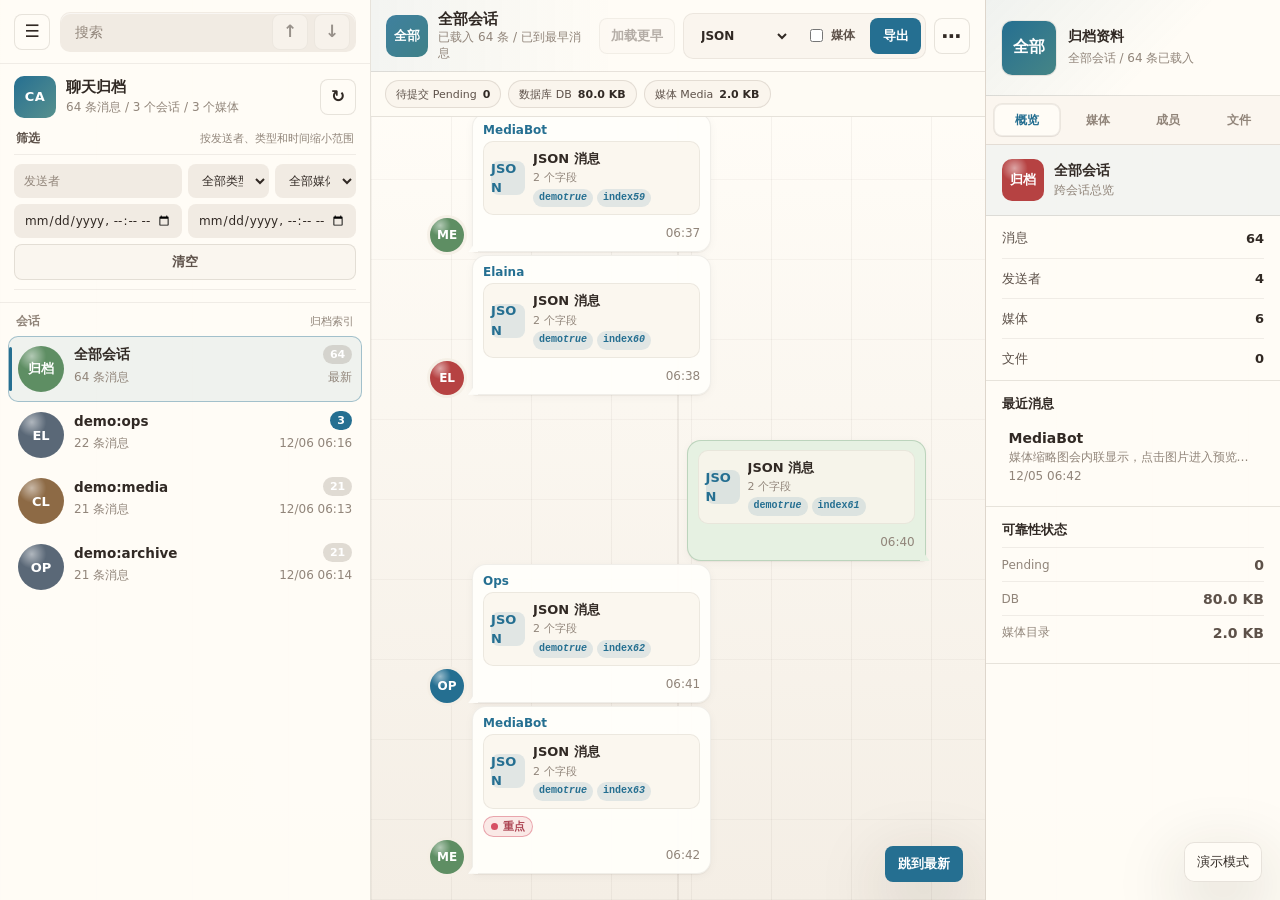
==== commit cbcf5981: "Redesign timeline archive interface" ====
--- a/pages/timeline/index.html
+++ b/pages/timeline/index.html
@@ -10,9 +10,8 @@
     <main class="messenger-shell shell" aria-label="聊天归档阅读器">
       <aside class="session-rail rail" aria-label="会话索引">
         <header class="rail-searchbar">
-          <button class="rail-menu icon-button" type="button" aria-label="会话菜单">☰</button>
+          <button class="rail-menu icon-button" type="button" aria-label="切换会话栏" aria-pressed="false">☰</button>
           <div class="search-shell">
-            <span class="search-icon" aria-hidden="true">⌕</span>
             <input id="searchInput" type="search" placeholder="搜索" autocomplete="off" aria-label="搜索消息" />
             <span id="searchCount" class="search-count"></span>
             <button id="prevSearchBtn" class="icon-button search-step" type="button" title="上一个结果" aria-label="上一个搜索结果">↑</button>
@@ -89,12 +88,6 @@
           <div id="timeline" class="timeline" aria-live="polite"></div>
           <button id="jumpLatestBtn" class="button jump-latest" type="button" hidden>跳到最新</button>
         </div>
-
-        <footer class="archive-composer" aria-label="只读归档工具栏">
-          <span class="composer-icon" aria-hidden="true">⌕</span>
-          <span class="composer-text">只读归档</span>
-          <span class="composer-meta">搜索、筛选、导出和查看原始记录</span>
-        </footer>
       </section>
 
       <aside id="inspectorPane" class="profile-panel inspector-pane" aria-label="归档资料">
@@ -133,7 +126,7 @@
         <header>
           <div>
             <h3 id="forwardViewerTitle">合并转发</h3>
-            <p class="panel-meta">只读归档预览</p>
+            <p class="panel-meta">转发预览</p>
           </div>
           <button id="closeForwardBtn" class="icon-button" type="button" aria-label="关闭合并转发预览">×</button>
         </header>
@@ -153,7 +146,7 @@
         <div id="tagDialogList" class="tag-dialog-list"></div>
         <div class="tag-create">
           <input id="newTagName" type="text" maxlength="40" placeholder="新标签名称" aria-label="新标签名称" />
-          <input id="newTagColor" type="color" value="#3390ec" aria-label="标签颜色" />
+          <input id="newTagColor" type="color" value="#256f91" aria-label="标签颜色" />
           <button id="createTagBtn" class="button" type="button">新建</button>
         </div>
       </form>
--- a/pages/timeline/style.css
+++ b/pages/timeline/style.css
@@ -1,122 +1,128 @@
 :root {
   color-scheme: light;
-  --app-bg: #eef2f6;
-  --panel-bg: #ffffff;
-  --panel-bg-soft: #f6f8fb;
-  --panel-bg-hover: #eef3f7;
-  --chat-bg: #dfead6;
-  --chat-pattern: rgba(93, 133, 102, 0.12);
-  --input-bg: #eef1f4;
-  --text: #17212b;
-  --text-secondary: #4d5b68;
-  --text-muted: #83909c;
-  --border: rgba(23, 33, 43, 0.1);
-  --border-strong: rgba(23, 33, 43, 0.18);
-  --accent: #3390ec;
-  --accent-hover: #2383dc;
-  --accent-soft: rgba(51, 144, 236, 0.12);
+  --paper: #fffcf6;
+  --paper-deep: #f4eee5;
+  --paper-wash: #faf5ed;
+  --paper-pressed: #ede4d8;
+  --ink: #312924;
+  --ink-soft: #5d5149;
+  --ink-muted: #91857a;
+  --line: rgba(70, 54, 43, 0.13);
+  --line-strong: rgba(70, 54, 43, 0.24);
+  --line-soft: rgba(70, 54, 43, 0.08);
+  --field: #f1ebe3;
+  --field-strong: #e9dfd3;
+  --accent: #256f91;
+  --accent-hover: #1e5f7d;
+  --accent-soft: rgba(37, 111, 145, 0.12);
+  --accent-quiet: rgba(37, 111, 145, 0.07);
   --accent-contrast: #ffffff;
-  --incoming: #ffffff;
-  --outgoing: #e3f7d7;
-  --outgoing-border: rgba(81, 163, 91, 0.22);
-  --service-bg: rgba(83, 123, 145, 0.18);
-  --mark: #ffe08a;
-  --danger: #c74242;
-  --success: #4fa35a;
-  --warning: #d18b23;
-  --shadow-pop: 0 14px 44px rgba(23, 33, 43, 0.18);
-  --shadow-soft: 0 1px 2px rgba(23, 33, 43, 0.08);
-  --radius-xs: 6px;
-  --radius-sm: 8px;
-  --radius-md: 12px;
-  --radius-lg: 16px;
-  --radius-xl: 20px;
-  --rail-width: clamp(300px, 30vw, 376px);
-  --profile-width: clamp(280px, 24vw, 338px);
+  --incoming: rgba(255, 254, 250, 0.96);
+  --outgoing: #e6f1e2;
+  --outgoing-border: rgba(81, 137, 92, 0.28);
+  --service-bg: rgba(37, 111, 145, 0.1);
+  --mark: #f7d76a;
+  --danger: #b64242;
+  --success: #4d8f59;
+  --warning: #b87428;
+  --shadow-pop: 0 22px 70px rgba(47, 37, 29, 0.22);
+  --shadow-soft: 0 1px 1px rgba(47, 37, 29, 0.04), 0 0 0 1px rgba(70, 54, 43, 0.08);
+  --shadow-bubble: 0 1px 1px rgba(47, 37, 29, 0.05), 0 2px 10px rgba(47, 37, 29, 0.04);
+  --radius-xs: 4px;
+  --radius-sm: 6px;
+  --radius-md: 8px;
+  --radius-lg: 10px;
+  --radius-xl: 14px;
+  --rail-width: clamp(320px, 29vw, 390px);
+  --profile-width: clamp(286px, 23vw, 344px);
   --header-height: 64px;
-  --composer-height: 54px;
-  --message-max: 430px;
-  --font-ui: ui-sans-serif, -apple-system, BlinkMacSystemFont, "Segoe UI", "Microsoft YaHei", sans-serif;
-  --font-mono: ui-monospace, "SFMono-Regular", Consolas, "Liberation Mono", monospace;
+  --message-max: 520px;
+  --font-ui: "Segoe UI Variable", "Segoe UI", "Microsoft YaHei UI", "Microsoft YaHei", ui-sans-serif, system-ui, sans-serif;
+  --font-mono: "Cascadia Mono", "SFMono-Regular", Consolas, "Liberation Mono", monospace;
   font-family: var(--font-ui);
 }
 
 @media (prefers-color-scheme: dark) {
   :root {
     color-scheme: dark;
-    --app-bg: #0f141a;
-    --panel-bg: #17212b;
-    --panel-bg-soft: #1c2833;
-    --panel-bg-hover: #223241;
-    --chat-bg: #0f191f;
-    --chat-pattern: rgba(154, 182, 160, 0.08);
-    --input-bg: #22313d;
-    --text: #eff5fb;
-    --text-secondary: #bcc7d1;
-    --text-muted: #7f8c97;
-    --border: rgba(239, 245, 251, 0.1);
-    --border-strong: rgba(239, 245, 251, 0.2);
-    --accent: #62aef4;
-    --accent-hover: #76bbf6;
-    --accent-soft: rgba(98, 174, 244, 0.14);
-    --incoming: #1f2c37;
-    --outgoing: #21422f;
-    --outgoing-border: rgba(119, 199, 124, 0.2);
+    --paper: #171b1d;
+    --paper-deep: #101416;
+    --paper-wash: #1d2224;
+    --paper-pressed: #252b2e;
+    --ink: #f1eee8;
+    --ink-soft: #c7bfb5;
+    --ink-muted: #8f8981;
+    --line: rgba(244, 236, 226, 0.1);
+    --line-strong: rgba(244, 236, 226, 0.2);
+    --line-soft: rgba(244, 236, 226, 0.06);
+    --field: #22282b;
+    --field-strong: #2a3135;
+    --accent: #62b4d6;
+    --accent-hover: #78c4e0;
+    --accent-soft: rgba(98, 180, 214, 0.15);
+    --accent-quiet: rgba(98, 180, 214, 0.08);
+    --incoming: rgba(31, 36, 38, 0.96);
+    --outgoing: #203227;
+    --outgoing-border: rgba(110, 172, 120, 0.25);
     --service-bg: rgba(255, 255, 255, 0.08);
     --mark: #765f20;
-    --shadow-pop: 0 18px 48px rgba(0, 0, 0, 0.38);
-    --shadow-soft: 0 0 0 1px rgba(255, 255, 255, 0.06);
+    --shadow-pop: 0 24px 70px rgba(0, 0, 0, 0.46);
+    --shadow-soft: 0 0 0 1px rgba(255, 255, 255, 0.07);
+    --shadow-bubble: 0 0 0 1px rgba(255, 255, 255, 0.06);
   }
 }
 
 :root[data-theme="light"] {
   color-scheme: light;
-  --app-bg: #eef2f6;
-  --panel-bg: #ffffff;
-  --panel-bg-soft: #f6f8fb;
-  --panel-bg-hover: #eef3f7;
-  --chat-bg: #dfead6;
-  --chat-pattern: rgba(93, 133, 102, 0.12);
-  --input-bg: #eef1f4;
-  --text: #17212b;
-  --text-secondary: #4d5b68;
-  --text-muted: #83909c;
-  --border: rgba(23, 33, 43, 0.1);
-  --border-strong: rgba(23, 33, 43, 0.18);
-  --accent: #3390ec;
-  --accent-hover: #2383dc;
-  --accent-soft: rgba(51, 144, 236, 0.12);
-  --incoming: #ffffff;
-  --outgoing: #e3f7d7;
-  --outgoing-border: rgba(81, 163, 91, 0.22);
-  --service-bg: rgba(83, 123, 145, 0.18);
-  --mark: #ffe08a;
+  --paper: #fffcf6;
+  --paper-deep: #f4eee5;
+  --paper-wash: #faf5ed;
+  --paper-pressed: #ede4d8;
+  --ink: #312924;
+  --ink-soft: #5d5149;
+  --ink-muted: #91857a;
+  --line: rgba(70, 54, 43, 0.13);
+  --line-strong: rgba(70, 54, 43, 0.24);
+  --line-soft: rgba(70, 54, 43, 0.08);
+  --field: #f1ebe3;
+  --field-strong: #e9dfd3;
+  --accent: #256f91;
+  --accent-hover: #1e5f7d;
+  --accent-soft: rgba(37, 111, 145, 0.12);
+  --accent-quiet: rgba(37, 111, 145, 0.07);
+  --incoming: rgba(255, 254, 250, 0.96);
+  --outgoing: #e6f1e2;
+  --outgoing-border: rgba(81, 137, 92, 0.28);
+  --service-bg: rgba(37, 111, 145, 0.1);
+  --mark: #f7d76a;
 }
 
 :root[data-theme="dark"] {
   color-scheme: dark;
-  --app-bg: #0f141a;
-  --panel-bg: #17212b;
-  --panel-bg-soft: #1c2833;
-  --panel-bg-hover: #223241;
-  --chat-bg: #0f191f;
-  --chat-pattern: rgba(154, 182, 160, 0.08);
-  --input-bg: #22313d;
-  --text: #eff5fb;
-  --text-secondary: #bcc7d1;
-  --text-muted: #7f8c97;
-  --border: rgba(239, 245, 251, 0.1);
-  --border-strong: rgba(239, 245, 251, 0.2);
-  --accent: #62aef4;
-  --accent-hover: #76bbf6;
-  --accent-soft: rgba(98, 174, 244, 0.14);
-  --incoming: #1f2c37;
-  --outgoing: #21422f;
-  --outgoing-border: rgba(119, 199, 124, 0.2);
+  --paper: #171b1d;
+  --paper-deep: #101416;
+  --paper-wash: #1d2224;
+  --paper-pressed: #252b2e;
+  --ink: #f1eee8;
+  --ink-soft: #c7bfb5;
+  --ink-muted: #8f8981;
+  --line: rgba(244, 236, 226, 0.1);
+  --line-strong: rgba(244, 236, 226, 0.2);
+  --line-soft: rgba(244, 236, 226, 0.06);
+  --field: #22282b;
+  --field-strong: #2a3135;
+  --accent: #62b4d6;
+  --accent-hover: #78c4e0;
+  --accent-soft: rgba(98, 180, 214, 0.15);
+  --accent-quiet: rgba(98, 180, 214, 0.08);
+  --incoming: rgba(31, 36, 38, 0.96);
+  --outgoing: #203227;
+  --outgoing-border: rgba(110, 172, 120, 0.25);
   --service-bg: rgba(255, 255, 255, 0.08);
   --mark: #765f20;
-  --shadow-pop: 0 18px 48px rgba(0, 0, 0, 0.38);
-  --shadow-soft: 0 0 0 1px rgba(255, 255, 255, 0.06);
+  --shadow-pop: 0 24px 70px rgba(0, 0, 0, 0.46);
+  --shadow-soft: 0 0 0 1px rgba(255, 255, 255, 0.07);
+  --shadow-bubble: 0 0 0 1px rgba(255, 255, 255, 0.06);
 }
 
 * {
@@ -133,8 +139,10 @@
   margin: 0;
   min-height: 100dvh;
   overflow: hidden;
-  background: var(--app-bg);
-  color: var(--text);
+  background:
+    repeating-linear-gradient(90deg, var(--line-soft) 0, var(--line-soft) 1px, transparent 1px, transparent 96px),
+    linear-gradient(180deg, var(--paper), var(--paper-deep));
+  color: var(--ink);
   font-family: var(--font-ui);
   font-size: 14px;
   -webkit-font-smoothing: antialiased;
@@ -154,6 +162,7 @@
 
 button:disabled {
   cursor: not-allowed;
+  opacity: 0.46;
 }
 
 input,
@@ -171,8 +180,12 @@
 }
 
 :focus-visible {
-  outline: 2px solid color-mix(in srgb, var(--accent), transparent 18%);
+  outline: 2px solid color-mix(in srgb, var(--accent), transparent 24%);
   outline-offset: 2px;
+}
+
+::selection {
+  background: color-mix(in srgb, var(--accent), transparent 76%);
 }
 
 ::-webkit-scrollbar {
@@ -183,7 +196,7 @@
 ::-webkit-scrollbar-thumb {
   border: 3px solid transparent;
   border-radius: 999px;
-  background: color-mix(in srgb, var(--text-muted), transparent 52%);
+  background: color-mix(in srgb, var(--ink-muted), transparent 52%);
   background-clip: padding-box;
 }
 
@@ -198,7 +211,10 @@
   width: 100%;
   height: 100dvh;
   min-height: 0;
-  background: var(--app-bg);
+  background:
+    linear-gradient(90deg, rgba(37, 111, 145, 0.045) 0, transparent 21%),
+    repeating-linear-gradient(90deg, var(--line-soft) 0, var(--line-soft) 1px, transparent 1px, transparent 96px),
+    linear-gradient(180deg, color-mix(in srgb, var(--paper), #fff 10%), var(--paper-deep));
 }
 
 .session-rail,
@@ -215,51 +231,54 @@
 .rail {
   display: flex;
   flex-direction: column;
-  border-right: 1px solid var(--border);
-  background: var(--panel-bg);
+  border-right: 1px solid var(--line);
+  background: color-mix(in srgb, var(--paper), transparent 2%);
 }
 
 .rail-searchbar {
   display: flex;
   align-items: center;
-  gap: 8px;
+  gap: 10px;
   min-height: var(--header-height);
-  padding: 10px 14px 7px;
+  border-bottom: 1px solid var(--line-soft);
+  padding: 10px 14px;
 }
 
 .rail-menu {
   flex: 0 0 auto;
 }
 
+.rail-menu[aria-pressed="true"] {
+  border-color: color-mix(in srgb, var(--accent), transparent 64%);
+  background: var(--accent-soft);
+  color: var(--accent);
+}
+
 .search-shell {
   display: grid;
-  grid-template-columns: auto minmax(0, 1fr) auto auto auto;
+  grid-template-columns: minmax(0, 1fr) auto auto auto;
   align-items: center;
   gap: 6px;
   width: 100%;
   min-width: 0;
   height: 40px;
   border: 1px solid transparent;
-  border-radius: 999px;
-  background: var(--input-bg);
+  border-radius: var(--radius-lg);
+  background: var(--field);
   padding: 0 5px 0 12px;
+  box-shadow: inset 0 1px 0 color-mix(in srgb, #fff, transparent 42%);
   transition:
     border-color 150ms cubic-bezier(0.23, 1, 0.32, 1),
-    background 150ms cubic-bezier(0.23, 1, 0.32, 1);
+    background 150ms cubic-bezier(0.23, 1, 0.32, 1),
+    box-shadow 150ms cubic-bezier(0.23, 1, 0.32, 1);
 }
 
 .search-shell:focus-within {
-  border-color: color-mix(in srgb, var(--accent), transparent 48%);
-  background: color-mix(in srgb, var(--input-bg), var(--panel-bg) 20%);
-}
-
-.search-icon {
-  display: grid;
-  place-items: center;
-  width: 18px;
-  color: var(--text-muted);
-  font-size: 15px;
-  line-height: 1;
+  border-color: color-mix(in srgb, var(--accent), transparent 50%);
+  background: color-mix(in srgb, var(--field), var(--paper) 18%);
+  box-shadow:
+    inset 0 1px 0 color-mix(in srgb, #fff, transparent 38%),
+    0 0 0 3px color-mix(in srgb, var(--accent), transparent 88%);
 }
 
 input[type="search"] {
@@ -273,12 +292,12 @@
 
 input[type="search"]::placeholder,
 input[type="text"]::placeholder {
-  color: var(--text-muted);
+  color: var(--ink-muted);
 }
 
 .search-count {
   min-width: 0;
-  color: var(--text-muted);
+  color: var(--ink-muted);
   font-size: 12px;
   font-variant-numeric: tabular-nums;
   white-space: nowrap;
@@ -288,16 +307,16 @@
   width: 30px;
   height: 30px;
   min-height: 30px;
-  font-size: 14px;
+  font-size: 13px;
 }
 
 .brand {
   display: grid;
-  grid-template-columns: 44px minmax(0, 1fr) 36px;
+  grid-template-columns: 42px minmax(0, 1fr) 36px;
   align-items: center;
   gap: 10px;
-  min-height: 58px;
-  padding: 5px 14px 10px;
+  min-height: 64px;
+  padding: 11px 14px 10px;
 }
 
 .brand-mark,
@@ -306,7 +325,8 @@
 .session-avatar,
 .conversation-avatar,
 .avatar,
-.person-avatar {
+.person-avatar,
+.profile-avatar {
   display: inline-flex;
   align-items: center;
   justify-content: center;
@@ -314,17 +334,21 @@
   overflow: hidden;
   border-radius: 50%;
   background:
-    radial-gradient(circle at 30% 25%, rgba(255, 255, 255, 0.46), transparent 30%),
-    var(--avatar-bg, linear-gradient(135deg, #4db2ff, #8a7cff));
+    radial-gradient(circle at 30% 22%, rgba(255, 255, 255, 0.52), transparent 30%),
+    var(--avatar-bg, linear-gradient(135deg, #256f91, #72a376));
   color: #fff;
-  font-weight: 700;
+  font-weight: 750;
   font-variant-numeric: tabular-nums;
 }
 
 .brand-mark {
-  width: 44px;
-  height: 44px;
-  font-size: 14px;
+  width: 42px;
+  height: 42px;
+  border-radius: var(--radius-lg);
+  background:
+    linear-gradient(135deg, var(--accent), color-mix(in srgb, var(--accent), #9abf88 42%));
+  font-size: 13px;
+  letter-spacing: 0.04em;
 }
 
 .brand-copy {
@@ -333,9 +357,9 @@
 
 h1 {
   overflow: hidden;
-  color: var(--text);
+  color: var(--ink);
   font-size: 15px;
-  font-weight: 700;
+  font-weight: 750;
   line-height: 1.2;
   text-overflow: ellipsis;
   white-space: nowrap;
@@ -348,7 +372,7 @@
 .media-meta,
 .media-kind,
 .eyebrow {
-  color: var(--text-muted);
+  color: var(--ink-muted);
   font-size: 12px;
   line-height: 1.35;
 }
@@ -365,7 +389,7 @@
 }
 
 .search-box {
-  padding: 0 14px 10px;
+  padding: 0 14px 12px;
 }
 
 .filter-caption {
@@ -373,15 +397,15 @@
   align-items: baseline;
   justify-content: space-between;
   gap: 10px;
-  padding: 2px 2px 6px;
-  color: var(--text-secondary);
-  font-size: 12px;
-  font-weight: 700;
+  padding: 2px 2px 7px;
+  color: var(--ink-soft);
+  font-size: 12px;
+  font-weight: 720;
 }
 
 .filter-caption small {
   overflow: hidden;
-  color: var(--text-muted);
+  color: var(--ink-muted);
   font-size: 11px;
   font-weight: 500;
   text-overflow: ellipsis;
@@ -391,11 +415,10 @@
 .filter-grid {
   display: grid;
   grid-template-columns: repeat(4, minmax(0, 1fr));
-  gap: 5px;
-  padding: 7px;
-  border: 1px solid color-mix(in srgb, var(--border), transparent 22%);
-  border-radius: var(--radius-lg);
-  background: color-mix(in srgb, var(--panel-bg-soft), transparent 28%);
+  gap: 6px;
+  border-top: 1px solid var(--line-soft);
+  border-bottom: 1px solid var(--line-soft);
+  padding: 9px 0;
 }
 
 .filter-grid input,
@@ -406,13 +429,13 @@
 select,
 input[type="datetime-local"] {
   min-width: 0;
-  height: 32px;
+  height: 34px;
   border: 1px solid transparent;
   border-radius: var(--radius-md);
-  background: color-mix(in srgb, var(--input-bg), var(--panel-bg) 10%);
+  background: var(--field);
   padding: 0 9px;
-  color: var(--text);
-  font-size: 11.5px;
+  color: var(--ink);
+  font-size: 12px;
 }
 
 #senderFilter {
@@ -433,6 +456,7 @@
 input[type="datetime-local"]:focus {
   border-color: color-mix(in srgb, var(--accent), transparent 48%);
   outline: 0;
+  box-shadow: 0 0 0 3px color-mix(in srgb, var(--accent), transparent 88%);
 }
 
 .filter-grid input[type="datetime-local"] {
@@ -450,10 +474,11 @@
   align-items: center;
   justify-content: space-between;
   gap: 12px;
-  padding: 9px 16px 5px;
-  color: var(--text-muted);
-  font-size: 12px;
-  font-weight: 650;
+  border-top: 1px solid var(--line-soft);
+  padding: 10px 16px 6px;
+  color: var(--ink-muted);
+  font-size: 12px;
+  font-weight: 720;
 }
 
 .rail-section-title small {
@@ -470,38 +495,56 @@
   flex-direction: column;
   min-height: 0;
   overflow: auto;
-  padding: 0 7px 10px;
+  padding: 0 8px 12px;
 }
 
 .conversation {
   position: relative;
   display: grid;
-  grid-template-columns: 48px minmax(0, 1fr);
-  gap: 9px;
+  grid-template-columns: 46px minmax(0, 1fr);
+  gap: 10px;
   width: 100%;
   min-height: 66px;
-  border: 0;
-  border-radius: var(--radius-sm);
+  border: 1px solid transparent;
+  border-radius: var(--radius-lg);
   background: transparent;
   padding: 8px 9px;
   text-align: left;
   transition:
     background 130ms cubic-bezier(0.23, 1, 0.32, 1),
-    color 130ms cubic-bezier(0.23, 1, 0.32, 1);
+    border-color 130ms cubic-bezier(0.23, 1, 0.32, 1),
+    transform 130ms cubic-bezier(0.23, 1, 0.32, 1);
+}
+
+.conversation::before {
+  content: "";
+  position: absolute;
+  inset: 10px auto 10px 0;
+  width: 3px;
+  border-radius: 999px;
+  background: transparent;
 }
 
 .conversation:hover {
-  background: color-mix(in srgb, var(--panel-bg-hover), transparent 14%);
+  background: color-mix(in srgb, var(--field), transparent 45%);
 }
 
 .conversation.active {
+  border-color: color-mix(in srgb, var(--accent), transparent 62%);
+  background: var(--accent-quiet);
+}
+
+.conversation.active::before {
   background: var(--accent);
-  color: var(--accent-contrast);
+}
+
+.conversation:active {
+  transform: scale(0.99);
 }
 
 .conversation-avatar {
-  width: 48px;
-  height: 48px;
+  width: 46px;
+  height: 46px;
   align-self: center;
   font-size: 13px;
 }
@@ -509,7 +552,8 @@
 .conversation-avatar img,
 .avatar img,
 .person-avatar img,
-.session-avatar img {
+.session-avatar img,
+.profile-avatar img {
   width: 100%;
   height: 100%;
   object-fit: cover;
@@ -528,7 +572,7 @@
   flex-direction: column;
   justify-content: center;
   min-width: 0;
-  gap: 4px;
+  gap: 5px;
 }
 
 .conversation-title-row {
@@ -540,9 +584,9 @@
 
 .conversation-title {
   overflow: hidden;
-  color: inherit;
+  color: var(--ink);
   font-size: 13.5px;
-  font-weight: 700;
+  font-weight: 720;
   text-overflow: ellipsis;
   white-space: nowrap;
 }
@@ -551,11 +595,11 @@
   min-width: 22px;
   height: 19px;
   border-radius: 999px;
-  background: color-mix(in srgb, var(--text-muted), transparent 70%);
+  background: color-mix(in srgb, var(--ink-muted), transparent 72%);
   padding: 0 7px;
   color: #fff;
   font-size: 11px;
-  font-weight: 700;
+  font-weight: 750;
   line-height: 19px;
   text-align: center;
   font-variant-numeric: tabular-nums;
@@ -563,11 +607,6 @@
 
 .conversation-badge.unread {
   background: var(--accent);
-}
-
-.conversation.active .conversation-badge,
-.conversation.active .conversation-badge.unread {
-  background: rgba(255, 255, 255, 0.28);
 }
 
 .conversation-sub {
@@ -581,11 +620,6 @@
   overflow: hidden;
   text-overflow: ellipsis;
   white-space: nowrap;
-}
-
-.conversation.active .conversation-sub,
-.conversation.active .brand p {
-  color: rgba(255, 255, 255, 0.78);
 }
 
 .chat-panel,
@@ -594,8 +628,8 @@
   display: flex;
   flex-direction: column;
   overflow: hidden;
-  border-right: 1px solid var(--border);
-  background: var(--chat-bg);
+  border-right: 1px solid var(--line);
+  background: var(--paper-deep);
 }
 
 .chat-header,
@@ -604,10 +638,12 @@
   align-items: center;
   justify-content: space-between;
   gap: 14px;
-  min-height: 66px;
-  border-bottom: 1px solid var(--border);
-  background: color-mix(in srgb, var(--panel-bg), transparent 2%);
-  padding: 9px 14px;
+  min-height: 65px;
+  border-bottom: 1px solid var(--line);
+  background:
+    linear-gradient(90deg, color-mix(in srgb, var(--accent-soft), transparent 55%), transparent 40%),
+    color-mix(in srgb, var(--paper), transparent 2%);
+  padding: 10px 15px;
   z-index: 3;
 }
 
@@ -616,11 +652,18 @@
   align-items: center;
   min-width: 0;
   gap: 10px;
+}
+
+.session-toggle {
+  display: none;
 }
 
 .chat-avatar {
   width: 42px;
   height: 42px;
+  border-radius: var(--radius-lg);
+  background:
+    linear-gradient(135deg, color-mix(in srgb, var(--accent), #fff 12%), color-mix(in srgb, var(--accent), #72a376 34%));
   font-size: 13px;
 }
 
@@ -631,9 +674,9 @@
 h2 {
   overflow: hidden;
   max-width: 58vw;
-  color: var(--text);
+  color: var(--ink);
   font-size: 15px;
-  font-weight: 700;
+  font-weight: 760;
   line-height: 1.25;
   text-overflow: ellipsis;
   white-space: nowrap;
@@ -653,21 +696,22 @@
 }
 
 .export-cluster {
-  border-radius: 999px;
-  background: color-mix(in srgb, var(--panel-bg-soft), transparent 8%);
-  padding: 3px;
+  border: 1px solid var(--line-soft);
+  border-radius: var(--radius-lg);
+  background: color-mix(in srgb, var(--paper-wash), transparent 16%);
+  padding: 4px;
 }
 
 .status-strip {
   display: flex;
-  gap: 6px;
+  gap: 7px;
   min-height: 0;
   max-height: 86px;
   overflow-x: auto;
   overflow-y: hidden;
-  border-bottom: 1px solid var(--border);
-  background: color-mix(in srgb, var(--panel-bg), transparent 5%);
-  padding: 7px 14px;
+  border-bottom: 1px solid var(--line);
+  background: color-mix(in srgb, var(--paper), transparent 8%);
+  padding: 8px 14px;
 }
 
 .status-strip:empty {
@@ -679,19 +723,19 @@
   align-items: center;
   flex: 0 0 auto;
   gap: 6px;
-  min-height: 27px;
-  border: 1px solid var(--border);
+  min-height: 28px;
+  border: 1px solid var(--line);
   border-radius: 999px;
-  background: color-mix(in srgb, var(--panel-bg-soft), transparent 10%);
-  padding: 0 9px;
-  color: var(--text-secondary);
+  background: var(--paper-wash);
+  padding: 0 10px;
+  color: var(--ink-soft);
   font-size: 11px;
   white-space: nowrap;
 }
 
 .status-chip strong {
-  color: var(--text);
-  font-weight: 750;
+  color: var(--ink);
+  font-weight: 760;
   font-variant-numeric: tabular-nums;
 }
 
@@ -709,10 +753,10 @@
   min-height: 0;
   overflow: hidden;
   background:
-    radial-gradient(circle at 18px 18px, var(--chat-pattern) 1.2px, transparent 1.5px),
-    radial-gradient(circle at 44px 40px, var(--chat-pattern) 1px, transparent 1.4px),
-    linear-gradient(135deg, color-mix(in srgb, var(--chat-bg), #fff 4%), var(--chat-bg));
-  background-size: 58px 58px, 72px 72px, auto;
+    linear-gradient(90deg, transparent calc(50% - 1px), var(--line-soft) calc(50% - 1px), var(--line-soft) calc(50% + 1px), transparent calc(50% + 1px)),
+    repeating-linear-gradient(90deg, rgba(70, 54, 43, 0.055) 0, rgba(70, 54, 43, 0.055) 1px, transparent 1px, transparent 80px),
+    repeating-linear-gradient(0deg, rgba(70, 54, 43, 0.04) 0, rgba(70, 54, 43, 0.04) 1px, transparent 1px, transparent 80px),
+    linear-gradient(180deg, color-mix(in srgb, var(--paper), #fff 7%), var(--paper-deep));
 }
 
 .timeline {
@@ -722,20 +766,21 @@
   min-height: 0;
   overflow-x: hidden;
   overflow-y: auto;
-  padding: 15px clamp(12px, 5vw, 54px) 22px;
+  padding: 18px clamp(14px, 4.6vw, 62px) 28px;
 }
 
 .day-divider,
 .time-gap {
   width: fit-content;
-  max-width: min(82vw, 420px);
-  margin: 10px auto;
+  max-width: min(82vw, 440px);
+  margin: 12px auto;
+  border: 1px solid var(--line-soft);
   border-radius: 999px;
-  background: var(--service-bg);
-  padding: 5px 11px;
-  color: color-mix(in srgb, var(--text-secondary), transparent 8%);
-  font-size: 12px;
-  font-weight: 650;
+  background: color-mix(in srgb, var(--paper), transparent 10%);
+  padding: 5px 12px;
+  color: color-mix(in srgb, var(--ink-soft), transparent 8%);
+  font-size: 12px;
+  font-weight: 720;
   line-height: 1.2;
   text-align: center;
   backdrop-filter: blur(8px);
@@ -750,9 +795,9 @@
   display: grid;
   grid-template-columns: 34px minmax(0, auto);
   align-items: end;
-  gap: 7px;
-  width: min(100%, calc(var(--message-max) + 54px));
-  margin: 2px 0;
+  gap: 8px;
+  width: min(100%, calc(var(--message-max) + 56px));
+  margin: 3px 0;
 }
 
 .message-row.self {
@@ -771,7 +816,7 @@
   border: 0;
   padding: 0;
   font-size: 12px;
-  box-shadow: 0 0 0 2px color-mix(in srgb, var(--chat-bg), transparent 20%);
+  box-shadow: 0 0 0 3px color-mix(in srgb, var(--paper-deep), transparent 18%);
 }
 
 .avatar:hover {
@@ -795,19 +840,20 @@
   position: relative;
   width: fit-content;
   max-width: min(var(--message-max), 100%);
-  min-width: 112px;
-  border-radius: var(--radius-lg) var(--radius-lg) var(--radius-lg) var(--radius-xs);
+  min-width: 116px;
+  border: 1px solid var(--line-soft);
+  border-radius: var(--radius-xl) var(--radius-xl) var(--radius-xl) var(--radius-xs);
   background: var(--incoming);
-  box-shadow: var(--shadow-soft);
-  padding: 8px 10px 5px;
-  color: var(--text);
+  box-shadow: var(--shadow-bubble);
+  padding: 9px 10px 6px;
+  color: var(--ink);
   overflow-wrap: anywhere;
 }
 
 .message-row.self .bubble {
   margin-left: auto;
-  border: 1px solid var(--outgoing-border);
-  border-radius: var(--radius-lg) var(--radius-lg) var(--radius-xs) var(--radius-lg);
+  border-color: var(--outgoing-border);
+  border-radius: var(--radius-xl) var(--radius-xl) var(--radius-xs) var(--radius-xl);
   background: var(--outgoing);
 }
 
@@ -825,7 +871,7 @@
 .message-row.self.group-last .bubble::before {
   content: "";
   position: absolute;
-  bottom: 0;
+  bottom: -1px;
   width: 10px;
   height: 14px;
   background: inherit;
@@ -841,10 +887,11 @@
   clip-path: polygon(0 0, 0 100%, 100% 100%);
 }
 
-.message-row.active-search .bubble {
+.message-row.active-search .bubble,
+.system-tip-row.active-search .system-tip {
   box-shadow:
-    0 0 0 2px color-mix(in srgb, var(--accent), transparent 20%),
-    0 10px 28px rgba(51, 144, 236, 0.2);
+    0 0 0 2px color-mix(in srgb, var(--accent), transparent 24%),
+    0 12px 34px color-mix(in srgb, var(--accent), transparent 82%);
 }
 
 .sender {
@@ -852,10 +899,10 @@
   align-items: center;
   flex-wrap: wrap;
   gap: 5px;
-  margin-bottom: 3px;
+  margin-bottom: 4px;
   color: var(--accent);
   font-size: 12px;
-  font-weight: 700;
+  font-weight: 760;
 }
 
 .sender-badge,
@@ -867,7 +914,7 @@
   min-width: 0;
   border-radius: 999px;
   font-size: 11px;
-  font-weight: 650;
+  font-weight: 680;
   line-height: 1;
   white-space: nowrap;
 }
@@ -890,21 +937,26 @@
 }
 
 .message-text {
-  color: var(--text);
+  color: var(--ink);
   font-size: 14px;
-  line-height: 1.42;
+  line-height: 1.48;
   white-space: pre-wrap;
   word-break: break-word;
   text-wrap: pretty;
 }
 
+.message-text .inline-rich-card,
+.message-text .inline-rich-card * {
+  white-space: normal;
+}
+
 .bubble.is-recalled {
   opacity: 0.68;
 }
 
 .message-recalled {
   margin-top: 6px;
-  color: var(--text-muted);
+  color: var(--ink-muted);
   font-size: 12px;
   font-style: italic;
 }
@@ -913,8 +965,8 @@
   display: block;
   margin-bottom: 7px;
   border-left: 3px solid var(--accent);
-  border-radius: var(--radius-xs);
-  background: color-mix(in srgb, var(--accent-soft), transparent 28%);
+  border-radius: var(--radius-sm);
+  background: var(--accent-quiet);
   padding: 6px 8px;
   text-align: left;
 }
@@ -933,7 +985,7 @@
 }
 
 .reply-preview span {
-  color: var(--text-secondary);
+  color: var(--ink-soft);
   font-size: 12px;
   line-height: 1.35;
 }
@@ -959,7 +1011,7 @@
   border: 1px solid color-mix(in srgb, var(--tag-color, var(--accent)), transparent 55%);
   background: color-mix(in srgb, var(--tag-color, var(--accent)), transparent 88%);
   padding: 4px 7px;
-  color: color-mix(in srgb, var(--tag-color, var(--accent)), var(--text) 25%);
+  color: color-mix(in srgb, var(--tag-color, var(--accent)), var(--ink) 25%);
 }
 
 .tag-chip::before {
@@ -972,30 +1024,21 @@
 
 .reaction-chip {
   gap: 4px;
-  border: 1px solid var(--border);
-  background: color-mix(in srgb, var(--panel-bg), transparent 10%);
+  border: 1px solid var(--line);
+  background: color-mix(in srgb, var(--paper), transparent 10%);
   padding: 3px 6px;
-  color: var(--text-secondary);
+  color: var(--ink-soft);
 }
 
 .reaction-chip.active {
-  border-color: color-mix(in srgb, var(--accent), transparent 38%);
+  border-color: color-mix(in srgb, var(--accent), transparent 42%);
   background: var(--accent-soft);
 }
 
 .reaction-chip img {
   width: 16px;
   height: 16px;
-}
-
-.reaction-chip img + em,
-.reaction-chip b {
-  font-style: normal;
-  font-size: 11px;
-}
-
-.reaction-chip.no-image em {
-  display: inline;
+  object-fit: contain;
 }
 
 .message-foot {
@@ -1003,52 +1046,53 @@
   align-items: center;
   justify-content: flex-end;
   flex-wrap: wrap;
-  gap: 4px;
-  margin-top: 3px;
-  min-height: 20px;
-}
-
-.message-action {
-  min-height: 22px;
-  border: 0;
+  gap: 5px;
+  margin-top: 6px;
+  color: var(--ink-muted);
+}
+
+.message-platform {
+  margin-left: auto;
+  color: var(--ink-muted);
+  font-size: 11px;
+}
+
+.message-action,
+.media-download {
+  display: inline-flex;
+  align-items: center;
+  justify-content: center;
+  min-height: 24px;
+  border: 1px solid transparent;
   border-radius: 999px;
   background: transparent;
-  padding: 0 5px;
-  color: var(--text-muted);
+  padding: 0 7px;
+  color: var(--ink-muted);
   font-size: 11px;
-  font-weight: 650;
+  font-weight: 680;
+}
+
+.message-action {
   opacity: 0;
   transition:
-    opacity 120ms cubic-bezier(0.23, 1, 0.32, 1),
-    background 120ms cubic-bezier(0.23, 1, 0.32, 1);
-}
-
-.message-action:hover,
-.message-action:focus-visible,
-.message-action.active {
-  background: color-mix(in srgb, var(--accent), transparent 86%);
-  color: var(--accent);
+    opacity 130ms cubic-bezier(0.23, 1, 0.32, 1),
+    background 130ms cubic-bezier(0.23, 1, 0.32, 1),
+    color 130ms cubic-bezier(0.23, 1, 0.32, 1);
+}
+
+.bubble:hover .message-action,
+.message-row:focus-within .message-action {
   opacity: 1;
 }
 
-.bubble:hover .message-action,
-.message-action:focus-visible {
+.favorite-action.active {
   opacity: 1;
-}
-
-.message-platform,
+  color: var(--warning);
+}
+
 .message-time {
-  margin-left: auto;
-  color: color-mix(in srgb, var(--text-muted), transparent 4%);
-  font-size: 11px;
-  line-height: 20px;
-  white-space: nowrap;
+  margin-left: 2px;
   font-variant-numeric: tabular-nums;
-}
-
-.message-platform {
-  margin-left: 4px;
-  font-weight: 650;
 }
 
 .system-tip-row {
@@ -1058,556 +1102,391 @@
 }
 
 .system-tip {
-  max-width: min(72vw, 460px);
+  max-width: min(72vw, 560px);
+  border: 1px solid var(--line-soft);
   border-radius: 999px;
   background: var(--service-bg);
   padding: 6px 11px;
-  color: color-mix(in srgb, var(--text-secondary), transparent 4%);
-  font-size: 12px;
-  font-weight: 650;
+  color: var(--ink-soft);
+  font-size: 12px;
+  line-height: 1.35;
   text-align: center;
-  backdrop-filter: blur(8px);
-}
-
-.system-tip-row.active-search .system-tip {
-  box-shadow: 0 0 0 2px color-mix(in srgb, var(--accent), transparent 28%);
-}
-
-.inline-mention,
-.inline-face {
+}
+
+mark {
+  border-radius: 3px;
+  background: var(--mark);
+  color: inherit;
+  padding: 0 2px;
+}
+
+.media-grid {
+  display: grid;
+  gap: 8px;
+  margin-top: 8px;
+}
+
+.media-card {
+  display: grid;
+  gap: 6px;
+  max-width: min(360px, 100%);
+}
+
+.media-thumb,
+.inline-image-preview,
+.video-element {
+  position: relative;
+  display: grid;
+  place-items: center;
+  overflow: hidden;
+  border: 1px solid var(--line-soft);
+  border-radius: var(--radius-lg);
+  background: var(--paper-pressed);
+  padding: 0;
+  color: var(--ink-muted);
+}
+
+.media-thumb img,
+.inline-image-preview img,
+.video-element img {
+  width: 100%;
+  height: 100%;
+  object-fit: cover;
+}
+
+.media-thumb:not(.loaded) img,
+.inline-image-preview:not(.loaded) img,
+.video-element:not(.loaded) img {
+  opacity: 0;
+}
+
+.media-loading,
+.media-error {
+  position: absolute;
+  inset: 0;
+  display: grid;
+  place-items: center;
+  color: var(--ink-muted);
+  font-size: 12px;
+}
+
+.media-error {
+  display: none;
+}
+
+.load-error .media-loading {
+  display: none;
+}
+
+.load-error .media-error {
+  display: grid;
+}
+
+.loaded .media-loading,
+.loaded .media-error {
+  display: none;
+}
+
+.media-card video,
+.media-card audio {
+  max-width: 100%;
+  border-radius: var(--radius-lg);
+}
+
+.media-playback-note {
+  border: 1px solid var(--line-soft);
+  border-radius: var(--radius-lg);
+  background: var(--paper-wash);
+  padding: 9px;
+  color: var(--ink-muted);
+  font-size: 12px;
+}
+
+.media-file,
+.inline-rich-card {
+  display: grid;
+  grid-template-columns: 34px minmax(0, 1fr) auto;
+  align-items: center;
+  gap: 8px;
+  min-width: 0;
+  border: 1px solid var(--line-soft);
+  border-radius: var(--radius-lg);
+  background: color-mix(in srgb, var(--paper-wash), transparent 20%);
+  padding: 7px;
+}
+
+.file-icon,
+.rich-card-icon {
   display: inline-flex;
   align-items: center;
-  min-height: 24px;
+  justify-content: center;
+  width: 34px;
+  height: 34px;
+  border-radius: var(--radius-md);
+  background: var(--accent-soft);
+  color: var(--accent);
+  font-size: 13px;
+  font-weight: 800;
+}
+
+.file-main,
+.rich-card-main {
+  display: grid;
+  min-width: 0;
+  gap: 2px;
+}
+
+.file-main strong,
+.rich-card-main strong {
+  overflow: hidden;
+  color: var(--ink);
+  font-size: 13px;
+  text-overflow: ellipsis;
+  white-space: nowrap;
+}
+
+.media-kind,
+.rich-card-main small {
+  overflow: hidden;
+  color: var(--ink-muted);
+  font-size: 11px;
+  text-overflow: ellipsis;
+  white-space: nowrap;
+}
+
+.media-meta {
+  overflow: hidden;
+  color: var(--ink-muted);
+  text-overflow: ellipsis;
+  white-space: nowrap;
+}
+
+.media-file.compact {
+  grid-template-columns: minmax(0, 1fr) auto;
+  padding: 5px 0 0;
+  border: 0;
+  background: transparent;
+}
+
+.media-file.compact .file-icon,
+.media-file.compact .media-kind {
+  display: none;
+}
+
+.media-file.compact .media-meta {
+  max-width: 260px;
+}
+
+.media-file.compact .media-download {
+  min-height: 26px;
+  padding: 0 9px;
+  font-size: 11px;
+}
+
+.inline-card-action,
+.voice-download {
+  color: var(--accent);
+  font-size: 12px;
+  font-weight: 700;
+  text-decoration: none;
+}
+
+.json-element {
+  width: min(320px, 100%);
+}
+
+.json-field-list {
+  display: flex;
+  flex-wrap: wrap;
+  gap: 4px;
+}
+
+.json-field-list span {
+  border-radius: 999px;
+  background: var(--accent-soft);
+  padding: 2px 6px;
+  color: var(--accent);
+  font-family: var(--font-mono);
+  font-size: 10px;
+  font-weight: 700;
+}
+
+.inline-face,
+.inline-mention {
+  display: inline-flex;
+  align-items: center;
+  min-height: 22px;
   border-radius: 999px;
   background: var(--accent-soft);
   padding: 0 7px;
   color: var(--accent);
-  font-weight: 650;
-}
-
-.market-face-shell,
-.inline-face-shell {
-  display: inline-flex;
-  align-items: center;
-  gap: 6px;
-  max-width: 100%;
-  vertical-align: middle;
-}
-
-.market-face-shell em,
-.inline-face-shell em {
-  color: var(--text-muted);
-  font-size: 12px;
+  font-size: 12px;
+  font-weight: 680;
+}
+
+.inline-face-shell,
+.market-face-shell {
+  display: inline-grid;
+  gap: 3px;
+  vertical-align: top;
+}
+
+.inline-face-img {
+  width: 28px;
+  height: 28px;
+  object-fit: contain;
+}
+
+.inline-market-face {
+  object-fit: contain;
+}
+
+.inline-face-shell em,
+.market-face-shell em {
+  color: var(--ink-muted);
+  font-size: 11px;
   font-style: normal;
 }
 
 .market-face-shell.no-image em,
 .inline-face-shell.no-image em {
-  color: var(--text-secondary);
-}
-
-.inline-market-face,
-.inline-face-img {
-  display: inline-block;
-  max-width: 180px;
-  max-height: 180px;
-  vertical-align: middle;
-}
-
-.inline-face-img {
-  width: 24px;
-  height: 24px;
-}
-
-.inline-image-preview,
+  display: inline-flex;
+  border-radius: 999px;
+  background: var(--accent-soft);
+  padding: 3px 7px;
+  color: var(--accent);
+}
+
 .video-element {
+  grid-template-rows: minmax(0, 1fr) auto;
+  min-width: 180px;
+  text-align: left;
+}
+
+.video-cover {
   position: relative;
-  display: inline-flex;
-  overflow: hidden;
-  max-width: 100%;
-  border: 0;
-  border-radius: var(--radius-md);
-  background: color-mix(in srgb, var(--text), transparent 90%);
-  padding: 0;
-  vertical-align: top;
-}
-
-.inline-image-preview img,
-.video-cover img {
+  display: grid;
+  place-items: center;
   width: 100%;
   height: 100%;
-  object-fit: cover;
-  opacity: 0;
-  transition: opacity 160ms cubic-bezier(0.23, 1, 0.32, 1);
-}
-
-.inline-image-preview.loaded img,
-.media-thumb.loaded img,
-.video-element.loaded img {
-  opacity: 1;
-}
-
-.inline-image-preview.load-error img,
-.media-thumb.load-error img,
-.video-element.load-error img {
-  opacity: 0;
-}
-
-.media-loading,
-.media-error {
+  min-height: 120px;
+}
+
+.video-cover b {
   position: absolute;
-  inset: 0;
   display: grid;
   place-items: center;
-  color: var(--text-muted);
-  font-size: 12px;
-  text-align: center;
-}
-
-.media-error {
-  display: none;
-  color: var(--danger);
-}
-
-.inline-image-preview.loaded .media-loading,
-.media-thumb.loaded .media-loading,
-.video-element.loaded .media-loading,
-.inline-image-preview.loaded .media-error,
-.media-thumb.loaded .media-error,
-.video-element.loaded .media-error,
-.inline-image-preview.load-error .media-loading,
-.media-thumb.load-error .media-loading,
-.video-element.load-error .media-loading {
-  display: none;
-}
-
-.inline-image-preview.load-error .media-error,
-.media-thumb.load-error .media-error,
-.video-element.load-error .media-error {
-  display: grid;
-}
-
-.inline-rich-card,
-.forward-card,
-.voice-element {
-  display: inline-flex;
-  align-items: center;
-  gap: 10px;
-  max-width: 100%;
-  border: 1px solid var(--border);
-  border-radius: var(--radius-md);
-  background: color-mix(in srgb, var(--panel-bg), transparent 6%);
-  padding: 9px;
-  color: var(--text);
-  text-decoration: none;
-}
-
-.inline-rich-card {
-  vertical-align: middle;
-}
-
-.rich-card-icon,
-.file-icon,
-.voice-play {
-  display: inline-flex;
-  align-items: center;
-  justify-content: center;
-  flex: 0 0 auto;
-  width: 34px;
-  height: 34px;
+  width: 42px;
+  height: 42px;
   border-radius: 50%;
-  background: var(--accent-soft);
-  color: var(--accent);
-  font-size: 13px;
-  font-weight: 800;
-}
-
-.rich-card-main,
-.file-main {
-  display: grid;
-  min-width: 0;
+  background: rgba(0, 0, 0, 0.46);
+  color: #fff;
+  font-size: 18px;
+}
+
+.video-caption {
+  display: grid;
+  width: 100%;
   gap: 2px;
-}
-
-.rich-card-main strong,
-.forward-card strong,
-.file-row strong,
-.viewer-file strong {
-  overflow: hidden;
-  color: var(--text);
-  font-size: 13px;
-  font-weight: 700;
-  text-overflow: ellipsis;
-  white-space: nowrap;
-}
-
-.rich-card-main small,
-.forward-card small,
-.file-row small,
-.viewer-file span {
-  overflow: hidden;
-  color: var(--text-muted);
-  font-size: 12px;
-  text-overflow: ellipsis;
-  white-space: nowrap;
-}
-
-.inline-card-action {
-  min-height: 28px;
-  border-radius: 999px;
-  background: var(--accent-soft);
-  padding: 0 9px;
-  color: var(--accent);
-  font-size: 12px;
-  font-weight: 700;
-  line-height: 28px;
-  text-decoration: none;
-  white-space: nowrap;
-}
-
-.inline-card-action:hover {
-  background: color-mix(in srgb, var(--accent), transparent 78%);
-}
-
-.json-element {
-  align-items: flex-start;
-}
-
-.json-field-list {
-  display: grid;
-  gap: 5px;
-  min-width: 180px;
-}
-
-.json-field-list span {
-  display: grid;
-  grid-template-columns: 72px minmax(0, 1fr);
-  gap: 8px;
-}
-
-.json-field-list b,
-.json-field-list em {
+  background: color-mix(in srgb, var(--paper), transparent 8%);
+  padding: 8px;
+}
+
+.video-caption strong,
+.video-caption small {
   overflow: hidden;
   text-overflow: ellipsis;
   white-space: nowrap;
 }
 
-.json-field-list b {
-  color: var(--text-muted);
-  font-size: 11px;
-}
-
-.json-field-list em {
-  color: var(--text-secondary);
-  font-size: 12px;
-  font-style: normal;
+.video-caption small {
+  color: var(--ink-muted);
+  font-size: 12px;
 }
 
 .voice-element {
-  flex-direction: column;
-  align-items: stretch;
+  display: grid;
   gap: 7px;
+  margin-top: 2px;
 }
 
 .voice-bar {
   display: inline-flex;
   align-items: center;
   gap: 8px;
-  min-width: 96px;
-  max-width: 220px;
+  min-height: 38px;
+  max-width: 100%;
+  border: 1px solid var(--line-soft);
+  border-radius: 999px;
+  background: var(--accent-soft);
+  padding: 0 10px;
+  color: var(--accent);
+}
+
+.voice-play {
+  font-size: 12px;
 }
 
 .voice-wave {
   display: inline-flex;
   align-items: center;
   gap: 3px;
-  height: 20px;
+  flex: 1;
 }
 
 .voice-wave i {
-  display: block;
   width: 3px;
+  height: 10px;
   border-radius: 999px;
-  background: color-mix(in srgb, var(--accent), transparent 30%);
-}
-
-.voice-wave i:nth-child(1) { height: 8px; }
-.voice-wave i:nth-child(2) { height: 14px; }
-.voice-wave i:nth-child(3) { height: 18px; }
-.voice-wave i:nth-child(4) { height: 12px; }
-.voice-wave i:nth-child(5) { height: 16px; }
-
-.voice-duration {
-  margin-left: auto;
-  color: var(--text-muted);
-  font-size: 12px;
-  font-variant-numeric: tabular-nums;
-}
-
+  background: currentColor;
+  opacity: 0.52;
+}
+
+.voice-wave i:nth-child(2),
+.voice-wave i:nth-child(4) {
+  height: 16px;
+}
+
+.voice-wave i:nth-child(3) {
+  height: 22px;
+}
+
+.voice-duration,
+.voice-unavailable,
 .voice-text {
-  color: var(--text-secondary);
+  color: var(--ink-muted);
   font-size: 12px;
 }
 
 .voice-audio {
-  width: 100%;
-  max-width: 260px;
-}
-
-.voice-download,
-.voice-unavailable,
-.media-playback-note {
-  color: var(--text-muted);
-  font-size: 12px;
-}
-
-.voice-download {
-  color: var(--accent);
-  text-decoration: none;
-}
-
-.video-element {
-  flex-direction: column;
-  width: 260px;
-  min-height: 150px;
-}
-
-.video-cover {
-  position: relative;
-  display: block;
-  flex: 1;
-  width: 100%;
-}
-
-.video-cover b {
-  position: absolute;
-  left: 50%;
-  top: 50%;
-  display: grid;
-  place-items: center;
-  width: 46px;
-  height: 46px;
-  border-radius: 50%;
-  background: rgba(0, 0, 0, 0.45);
-  color: #fff;
-  transform: translate(-50%, -50%);
-}
-
-.video-caption {
-  display: grid;
-  gap: 2px;
-  padding: 7px 9px;
+  max-width: min(360px, 100%);
+}
+
+.forward-card {
+  display: grid;
+  width: min(320px, 100%);
+  gap: 4px;
+  border: 1px solid var(--line);
+  border-left: 4px solid var(--accent);
+  border-radius: var(--radius-lg);
+  background: color-mix(in srgb, var(--paper-wash), transparent 12%);
+  padding: 10px;
+  color: var(--ink);
   text-align: left;
 }
 
-.forward-card {
-  display: grid;
-  width: min(100%, 360px);
-  border: 1px solid var(--border);
-  text-align: left;
-}
-
-.forward-card:hover {
-  border-color: color-mix(in srgb, var(--accent), transparent 50%);
-}
-
+.forward-card strong,
 .forward-card span,
-.forward-card p {
+.forward-card small {
   overflow: hidden;
-  color: var(--text-secondary);
-  font-size: 12px;
   text-overflow: ellipsis;
   white-space: nowrap;
 }
 
-mark {
-  border-radius: 4px;
-  background: var(--mark);
-  color: inherit;
-  padding: 0 2px;
-}
-
-.media-grid {
-  display: grid;
-  gap: 8px;
-  margin-top: 7px;
-}
-
-.media-card {
-  display: grid;
-  max-width: min(100%, 360px);
-  overflow: hidden;
-  border: 1px solid var(--border);
-  border-radius: var(--radius-md);
-  background: color-mix(in srgb, var(--panel-bg), transparent 6%);
-}
-
-.media-card.image {
-  border: 0;
-  background: transparent;
-}
-
-.media-thumb {
-  position: relative;
-  display: block;
-  overflow: hidden;
-  min-width: 120px;
-  max-width: 100%;
-  border: 1px solid color-mix(in srgb, var(--border), transparent 15%);
-  border-radius: var(--radius-md);
-  background: color-mix(in srgb, var(--text), transparent 90%);
-  padding: 0;
-}
-
-.media-card img,
-.media-card video,
-.media-card audio,
-.media-viewer-body img {
-  max-width: 100%;
-}
-
-.media-thumb img {
-  display: block;
-  width: 100%;
-  height: 100%;
-  object-fit: cover;
-  opacity: 0;
-}
-
-.media-card video,
-.media-card audio {
-  width: 100%;
-}
-
-.media-file {
-  display: grid;
-  grid-template-columns: 34px minmax(0, 1fr) auto;
-  align-items: center;
-  gap: 9px;
-  padding: 8px;
-}
-
-.media-kind {
-  color: var(--text-secondary);
-  font-size: 12px;
-  font-weight: 700;
-}
-
-.media-meta {
-  overflow: hidden;
-  color: var(--text-muted);
-  font-size: 12px;
-  text-overflow: ellipsis;
-  white-space: nowrap;
-}
-
-.media-download,
-.button,
-.icon-button,
-.select-compact {
-  min-height: 36px;
-  border: 1px solid transparent;
-  border-radius: 999px;
-  background: transparent;
-  color: var(--text-secondary);
-  font-size: 13px;
-  font-weight: 700;
-  transition:
-    background 130ms cubic-bezier(0.23, 1, 0.32, 1),
-    color 130ms cubic-bezier(0.23, 1, 0.32, 1),
-    border-color 130ms cubic-bezier(0.23, 1, 0.32, 1),
-    transform 100ms cubic-bezier(0.23, 1, 0.32, 1);
-}
-
-.button,
-.media-download {
-  display: inline-flex;
-  align-items: center;
-  justify-content: center;
-  gap: 6px;
-  padding: 0 13px;
-  background: var(--accent);
-  color: var(--accent-contrast);
-  white-space: nowrap;
-}
-
-.button.subtle,
-.media-download {
-  border-color: var(--border);
-  background: color-mix(in srgb, var(--panel-bg), transparent 7%);
-  color: var(--text-secondary);
-}
-
-.icon-button {
-  display: inline-grid;
-  place-items: center;
-  width: 36px;
-  min-width: 36px;
-  padding: 0;
-}
-
-.select-compact {
-  min-width: 86px;
-  border-color: var(--border);
-  background: color-mix(in srgb, var(--panel-bg), transparent 10%);
-  padding: 0 10px;
-}
-
-.check-compact {
-  display: inline-flex;
-  align-items: center;
-  gap: 5px;
-  min-height: 32px;
-  color: var(--text-secondary);
-  font-size: 12px;
-  font-weight: 650;
-  white-space: nowrap;
-}
-
-.check-compact input {
-  accent-color: var(--accent);
-}
-
-.button:hover,
-.icon-button:hover,
-.message-action:hover,
-.media-download:hover {
-  border-color: color-mix(in srgb, var(--accent), transparent 56%);
-  background: var(--panel-bg-hover);
-  color: var(--accent);
-}
-
-.button:not(.subtle):hover {
-  background: var(--accent-hover);
-  color: var(--accent-contrast);
-}
-
-.button:active,
-.icon-button:active,
-.message-action:active,
-.media-download:active {
-  transform: scale(0.98);
-}
-
-.media-file.compact {
-  grid-template-columns: minmax(0, 1fr) auto;
-  padding: 6px 0 0;
-  background: transparent;
-}
-
-.media-file.compact .file-icon,
-.media-file.compact .media-kind {
-  display: none;
-}
-
-.media-file.compact .media-meta {
-  max-width: 220px;
-}
-
-.media-file.compact .media-download {
-  min-height: 26px;
-  padding: 0 9px;
-  font-size: 11px;
+.forward-card span,
+.forward-card small {
+  color: var(--ink-muted);
+  font-size: 12px;
 }
 
 .jump-latest {
@@ -1618,78 +1497,44 @@
   box-shadow: var(--shadow-pop);
 }
 
-.archive-composer {
-  display: grid;
-  grid-template-columns: 32px auto minmax(0, 1fr);
-  align-items: center;
-  gap: 8px;
-  min-height: var(--composer-height);
-  border-top: 1px solid var(--border);
-  background: color-mix(in srgb, var(--panel-bg), transparent 4%);
-  padding: 8px 14px;
-}
-
-.composer-icon {
-  display: grid;
-  place-items: center;
-  width: 32px;
-  height: 32px;
-  border-radius: 50%;
-  background: var(--panel-bg-hover);
-  color: var(--accent);
-  font-weight: 800;
-}
-
-.composer-text {
-  color: var(--text);
-  font-size: 13px;
-  font-weight: 700;
-}
-
-.composer-meta {
-  overflow: hidden;
-  color: var(--text-muted);
-  font-size: 12px;
-  text-overflow: ellipsis;
-  white-space: nowrap;
-}
-
 .profile-panel,
 .inspector-pane {
   display: flex;
   flex-direction: column;
   overflow: hidden;
-  background: var(--panel-bg);
+  background: color-mix(in srgb, var(--paper), transparent 2%);
 }
 
 .profile-head {
-  position: relative;
-  display: grid;
-  justify-items: center;
-  gap: 10px;
-  border-bottom: 1px solid var(--border);
+  display: grid;
+  grid-template-columns: 54px minmax(0, 1fr);
+  align-items: center;
+  gap: 12px;
+  min-height: 96px;
+  border-bottom: 1px solid var(--line);
   background:
-    linear-gradient(180deg, color-mix(in srgb, var(--accent-soft), transparent 20%) 0 92px, transparent 92px),
-    var(--panel-bg);
-  padding: 28px 18px 18px;
-  text-align: center;
+    linear-gradient(135deg, var(--accent-quiet), transparent 60%),
+    var(--paper);
+  padding: 18px 16px;
+  text-align: left;
 }
 
 .profile-avatar-large {
-  width: 88px;
-  height: 88px;
-  box-shadow:
-    0 0 0 4px var(--panel-bg),
-    0 8px 24px rgba(23, 33, 43, 0.12);
-  font-size: 22px;
+  width: 54px;
+  height: 54px;
+  border-radius: var(--radius-lg);
+  background:
+    linear-gradient(135deg, var(--accent), color-mix(in srgb, var(--accent), #72a376 42%));
+  box-shadow: var(--shadow-soft);
+  font-size: 16px;
 }
 
 .profile-head h3,
 .inspector-pane h3,
 .inspector-card h4 {
-  color: var(--text);
+  color: var(--ink);
   font-size: 14px;
-  font-weight: 750;
+  font-weight: 760;
 }
 
 .profile-head .panel-meta {
@@ -1699,31 +1544,32 @@
 .inspector-tabs {
   display: grid;
   grid-template-columns: repeat(4, minmax(0, 1fr));
-  gap: 2px;
-  border-bottom: 1px solid var(--border);
-  background: color-mix(in srgb, var(--panel-bg-soft), transparent 28%);
-  padding: 7px;
+  gap: 4px;
+  border-bottom: 1px solid var(--line);
+  background: color-mix(in srgb, var(--paper-wash), transparent 22%);
+  padding: 8px;
 }
 
 .inspector-tabs button {
   min-width: 0;
-  min-height: 31px;
-  border: 0;
+  min-height: 32px;
+  border: 1px solid transparent;
   border-radius: var(--radius-md);
   background: transparent;
-  color: var(--text-muted);
-  font-size: 12px;
-  font-weight: 700;
+  color: var(--ink-muted);
+  font-size: 12px;
+  font-weight: 720;
 }
 
 .inspector-tabs button:hover {
-  background: var(--panel-bg-hover);
-  color: var(--text);
+  background: var(--field);
+  color: var(--ink);
 }
 
 .inspector-tabs button.active {
-  background: var(--panel-bg);
-  box-shadow: 0 1px 2px rgba(23, 33, 43, 0.08);
+  border-color: var(--line-soft);
+  background: var(--paper);
+  box-shadow: var(--shadow-soft);
   color: var(--accent);
 }
 
@@ -1736,22 +1582,23 @@
 
 .inspector-card {
   border: 0;
-  border-bottom: 1px solid var(--border);
+  border-bottom: 1px solid var(--line);
   background: transparent;
-  padding: 13px 16px;
+  padding: 14px 16px;
 }
 
 .session-card {
   display: grid;
-  grid-template-columns: 44px minmax(0, 1fr);
+  grid-template-columns: 42px minmax(0, 1fr);
   align-items: center;
   gap: 10px;
 }
 
 .session-avatar {
-  width: 44px;
-  height: 44px;
-  font-size: 14px;
+  width: 42px;
+  height: 42px;
+  border-radius: var(--radius-lg);
+  font-size: 13px;
 }
 
 .session-card strong,
@@ -1763,83 +1610,61 @@
 }
 
 .session-card strong {
-  color: var(--text);
+  color: var(--ink);
   font-size: 14px;
 }
 
 .session-card span {
   margin-top: 2px;
-  color: var(--text-muted);
-  font-size: 12px;
-}
-
-.metric-grid {
+  color: var(--ink-muted);
+  font-size: 12px;
+}
+
+.profile-session-card {
+  background: color-mix(in srgb, var(--accent-quiet), transparent 24%);
+}
+
+.metric-grid,
+.profile-stat-list {
   display: grid;
   gap: 0;
-  padding-block: 4px;
-}
-
-.metric {
+  padding-block: 2px;
+}
+
+.metric,
+.profile-stat-row {
   display: flex;
   align-items: center;
   justify-content: space-between;
   gap: 12px;
-  min-height: 42px;
+  min-height: 40px;
   border: 0;
   border-radius: 0;
   background: transparent;
   padding: 0;
 }
 
-.metric span {
-  color: var(--text-secondary);
+.profile-stat-row + .profile-stat-row {
+  border-top: 1px solid var(--line-soft);
+}
+
+.metric span,
+.profile-stat-row span {
+  color: var(--ink-soft);
   font-size: 13px;
 }
 
-.metric strong {
-  color: var(--text-secondary);
+.metric strong,
+.profile-stat-row strong {
+  color: var(--ink);
   font-size: 13px;
-  font-weight: 700;
+  font-weight: 760;
   font-variant-numeric: tabular-nums;
-}
-
-.profile-session-card {
-  background: color-mix(in srgb, var(--panel-bg-soft), transparent 22%);
-}
-
-.profile-stat-list {
-  display: grid;
-  gap: 0;
-  padding-block: 4px;
-}
-
-.profile-stat-row {
-  position: relative;
-  min-height: 44px;
-  padding: 0 0 0 36px;
-}
-
-.profile-stat-row + .profile-stat-row {
-  border-top: 1px solid color-mix(in srgb, var(--border), transparent 28%);
-}
-
-.profile-stat-row::before {
-  content: "";
-  position: absolute;
-  left: 1px;
-  top: 50%;
-  width: 22px;
-  height: 22px;
-  border-radius: var(--radius-sm);
-  background:
-    linear-gradient(135deg, color-mix(in srgb, var(--accent), transparent 18%), color-mix(in srgb, var(--accent), #fff 36%));
-  transform: translateY(-50%);
-  box-shadow: inset 0 1px 0 rgba(255, 255, 255, 0.28);
 }
 
 .profile-section h4 {
   margin-bottom: 8px;
-  color: var(--text);
+  color: var(--ink);
   font-size: 13px;
 }
 
@@ -1850,8 +1675,8 @@
   width: 100%;
   min-width: 0;
   min-height: 46px;
-  border: 0;
-  border-radius: var(--radius-sm);
+  border: 1px solid transparent;
+  border-radius: var(--radius-md);
   background: transparent;
   padding: 8px 6px;
   text-align: left;
@@ -1860,7 +1685,7 @@
 .inspector-message:hover,
 .person-row:hover,
 .file-row:hover {
-  background: var(--panel-bg-hover);
+  background: var(--field);
 }
 
 .inspector-message {
@@ -1871,7 +1696,7 @@
 .inspector-message small,
 .inspector-kv span {
   overflow: hidden;
-  color: var(--text-muted);
+  color: var(--ink-muted);
   font-size: 12px;
   text-overflow: ellipsis;
   white-space: nowrap;
@@ -1883,18 +1708,18 @@
   justify-content: space-between;
   gap: 10px;
   min-height: 34px;
-  border-top: 1px solid color-mix(in srgb, var(--border), transparent 28%);
+  border-top: 1px solid var(--line-soft);
 }
 
 .inspector-kv strong {
-  color: var(--text-secondary);
+  color: var(--ink-soft);
   font-variant-numeric: tabular-nums;
 }
 
 .inspector-media-grid {
   display: grid;
   grid-template-columns: repeat(3, minmax(0, 1fr));
-  gap: 5px;
+  gap: 6px;
   margin-top: 10px;
 }
 
@@ -1904,10 +1729,10 @@
   place-items: center;
   overflow: hidden;
   aspect-ratio: 1;
-  border: 0;
-  border-radius: var(--radius-sm);
-  background: var(--panel-bg-soft);
-  color: var(--text-muted);
+  border: 1px solid var(--line-soft);
+  border-radius: var(--radius-md);
+  background: var(--field);
+  color: var(--ink-muted);
   padding: 0;
 }
 
@@ -1924,7 +1749,7 @@
 
 .inspector-media-thumb small {
   padding: 0 4px 4px;
-  color: var(--text-muted);
+  color: var(--ink-muted);
   font-size: 10px;
 }
 
@@ -1960,7 +1785,7 @@
 }
 
 .person-row b {
-  color: var(--text-muted);
+  color: var(--ink-muted);
   font-size: 12px;
   font-variant-numeric: tabular-nums;
 }
@@ -1975,9 +1800,9 @@
   flex-direction: column;
   width: min(680px, calc(100vw - 40px));
   overflow: hidden;
-  border: 1px solid var(--border);
-  border-radius: var(--radius-lg);
-  background: var(--panel-bg);
+  border: 1px solid var(--line);
+  border-radius: var(--radius-xl);
+  background: var(--paper);
   box-shadow: var(--shadow-pop);
 }
 
@@ -1999,7 +1824,7 @@
 }
 
 .detail-pane header {
-  border-bottom: 1px solid var(--border);
+  border-bottom: 1px solid var(--line);
   padding: 12px 14px;
 }
 
@@ -2009,7 +1834,7 @@
   overflow: auto;
   margin: 0;
   padding: 14px;
-  color: var(--text-secondary);
+  color: var(--ink-soft);
   font-family: var(--font-mono);
   font-size: 12px;
   line-height: 1.55;
@@ -2022,11 +1847,12 @@
   place-items: center;
   width: min(520px, 92%);
   min-height: 180px;
-  margin: 40px auto;
-  border-radius: var(--radius-lg);
-  background: color-mix(in srgb, var(--panel-bg), transparent 12%);
+  margin: 42px auto;
+  border: 1px solid var(--line-soft);
+  border-radius: var(--radius-xl);
+  background: color-mix(in srgb, var(--paper), transparent 10%);
   padding: 24px;
-  color: var(--text-muted);
+  color: var(--ink-muted);
   text-align: center;
 }
 
@@ -2036,14 +1862,14 @@
 
 .empty strong {
   display: block;
-  color: var(--text);
+  color: var(--ink);
   font-size: 15px;
   margin-bottom: 5px;
 }
 
 .empty-inline {
   padding: 12px;
-  color: var(--text-muted);
+  color: var(--ink-muted);
   font-size: 12px;
   text-align: center;
 }
@@ -2054,15 +1880,15 @@
   width: min(360px, 90%);
   height: 54px;
   margin: 10px 0;
-  border-radius: var(--radius-lg);
-  background: color-mix(in srgb, var(--panel-bg), transparent 30%);
+  border-radius: var(--radius-xl);
+  background: color-mix(in srgb, var(--paper), transparent 24%);
 }
 
 .skeleton::after {
   content: "";
   position: absolute;
   inset: 0;
-  background: linear-gradient(90deg, transparent, rgba(255, 255, 255, 0.24), transparent);
+  background: linear-gradient(90deg, transparent, rgba(255, 255, 255, 0.25), transparent);
   animation: shimmer 1.4s infinite;
 }
 
@@ -2093,12 +1919,12 @@
 
 .toast {
   max-width: min(360px, calc(100vw - 24px));
-  border: 1px solid var(--border);
-  border-radius: var(--radius-md);
-  background: color-mix(in srgb, var(--panel-bg), transparent 2%);
+  border: 1px solid var(--line);
+  border-radius: var(--radius-lg);
+  background: color-mix(in srgb, var(--paper), transparent 2%);
   box-shadow: var(--shadow-pop);
   padding: 10px 12px;
-  color: var(--text);
+  color: var(--ink);
   font-size: 13px;
   pointer-events: auto;
 }
@@ -2108,9 +1934,9 @@
   position: fixed;
   z-index: 90;
   overflow: hidden;
-  border: 1px solid var(--border);
-  border-radius: var(--radius-md);
-  background: color-mix(in srgb, var(--panel-bg), transparent 2%);
+  border: 1px solid var(--line);
+  border-radius: var(--radius-lg);
+  background: color-mix(in srgb, var(--paper), transparent 2%);
   box-shadow: var(--shadow-pop);
 }
 
@@ -2130,15 +1956,15 @@
   min-height: 34px;
   align-items: center;
   border: 0;
-  border-radius: var(--radius-sm);
+  border-radius: var(--radius-md);
   background: transparent;
   padding: 0 10px;
-  color: var(--text);
+  color: var(--ink);
   text-align: left;
 }
 
 .context-menu button:hover {
-  background: var(--panel-bg-hover);
+  background: var(--field);
 }
 
 .profile-popover {
@@ -2146,22 +1972,18 @@
 }
 
 .profile-cover {
-  height: 80px;
+  position: relative;
+  min-height: 116px;
   background:
-    linear-gradient(135deg, color-mix(in srgb, var(--accent), #fff 16%), color-mix(in srgb, var(--success), #fff 12%));
+    linear-gradient(135deg, color-mix(in srgb, var(--accent), #fff 14%), color-mix(in srgb, var(--success), #fff 16%));
+  padding-top: 18px;
 }
 
 .profile-avatar {
-  width: 70px;
-  height: 70px;
-  margin: -35px auto 8px;
-  border: 3px solid var(--panel-bg);
-}
-
-.profile-avatar img {
-  width: 100%;
-  height: 100%;
-  object-fit: cover;
+  width: 64px;
+  height: 64px;
+  margin: 0 auto 8px;
+  border: 3px solid var(--paper);
 }
 
 .profile-main,
@@ -2185,13 +2007,12 @@
 }
 
 .profile-main strong {
-  color: var(--text);
+  color: #fff;
   font-size: 15px;
 }
 
-.profile-main span,
-.profile-row span {
-  color: var(--text-muted);
+.profile-main span {
+  color: rgba(255, 255, 255, 0.78);
   font-size: 12px;
 }
 
@@ -2203,13 +2024,35 @@
   height: 32px;
   border: 0;
   border-radius: 50%;
-  background: rgba(0, 0, 0, 0.2);
+  background: rgba(0, 0, 0, 0.22);
   color: #fff;
+  font-size: 0;
+}
+
+.profile-close::before,
+.profile-close::after {
+  content: "";
+  position: absolute;
+  top: 15px;
+  left: 9px;
+  width: 14px;
+  height: 2px;
+  border-radius: 999px;
+  background: currentColor;
+}
+
+.profile-close::before {
+  transform: rotate(45deg);
+}
+
+.profile-close::after {
+  transform: rotate(-45deg);
 }
 
 .profile-body {
   display: grid;
   gap: 8px;
+  padding-top: 14px;
 }
 
 .profile-row {
@@ -2219,9 +2062,14 @@
   min-width: 0;
 }
 
+.profile-row span {
+  color: var(--ink-muted);
+  font-size: 12px;
+}
+
 .profile-row strong {
   overflow: hidden;
-  color: var(--text-secondary);
+  color: var(--ink-soft);
   font-size: 12px;
   text-overflow: ellipsis;
   white-space: nowrap;
@@ -2243,7 +2091,7 @@
   z-index: 70;
   display: grid;
   place-items: center;
-  background: rgba(12, 18, 24, 0.62);
+  background: rgba(19, 24, 26, 0.64);
   padding: 20px;
 }
 
@@ -2258,14 +2106,14 @@
   width: min(760px, 100%);
   max-height: min(760px, calc(100dvh - 40px));
   overflow: hidden;
-  border: 1px solid var(--border);
-  border-radius: var(--radius-lg);
-  background: var(--panel-bg);
+  border: 1px solid var(--line);
+  border-radius: var(--radius-xl);
+  background: var(--paper);
   box-shadow: var(--shadow-pop);
 }
 
 .forward-viewer header {
-  border-bottom: 1px solid var(--border);
+  border-bottom: 1px solid var(--line);
   padding: 14px 16px;
 }
 
@@ -2278,7 +2126,7 @@
 .forward-message {
   display: grid;
   gap: 6px;
-  border-bottom: 1px solid var(--border);
+  border-bottom: 1px solid var(--line);
   padding: 10px 0;
 }
 
@@ -2288,14 +2136,14 @@
 }
 
 .forward-message header span {
-  color: var(--text-muted);
+  color: var(--ink-muted);
   font-size: 12px;
 }
 
 .forward-message p,
 .forward-preview-list p {
   margin: 0;
-  color: var(--text-secondary);
+  color: var(--ink-soft);
   line-height: 1.45;
 }
 
@@ -2311,16 +2159,16 @@
 
 .modal-dialog {
   width: min(560px, calc(100vw - 24px));
-  border: 1px solid var(--border);
-  border-radius: var(--radius-lg);
-  background: var(--panel-bg);
-  color: var(--text);
+  border: 1px solid var(--line);
+  border-radius: var(--radius-xl);
+  background: var(--paper);
+  color: var(--ink);
   box-shadow: var(--shadow-pop);
   padding: 0;
 }
 
 .modal-dialog::backdrop {
-  background: rgba(12, 18, 24, 0.42);
+  background: rgba(19, 24, 26, 0.42);
 }
 
 .modal-dialog form {
@@ -2332,7 +2180,7 @@
 
 .modal-dialog h3,
 .history-title-row h3 {
-  color: var(--text);
+  color: var(--ink);
   font-size: 15px;
 }
 
@@ -2345,14 +2193,14 @@
 .tag-option,
 .history-item,
 .settings-grid label {
-  border: 1px solid var(--border);
-  border-radius: var(--radius-md);
-  background: var(--panel-bg-soft);
+  border: 1px solid var(--line);
+  border-radius: var(--radius-lg);
+  background: var(--paper-wash);
 }
 
 .tag-option {
   display: grid;
-  grid-template-columns: auto minmax(0, 1fr) auto;
+  grid-template-columns: auto auto minmax(0, 1fr) auto;
   align-items: center;
   gap: 10px;
   min-height: 42px;
@@ -2368,7 +2216,7 @@
 
 .tag-option small,
 .history-item small {
-  color: var(--text-muted);
+  color: var(--ink-muted);
 }
 
 .tag-create {
@@ -2380,8 +2228,8 @@
 .tag-create input[type="color"] {
   width: 44px;
   height: 36px;
-  border: 1px solid var(--border);
-  border-radius: var(--radius-sm);
+  border: 1px solid var(--line);
+  border-radius: var(--radius-md);
   background: transparent;
   padding: 3px;
 }
@@ -2396,9 +2244,9 @@
   display: grid;
   gap: 6px;
   padding: 10px;
-  color: var(--text-secondary);
-  font-size: 12px;
-  font-weight: 650;
+  color: var(--ink-soft);
+  font-size: 12px;
+  font-weight: 680;
 }
 
 .settings-grid .check-line {
@@ -2407,7 +2255,9 @@
   gap: 8px;
 }
 
-.settings-grid input[type="checkbox"] {
+.settings-grid input[type="checkbox"],
+.check-compact input,
+.tag-option input[type="checkbox"] {
   accent-color: var(--accent);
 }
 
@@ -2426,7 +2276,7 @@
 }
 
 .history-item:hover {
-  background: var(--panel-bg-hover);
+  background: var(--field);
 }
 
 .media-viewer {
@@ -2455,7 +2305,7 @@
 .media-viewer-body video {
   max-width: 100%;
   max-height: calc(100dvh - 156px);
-  border-radius: var(--radius-md);
+  border-radius: var(--radius-lg);
   object-fit: contain;
 }
 
@@ -2468,7 +2318,7 @@
   justify-items: center;
   gap: 10px;
   max-width: min(520px, 90vw);
-  border-radius: var(--radius-lg);
+  border-radius: var(--radius-xl);
   background: rgba(255, 255, 255, 0.12);
   padding: 30px;
   text-align: center;
@@ -2488,6 +2338,109 @@
   color: #fff;
 }
 
+.button,
+.icon-button,
+.select-compact,
+.check-compact,
+.profile-popover footer button {
+  display: inline-flex;
+  align-items: center;
+  justify-content: center;
+  min-width: 0;
+  min-height: 36px;
+  border: 1px solid var(--line);
+  border-radius: var(--radius-md);
+  background: var(--paper);
+  padding: 0 12px;
+  color: var(--ink);
+  font-size: 13px;
+  font-weight: 720;
+  text-decoration: none;
+  white-space: nowrap;
+  transition:
+    background 130ms cubic-bezier(0.23, 1, 0.32, 1),
+    border-color 130ms cubic-bezier(0.23, 1, 0.32, 1),
+    color 130ms cubic-bezier(0.23, 1, 0.32, 1),
+    transform 100ms cubic-bezier(0.23, 1, 0.32, 1);
+}
+
+.button:not(.subtle),
+#exportBtn,
+#saveSettingsBtn,
+#createTagBtn {
+  border-color: color-mix(in srgb, var(--accent), transparent 32%);
+  background: var(--accent);
+  color: var(--accent-contrast);
+}
+
+.button.subtle {
+  background: color-mix(in srgb, var(--paper-wash), transparent 16%);
+  color: var(--ink-soft);
+}
+
+.icon-button {
+  width: 36px;
+  min-width: 36px;
+  padding: 0;
+  font-size: 17px;
+  line-height: 1;
+}
+
+.chat-title-group .session-toggle {
+  display: none;
+}
+
+.settings-button {
+  font-size: 20px;
+}
+
+.select-compact {
+  width: auto;
+  height: 32px;
+  min-height: 32px;
+  border-color: transparent;
+  background: transparent;
+  padding: 0 8px;
+  font-size: 12px;
+}
+
+.check-compact {
+  gap: 5px;
+  min-height: 32px;
+  border-color: transparent;
+  background: transparent;
+  padding: 0 8px;
+  color: var(--ink-soft);
+  font-size: 12px;
+  font-weight: 680;
+}
+
+.button:hover,
+.icon-button:hover,
+.message-action:hover,
+.media-download:hover,
+.profile-popover footer button:hover {
+  border-color: color-mix(in srgb, var(--accent), transparent 58%);
+  background: var(--field);
+  color: var(--accent);
+}
+
+.button:not(.subtle):hover,
+#exportBtn:hover,
+#saveSettingsBtn:hover,
+#createTagBtn:hover {
+  background: var(--accent-hover);
+  color: var(--accent-contrast);
+}
+
+.button:active,
+.icon-button:active,
+.message-action:active,
+.media-download:active,
+.profile-popover footer button:active {
+  transform: scale(0.98);
+}
+
 body.compact-mode .chat-header {
   min-height: 54px;
   padding-block: 7px;
@@ -2505,6 +2458,62 @@
 body.compact-mode .message-text {
   font-size: 13px;
   line-height: 1.35;
+}
+
+body.rail-compact .messenger-shell,
+body.rail-compact .shell {
+  grid-template-columns: 86px minmax(0, 1fr) var(--profile-width);
+}
+
+body.rail-compact .session-rail,
+body.rail-compact .rail {
+  align-items: stretch;
+}
+
+body.rail-compact .rail-searchbar {
+  justify-content: center;
+  padding-inline: 10px;
+}
+
+body.rail-compact .search-shell,
+body.rail-compact .brand-copy,
+body.rail-compact .refresh-button,
+body.rail-compact .search-box,
+body.rail-compact .rail-section-title,
+body.rail-compact .conversation-main {
+  display: none;
+}
+
+body.rail-compact .brand {
+  display: flex;
+  justify-content: center;
+  min-height: 58px;
+  padding-inline: 10px;
+}
+
+body.rail-compact .conversation-list {
+  align-items: center;
+  gap: 4px;
+  padding: 8px 8px 12px;
+}
+
+body.rail-compact .conversation {
+  display: grid;
+  width: 58px;
+  min-height: 58px;
+  grid-template-columns: 1fr;
+  justify-items: center;
+  border-radius: var(--radius-lg);
+  padding: 5px;
+}
+
+body.rail-compact .conversation::before {
+  display: none;
+}
+
+body.rail-compact .conversation-avatar {
+  width: 46px;
+  height: 46px;
 }
 
 .rail-scrim {
@@ -2539,10 +2548,6 @@
   }
 
   .export-cluster::-webkit-scrollbar {
-    display: none;
-  }
-
-  .composer-meta {
     display: none;
   }
 }
@@ -2577,7 +2582,7 @@
     z-index: 35;
     display: none;
     border: 0;
-    background: rgba(12, 18, 24, 0.32);
+    background: rgba(19, 24, 26, 0.34);
     padding: 0;
   }
 
@@ -2598,6 +2603,10 @@
     padding: 8px 10px;
   }
 
+  .chat-title-group .session-toggle {
+    display: inline-flex;
+  }
+
   .chat-avatar {
     display: none;
   }
@@ -2650,10 +2659,7 @@
     height: 32px;
   }
 
-  .bubble {
-    max-width: min(86vw, var(--message-max));
-  }
-
+  .bubble,
   .message-row.self .bubble {
     max-width: min(86vw, var(--message-max));
   }
@@ -2669,15 +2675,6 @@
   .video-element,
   .inline-image-preview {
     max-width: 100%;
-  }
-
-  .archive-composer {
-    grid-template-columns: 32px minmax(0, 1fr);
-    min-height: 50px;
-  }
-
-  .composer-meta {
-    display: none;
   }
 
   .detail-pane {
